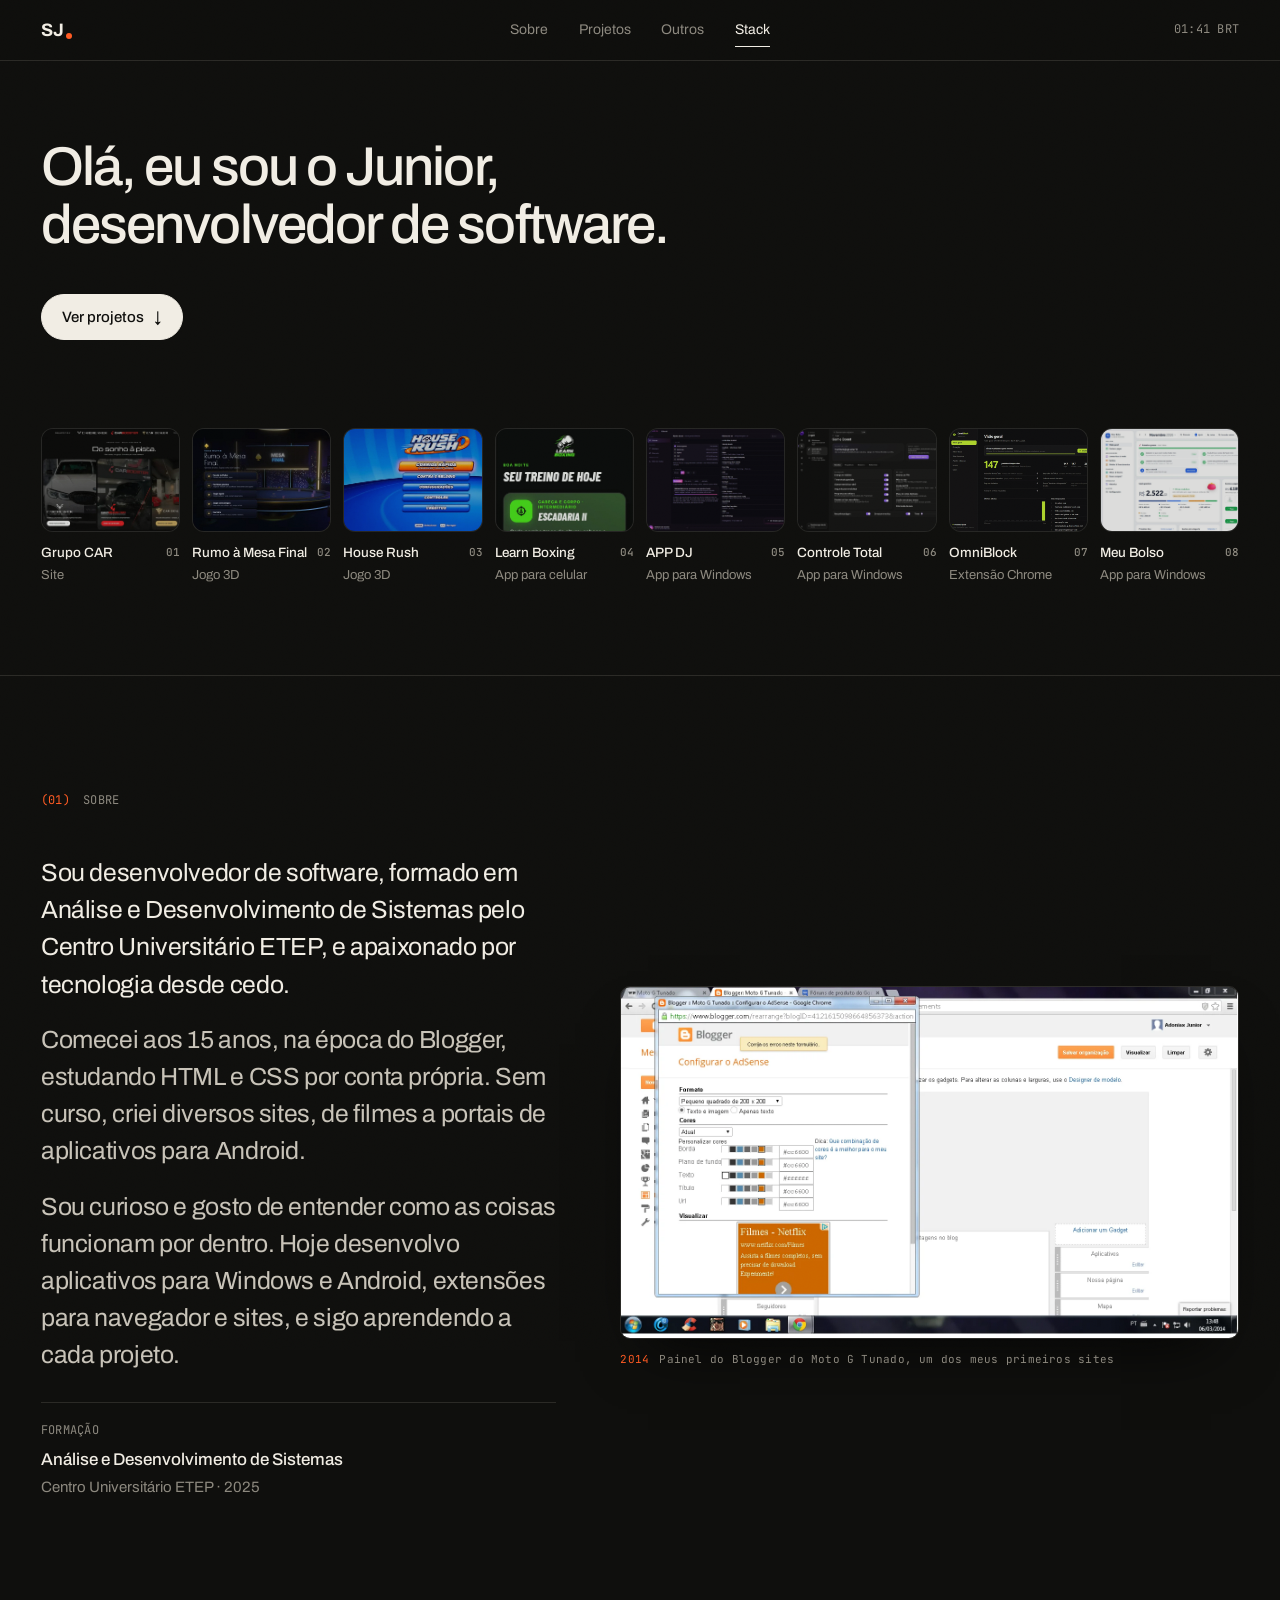
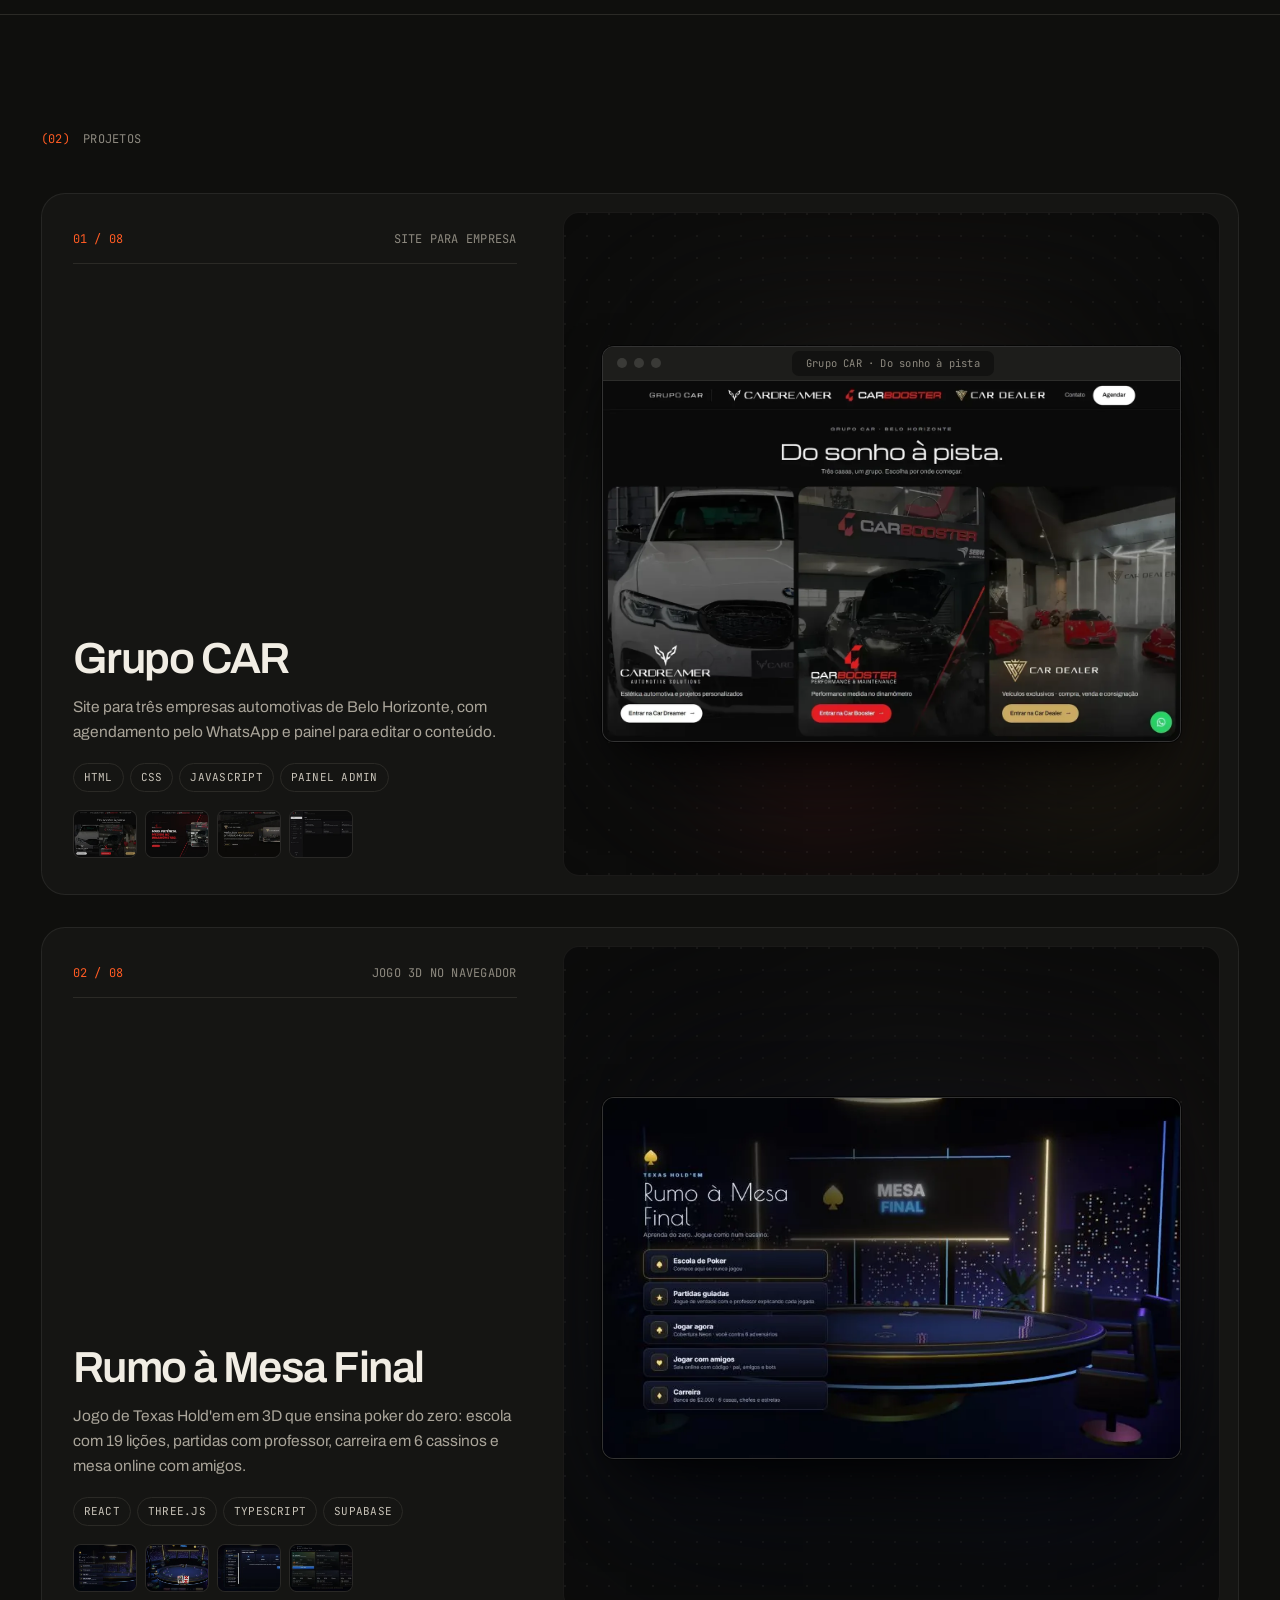
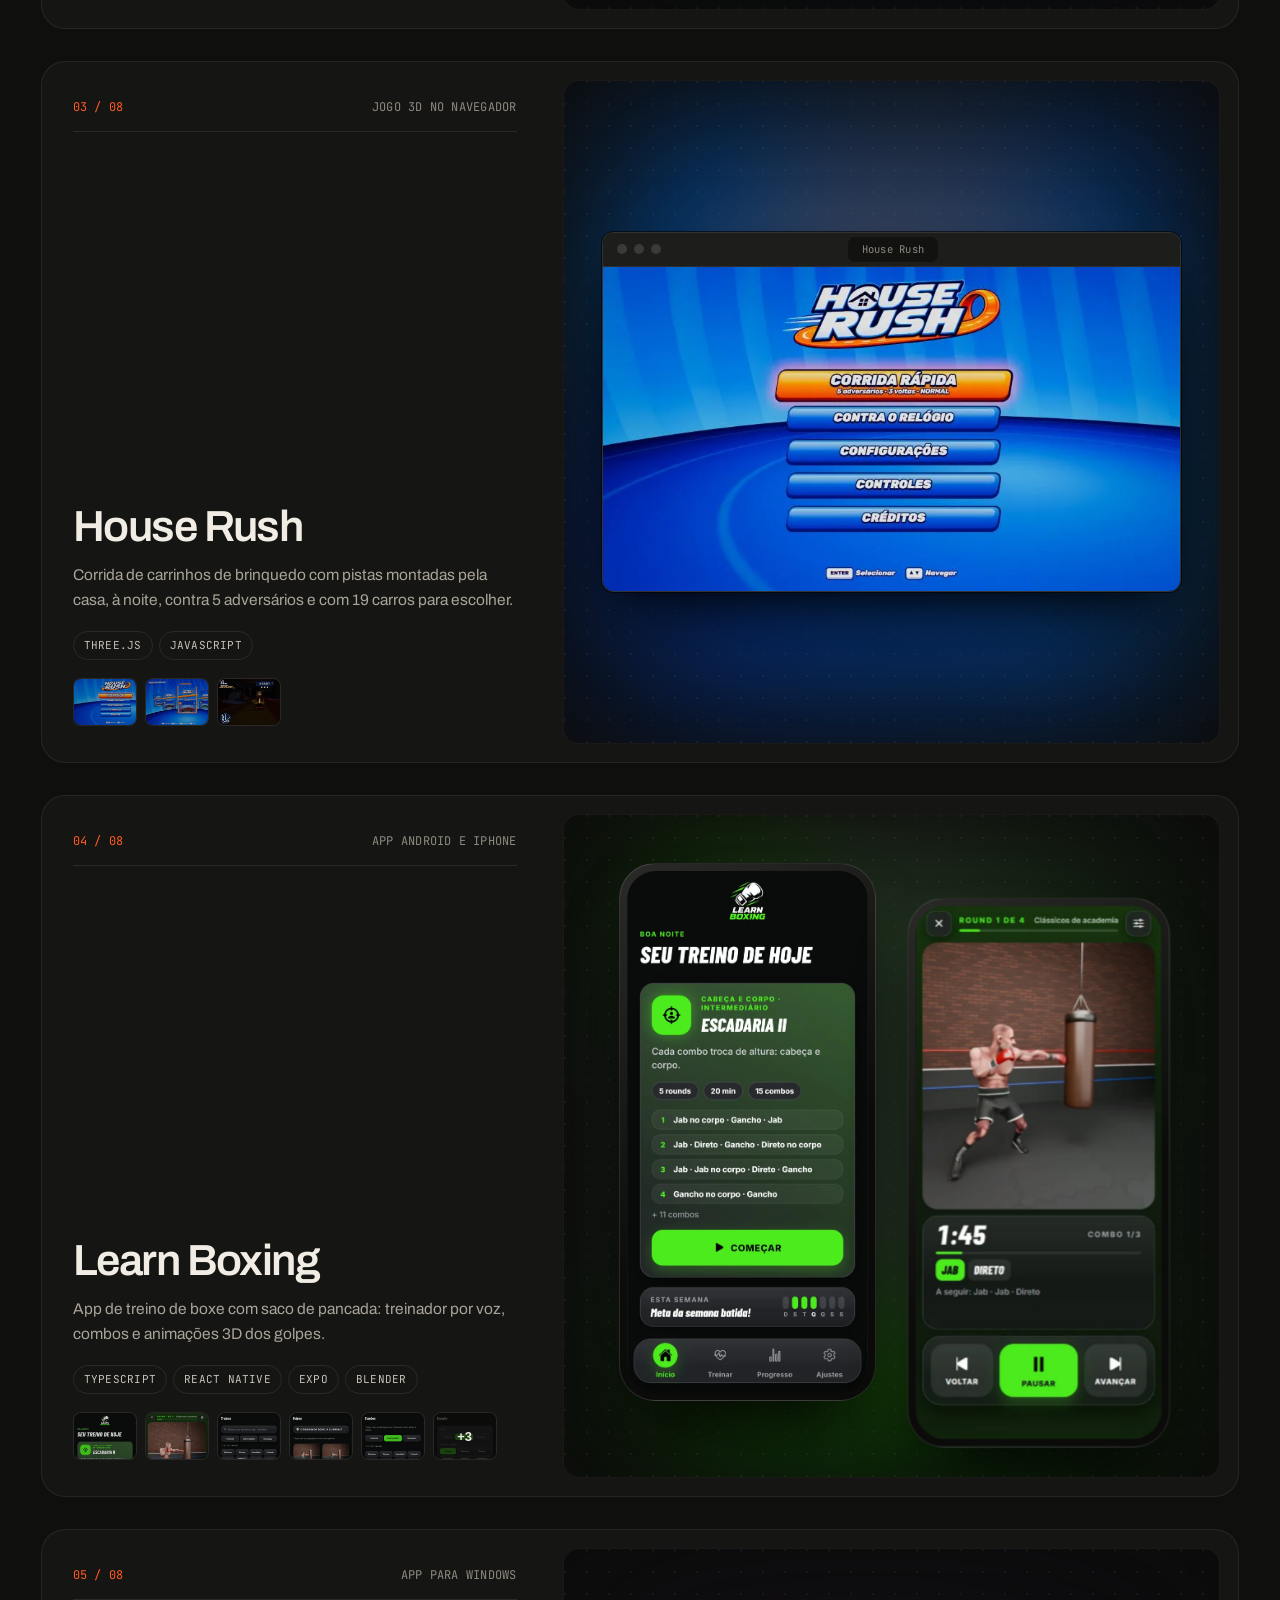
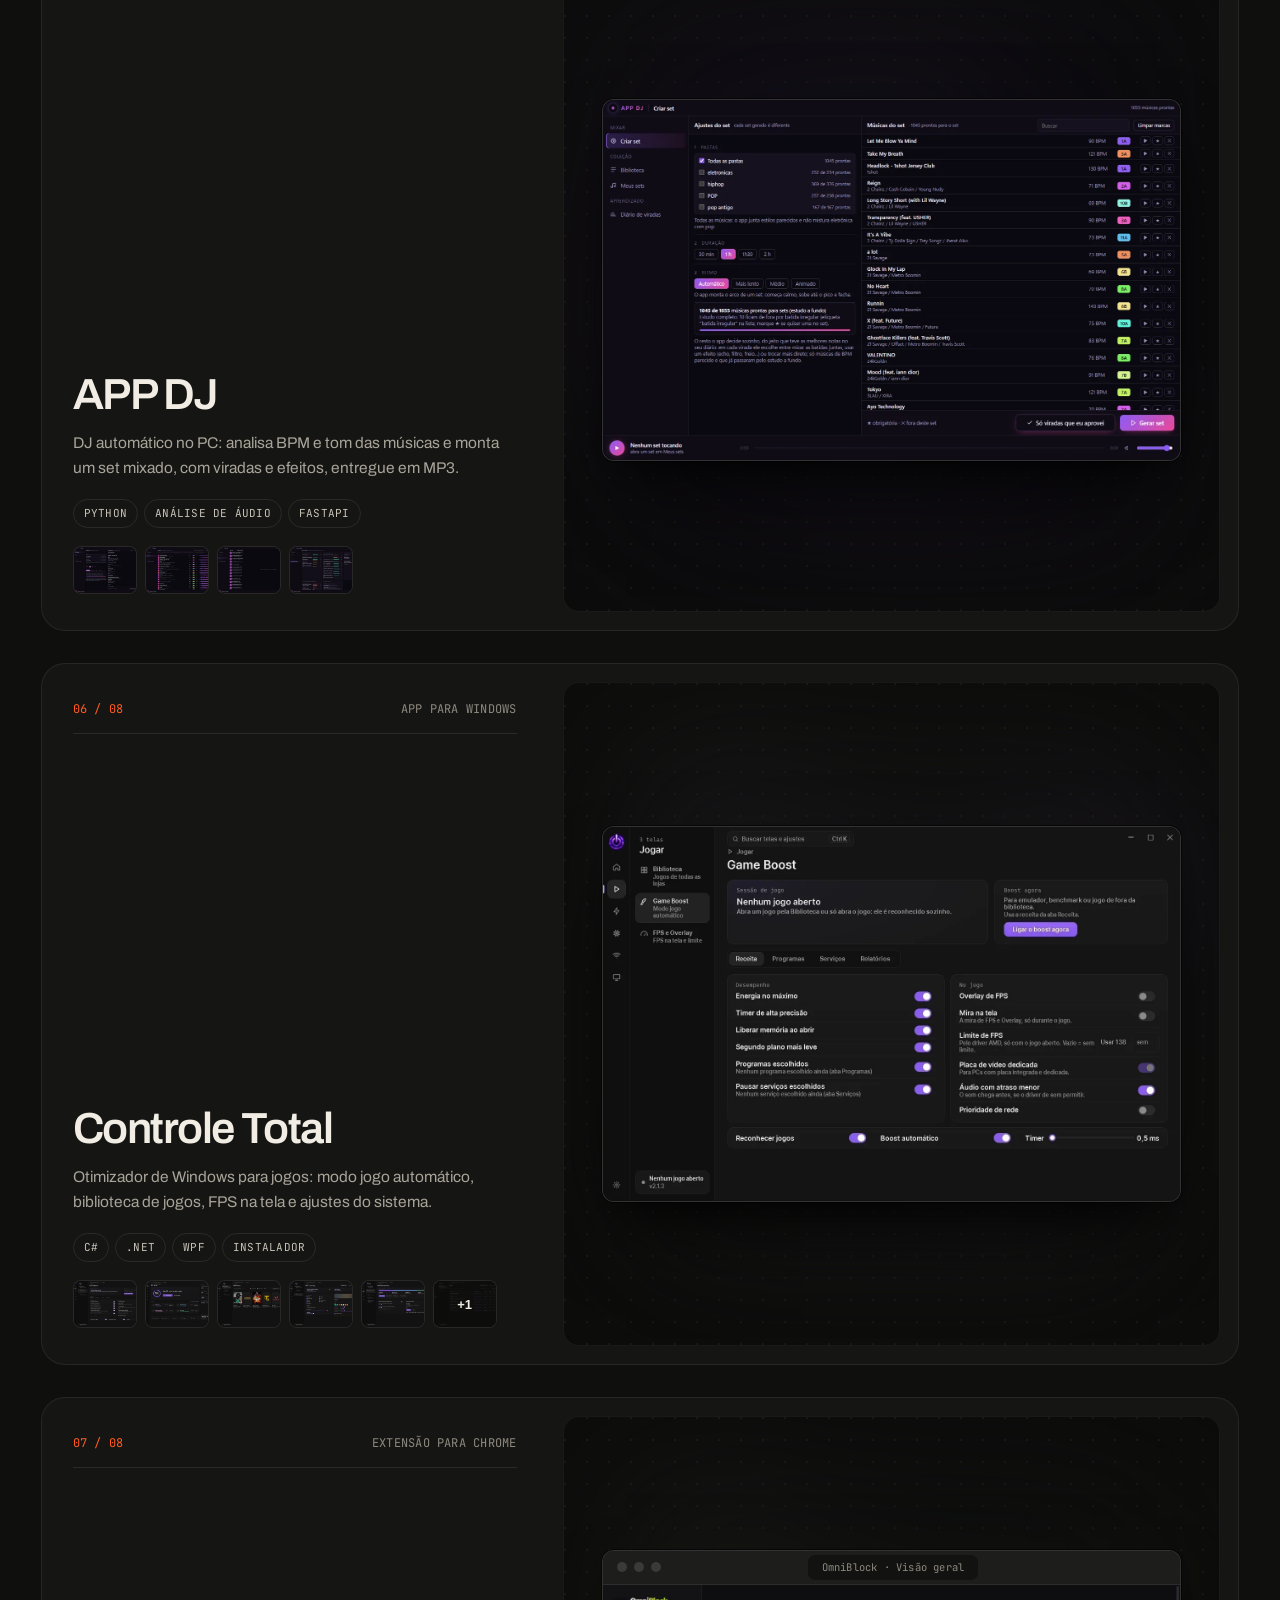
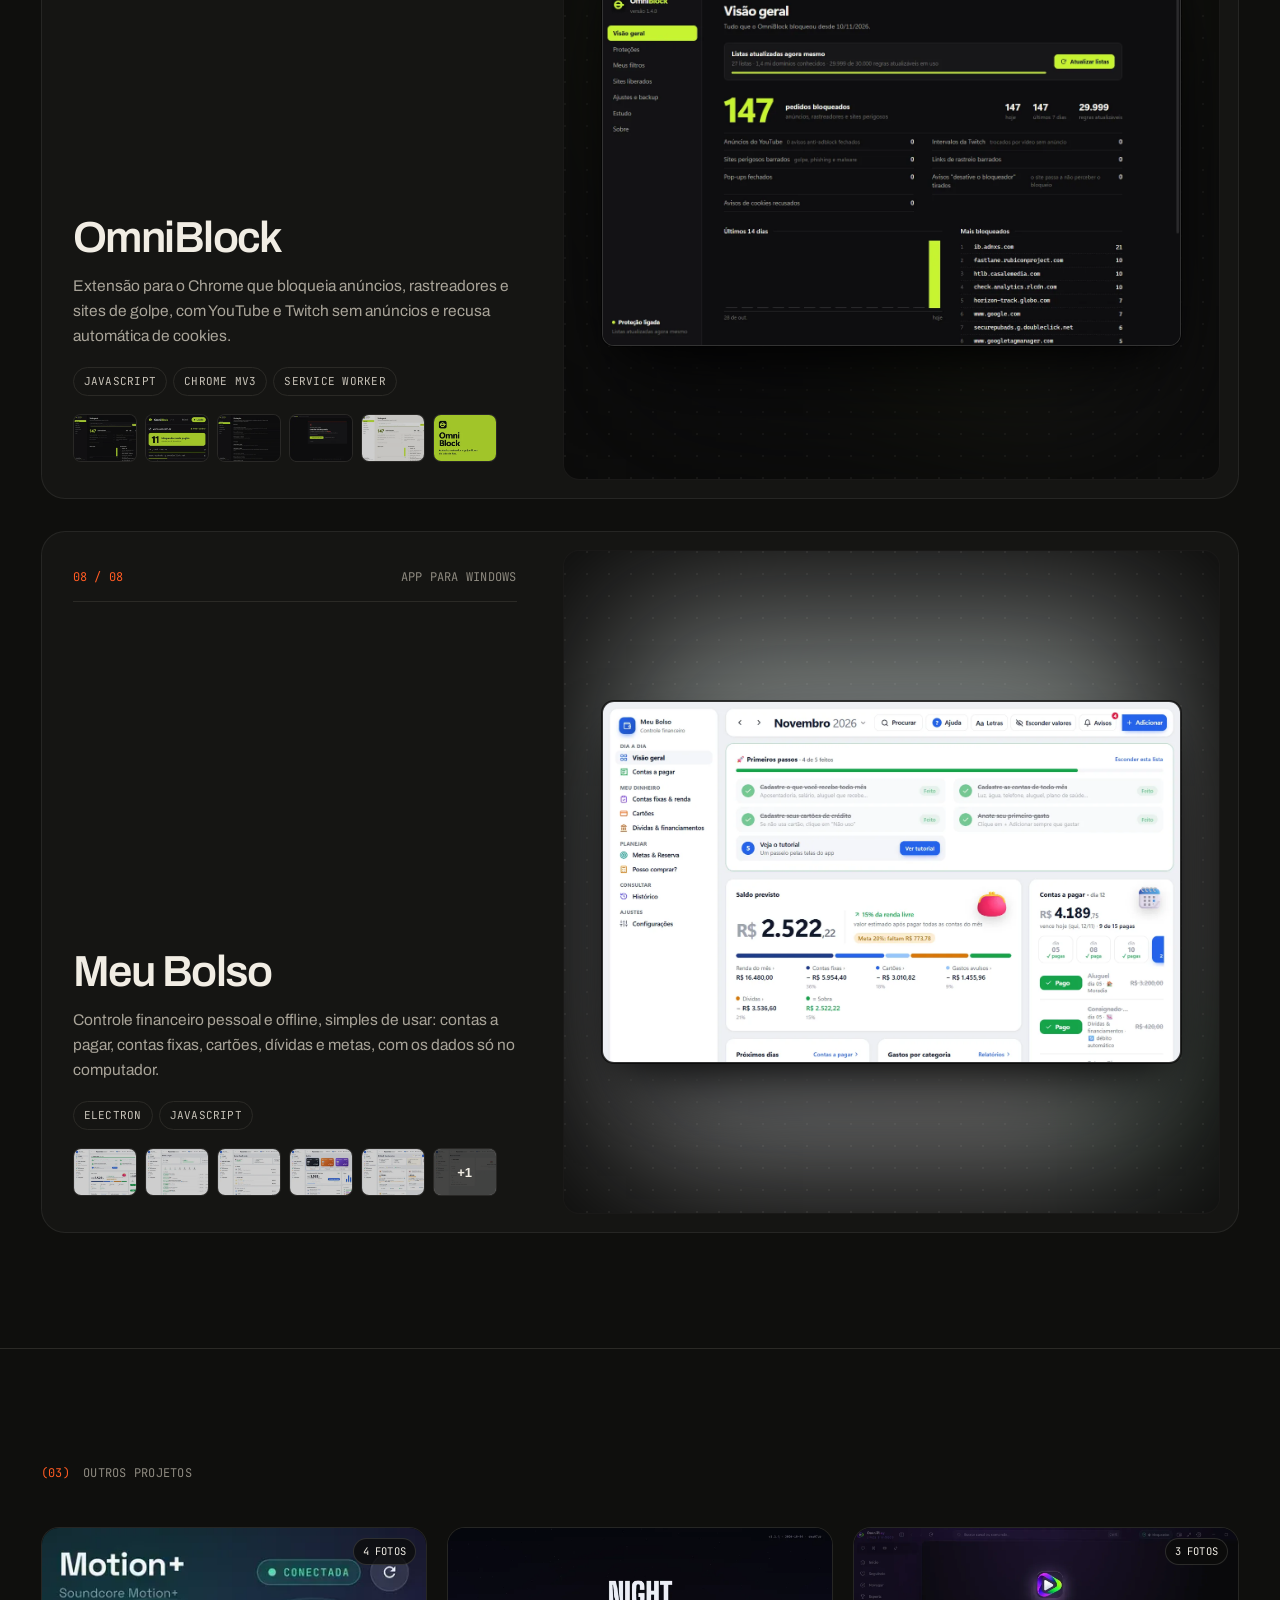
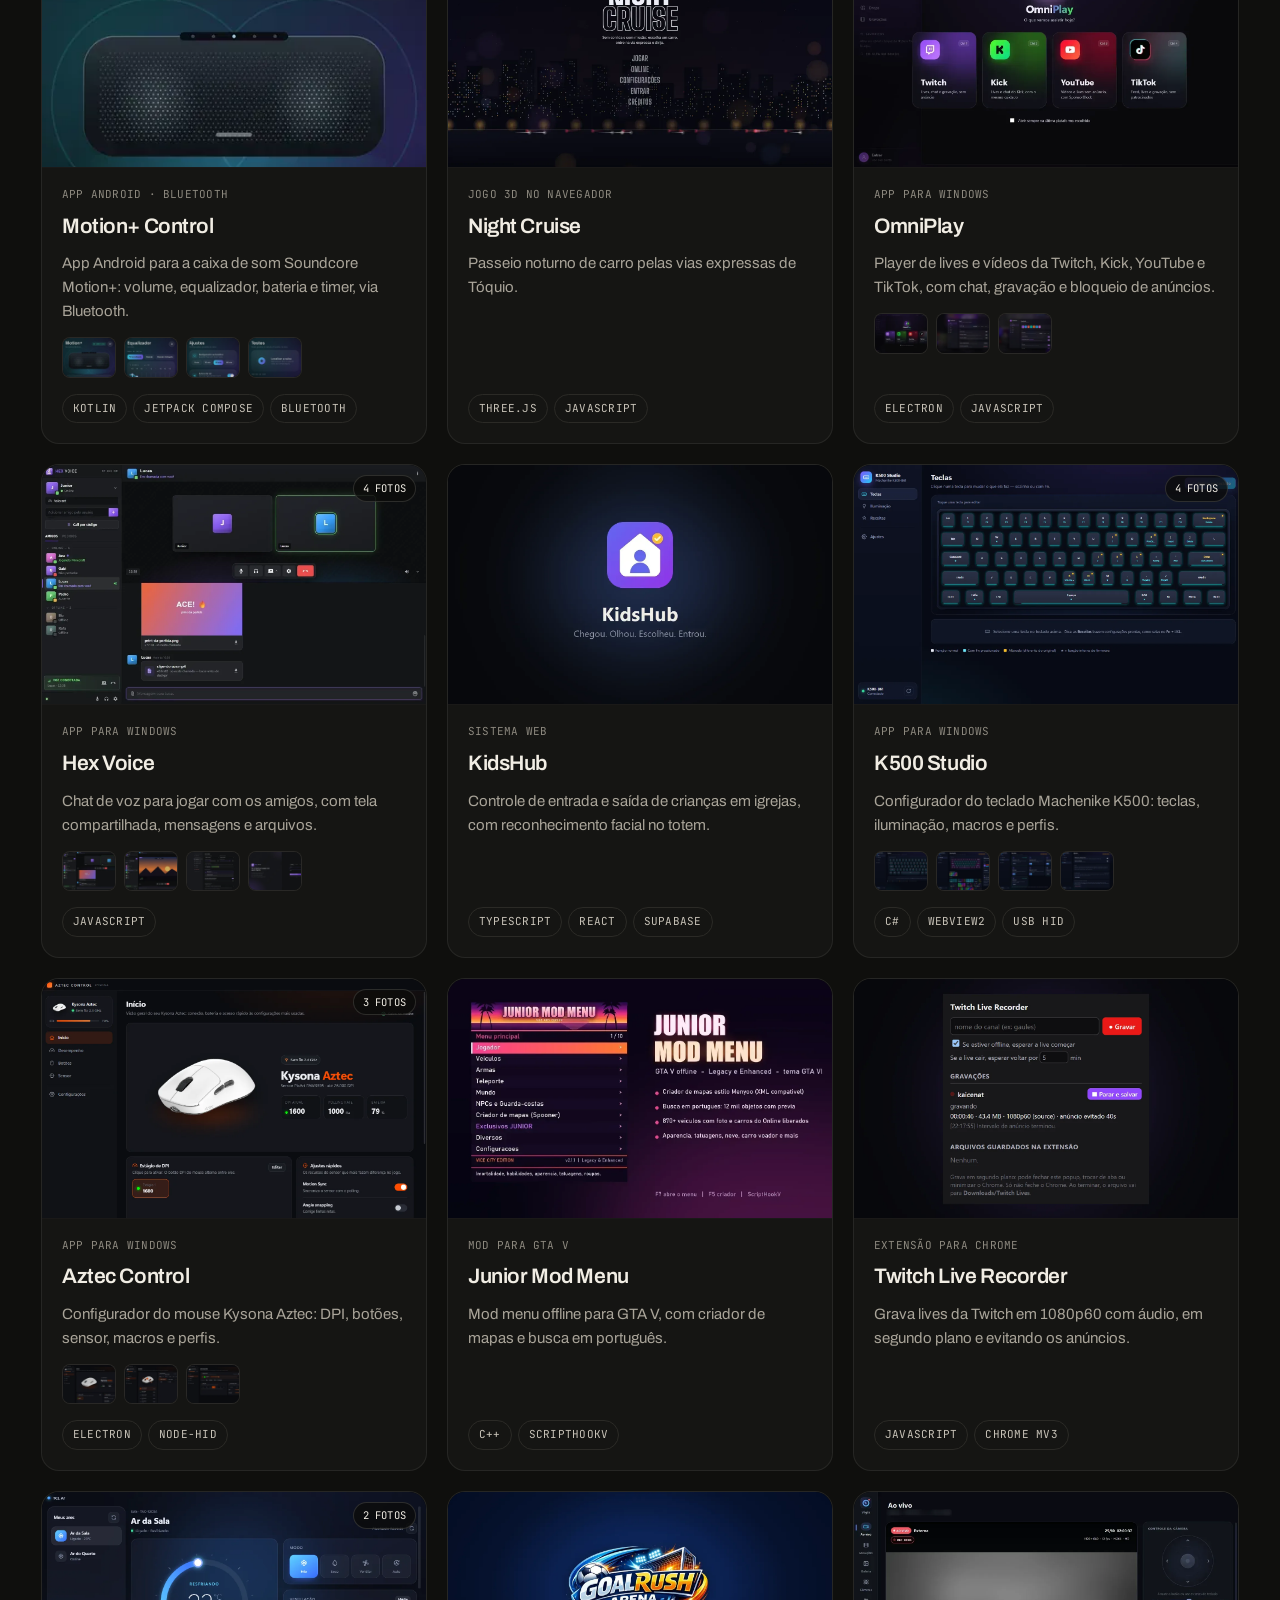
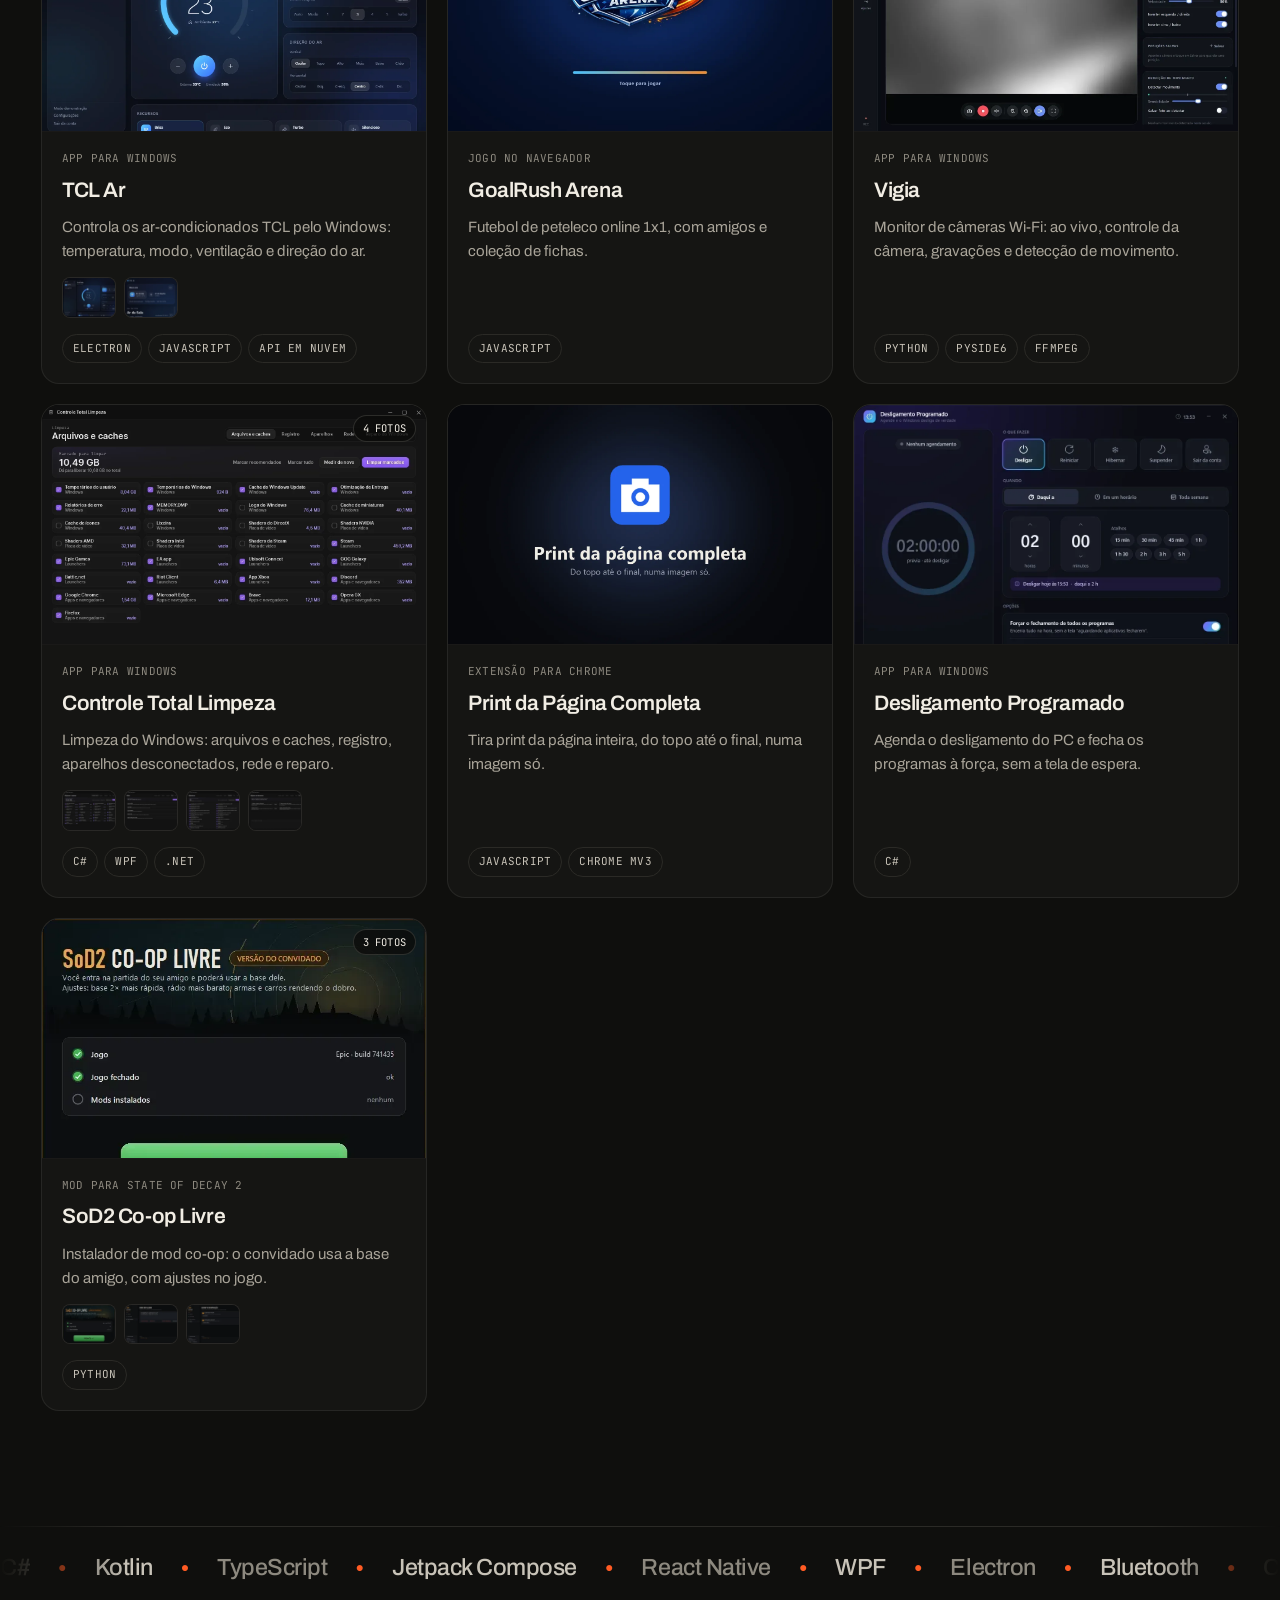
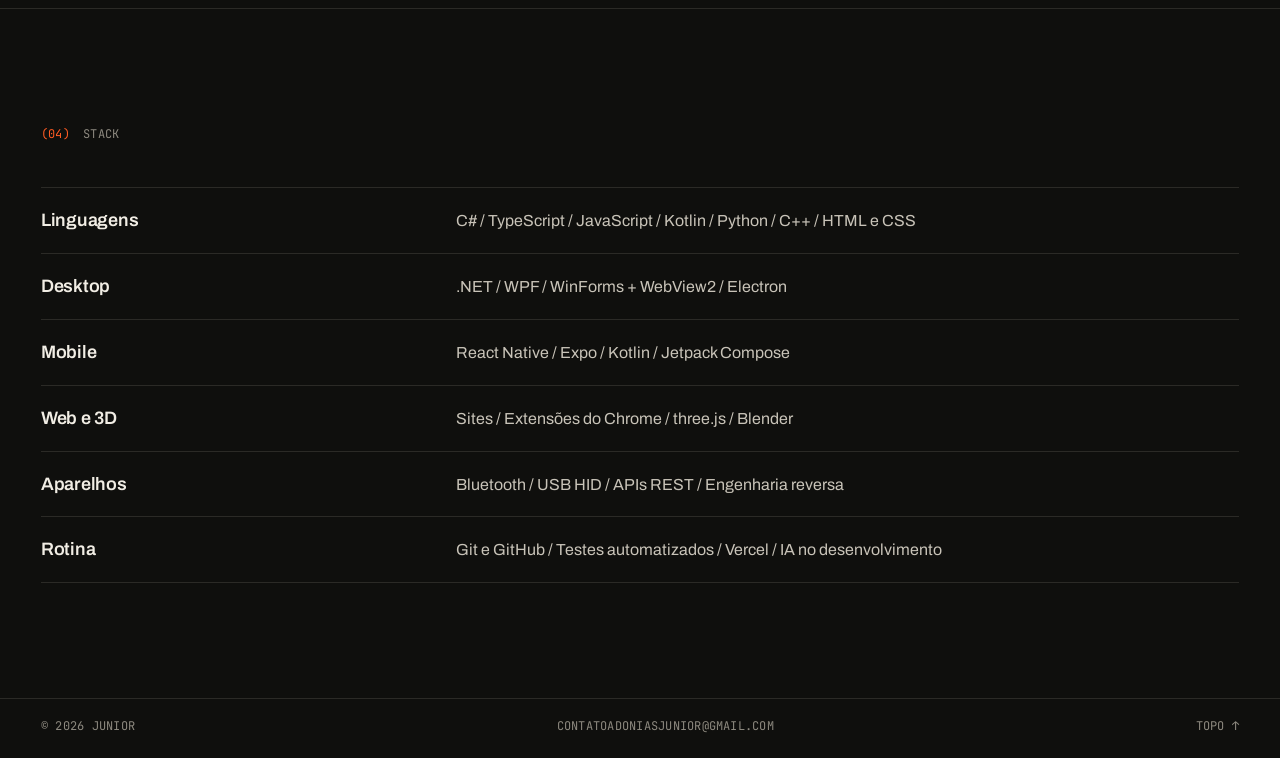
==== index.html @ 17caeb9e "Portfólio do Junior: site de apresentação com os projetos Site estático (HTML, CSS e JavaScript) pub" ====
<!doctype html>
<html lang="pt-BR">
<head>
  <meta charset="utf-8">
  <meta name="viewport" content="width=device-width, initial-scale=1, viewport-fit=cover">
  <title>Junior · Desenvolvedor de software</title>
  <meta name="description" content="Junior (Adonias Junior), desenvolvedor formado em Análise e Desenvolvimento de Sistemas. Programas para Windows, apps Android, extensões e sites.">
  <meta property="og:title" content="Junior · Desenvolvedor de software">
  <meta property="og:description" content="Programas para Windows, apps Android, extensões e sites.">
  <meta property="og:image" content="img/logo-sj-grande.webp">
  <meta property="og:type" content="website">
  <meta name="theme-color" content="#0f0f0d">
  <link rel="icon" href="data:image/svg+xml,%3Csvg xmlns='http://www.w3.org/2000/svg' viewBox='0 0 64 64'%3E%3Crect width='64' height='64' fill='%230f0f0d'/%3E%3Ctext x='32' y='44' font-family='Arial Narrow,Arial' font-weight='900' font-size='30' text-anchor='middle' fill='%23f1ede4'%3ESJ%3C/text%3E%3Crect x='44' y='46' width='8' height='8' fill='%23ff5b23'/%3E%3C/svg%3E">
  <link rel="icon" type="image/png" sizes="32x32" href="img/favicon-32.png">
  <link rel="icon" type="image/png" sizes="192x192" href="img/icon-192.png">
  <link rel="apple-touch-icon" href="img/apple-touch-icon.png">
  <meta name="apple-mobile-web-app-title" content="Junior">
  <link rel="preconnect" href="https://fonts.googleapis.com">
  <link rel="preconnect" href="https://fonts.gstatic.com" crossorigin>
  <link href="https://fonts.googleapis.com/css2?family=Archivo:wdth,wght@62..125,300..900&family=Instrument+Serif:ital@0;1&family=JetBrains+Mono:wght@400;500&display=swap" rel="stylesheet">
  <link rel="stylesheet" href="style.css?v=20261112e">
  <script>document.documentElement.classList.add('js');</script>
</head>
<body>

<header class="bar">
  <div class="frame bar__inner">
    <a class="bar__mark" href="#topo" aria-label="Voltar ao topo">SJ<i></i></a>
    <nav class="bar__nav" aria-label="Seções">
      <a href="#sobre">Sobre</a>
      <a href="#projetos">Projetos</a>
      <a href="#outros">Outros</a>
      <a href="#stack">Stack</a>
    </nav>
    <p class="bar__clock mono" aria-label="Horário de Brasília"><span id="relogio">--:--</span> BRT</p>
  </div>
</header>

<main id="topo">

  <!-- ABERTURA -->
  <section class="hero frame">

    <p class="hero__lead rise" style="--d:1">Olá, eu sou o Junior, desenvolvedor de software.</p>

    <div class="hero__actions rise" style="--d:2">
      <a class="btn btn--solid" href="#projetos">Ver projetos <span aria-hidden="true">↓</span></a>
    </div>

    <ul class="thumbs" aria-label="Projetos">
        <li class="thumb rise" style="--d:4">
          <a href="#p1">
            <div class="thumb__img"><img src="img/grupo-car.webp" alt="" loading="eager"></div>
            <p class="thumb__name">Grupo CAR<span>01</span></p>
            <p class="thumb__type">Site</p>
          </a>
        </li>
        <li class="thumb rise" style="--d:5">
          <a href="#p2">
            <div class="thumb__img"><img src="img/mesa-final.webp" alt="" loading="eager"></div>
            <p class="thumb__name">Rumo à Mesa Final<span>02</span></p>
            <p class="thumb__type">Jogo 3D</p>
          </a>
        </li>
        <li class="thumb rise" style="--d:6">
          <a href="#p3">
            <div class="thumb__img"><img src="img/house-rush.webp" alt="" loading="eager"></div>
            <p class="thumb__name">House Rush<span>03</span></p>
            <p class="thumb__type">Jogo 3D</p>
          </a>
        </li>
        <li class="thumb rise" style="--d:7">
          <a href="#p4">
            <div class="thumb__img thumb__img--phone"><img src="img/learn-boxing.webp" alt="" loading="eager"></div>
            <p class="thumb__name">Learn Boxing<span>04</span></p>
            <p class="thumb__type">App para celular</p>
          </a>
        </li>
        <li class="thumb rise" style="--d:8">
          <a href="#p5">
            <div class="thumb__img"><img src="img/app-dj.webp" alt="" loading="eager"></div>
            <p class="thumb__name">APP DJ<span>05</span></p>
            <p class="thumb__type">App para Windows</p>
          </a>
        </li>
        <li class="thumb rise" style="--d:9">
          <a href="#p6">
            <div class="thumb__img"><img src="img/controle-total.webp" alt="" loading="eager"></div>
            <p class="thumb__name">Controle Total<span>06</span></p>
            <p class="thumb__type">App para Windows</p>
          </a>
        </li>
        <li class="thumb rise" style="--d:10">
          <a href="#p7">
            <div class="thumb__img"><img src="img/omniblock.webp" alt="" loading="eager"></div>
            <p class="thumb__name">OmniBlock<span>07</span></p>
            <p class="thumb__type">Extensão Chrome</p>
          </a>
        </li>
        <li class="thumb rise" style="--d:11">
          <a href="#p8">
            <div class="thumb__img"><img src="img/meu-bolso.webp" alt="" loading="eager"></div>
            <p class="thumb__name">Meu Bolso<span>08</span></p>
            <p class="thumb__type">App para Windows</p>
          </a>
        </li>
    </ul>
  </section>

  <!-- SOBRE -->
  <section class="block frame" id="sobre">
    <p class="label mono reveal"><span>(01)</span> Sobre</p>
    <div class="about2">
      <div class="bio">
        <p class="reveal">Sou desenvolvedor de software, formado em Análise e Desenvolvimento de Sistemas pelo Centro Universitário ETEP, e apaixonado por tecnologia desde cedo.</p>
        <p class="reveal">Comecei aos 15 anos, na época do Blogger, estudando HTML e CSS por conta própria. Sem curso, criei diversos sites, de filmes a portais de aplicativos para Android.</p>
        <p class="reveal">Sou curioso e gosto de entender como as coisas funcionam por dentro. Hoje desenvolvo aplicativos para Windows e Android, extensões para navegador e sites, e sigo aprendendo a cada projeto.</p>
        <dl class="edu reveal">
          <dt class="mono">Formação</dt>
          <dd>Análise e Desenvolvimento de Sistemas<span>Centro Universitário ETEP · 2025</span></dd>
        </dl>
      </div>
      <figure class="memory reveal">
        <img src="img/blogger-2014.webp" alt="Painel do Blogger em 2014, configurando o blog Moto G Tunado" width="1368" height="778" loading="lazy">
        <figcaption class="mono"><span>2014</span> Painel do Blogger do Moto G Tunado, um dos meus primeiros sites</figcaption>
      </figure>
    </div>
  </section>

  <!-- PROJETOS -->
  <section class="block frame" id="projetos">
    <p class="label mono reveal"><span>(02)</span> Projetos</p>

    <div class="deck">

      <article class="pcard" data-gallery="img/g/grupo-car-1.webp,img/g/grupo-car-2.webp,img/g/grupo-car-3.webp,img/g/grupo-car-4.webp" data-title="Grupo CAR" id="p1" style="--i:0">
        <div class="pcard__inner">
          <div class="pcard__text">
            <p class="pcard__top mono"><span>01 / 08</span><span>Site para empresa</span></p>
            <h3 class="pcard__title">Grupo CAR</h3>
            <p class="pcard__desc">Site para três empresas automotivas de Belo Horizonte, com agendamento pelo WhatsApp e painel para editar o conteúdo.</p>
            <ul class="pcard__stack mono"><li>HTML</li><li>CSS</li><li>JavaScript</li><li>Painel admin</li></ul>
            <div class="shots"><button class="shot" type="button" data-i="0" aria-label="Ver foto 1"><img src="img/g/t/grupo-car-1.webp" alt="" loading="lazy"></button><button class="shot" type="button" data-i="1" aria-label="Ver foto 2"><img src="img/g/t/grupo-car-2.webp" alt="" loading="lazy"></button><button class="shot" type="button" data-i="2" aria-label="Ver foto 3"><img src="img/g/t/grupo-car-3.webp" alt="" loading="lazy"></button><button class="shot" type="button" data-i="3" aria-label="Ver foto 4"><img src="img/g/t/grupo-car-4.webp" alt="" loading="lazy"></button></div>
          </div>
          <div class="stage" data-tilt data-open="0" role="button" tabindex="0" aria-label="Abrir fotos">
            <div class="ambient" style="--img:url(img/grupo-car.webp)"></div>
            <figure class="device device--browser">
              <div class="browser__bar"><i></i><i></i><i></i><span class="mono">Grupo CAR · Do sonho à pista</span></div>
              <img src="img/grupo-car.webp" alt="Tela do Grupo CAR" width="1400" height="875" loading="lazy">
            </figure>
          </div>
        </div>
      </article>

      <article class="pcard" data-gallery="img/g/mesa-final-1.webp,img/g/mesa-final-2.webp,img/g/mesa-final-3.webp,img/g/mesa-final-4.webp" data-title="Rumo à Mesa Final" id="p2" style="--i:1">
        <div class="pcard__inner">
          <div class="pcard__text">
            <p class="pcard__top mono"><span>02 / 08</span><span>Jogo 3D no navegador</span></p>
            <h3 class="pcard__title">Rumo à Mesa Final</h3>
            <p class="pcard__desc">Jogo de Texas Hold'em em 3D que ensina poker do zero: escola com 19 lições, partidas com professor, carreira em 6 cassinos e mesa online com amigos.</p>
            <ul class="pcard__stack mono"><li>React</li><li>three.js</li><li>TypeScript</li><li>Supabase</li></ul>
            <div class="shots"><button class="shot" type="button" data-i="0" aria-label="Ver foto 1"><img src="img/g/t/mesa-final-1.webp" alt="" loading="lazy"></button><button class="shot" type="button" data-i="1" aria-label="Ver foto 2"><img src="img/g/t/mesa-final-2.webp" alt="" loading="lazy"></button><button class="shot" type="button" data-i="2" aria-label="Ver foto 3"><img src="img/g/t/mesa-final-3.webp" alt="" loading="lazy"></button><button class="shot" type="button" data-i="3" aria-label="Ver foto 4"><img src="img/g/t/mesa-final-4.webp" alt="" loading="lazy"></button></div>
          </div>
          <div class="stage" data-tilt data-open="0" role="button" tabindex="0" aria-label="Abrir fotos">
            <div class="ambient" style="--img:url(img/mesa-final.webp)"></div>
            <figure class="device device--win">
              <img src="img/mesa-final.webp" alt="Tela do Rumo à Mesa Final" width="800" height="500" loading="lazy">
            </figure>
          </div>
        </div>
      </article>

      <article class="pcard" data-gallery="img/g/house-rush-1.webp,img/g/house-rush-2.webp,img/g/house-rush-3.webp" data-title="House Rush" id="p3" style="--i:2">
        <div class="pcard__inner">
          <div class="pcard__text">
            <p class="pcard__top mono"><span>03 / 08</span><span>Jogo 3D no navegador</span></p>
            <h3 class="pcard__title">House Rush</h3>
            <p class="pcard__desc">Corrida de carrinhos de brinquedo com pistas montadas pela casa, à noite, contra 5 adversários e com 19 carros para escolher.</p>
            <ul class="pcard__stack mono"><li>three.js</li><li>JavaScript</li></ul>
            <div class="shots"><button class="shot" type="button" data-i="0" aria-label="Ver foto 1"><img src="img/g/t/house-rush-1.webp" alt="" loading="lazy"></button><button class="shot" type="button" data-i="1" aria-label="Ver foto 2"><img src="img/g/t/house-rush-2.webp" alt="" loading="lazy"></button><button class="shot" type="button" data-i="2" aria-label="Ver foto 3"><img src="img/g/t/house-rush-3.webp" alt="" loading="lazy"></button></div>
          </div>
          <div class="stage" data-tilt data-open="0" role="button" tabindex="0" aria-label="Abrir fotos">
            <div class="ambient" style="--img:url(img/house-rush.webp)"></div>
            <figure class="device device--browser">
              <div class="browser__bar"><i></i><i></i><i></i><span class="mono">House Rush</span></div>
              <img src="img/house-rush.webp" alt="Tela do House Rush" width="800" height="450" loading="lazy">
            </figure>
          </div>
        </div>
      </article>

      <article class="pcard" data-gallery="img/g/learn-boxing-1.webp,img/g/learn-boxing-2.webp,img/g/learn-boxing-3.webp,img/g/learn-boxing-4.webp,img/g/learn-boxing-5.webp,img/g/learn-boxing-6.webp,img/g/learn-boxing-7.webp,img/g/learn-boxing-8.webp,img/g/learn-boxing-9.webp" data-title="Learn Boxing" id="p4" style="--i:3">
        <div class="pcard__inner">
          <div class="pcard__text">
            <p class="pcard__top mono"><span>04 / 08</span><span>App Android e iPhone</span></p>
            <h3 class="pcard__title">Learn Boxing</h3>
            <p class="pcard__desc">App de treino de boxe com saco de pancada: treinador por voz, combos e animações 3D dos golpes.</p>
            <ul class="pcard__stack mono"><li>TypeScript</li><li>React Native</li><li>Expo</li><li>Blender</li></ul>
            <div class="shots"><button class="shot" type="button" data-i="0" aria-label="Ver foto 1"><img src="img/g/t/learn-boxing-1.webp" alt="" loading="lazy"></button><button class="shot" type="button" data-i="1" aria-label="Ver foto 2"><img src="img/g/t/learn-boxing-2.webp" alt="" loading="lazy"></button><button class="shot" type="button" data-i="2" aria-label="Ver foto 3"><img src="img/g/t/learn-boxing-3.webp" alt="" loading="lazy"></button><button class="shot" type="button" data-i="3" aria-label="Ver foto 4"><img src="img/g/t/learn-boxing-4.webp" alt="" loading="lazy"></button><button class="shot" type="button" data-i="4" aria-label="Ver foto 5"><img src="img/g/t/learn-boxing-5.webp" alt="" loading="lazy"></button><button class="shot" type="button" data-i="5" aria-label="Ver foto 6"><img src="img/g/t/learn-boxing-6.webp" alt="" loading="lazy"><span>+3</span></button></div>
          </div>
          <div class="stage" data-tilt data-open="0" role="button" tabindex="0" aria-label="Abrir fotos">
            <div class="ambient" style="--img:url(img/learn-boxing.webp)"></div>
            <div class="device device--phones">
              <figure class="phone"><img src="img/learn-boxing.webp" alt="Tela do Learn Boxing" width="585" height="1266" loading="lazy"></figure>
              <figure class="phone"><img src="img/learn-boxing-2.webp" alt="Outra tela do Learn Boxing" width="416" height="900" loading="lazy"></figure>
            </div>
          </div>
        </div>
      </article>

      <article class="pcard" data-gallery="img/g/app-dj-1.webp,img/g/app-dj-2.webp,img/g/app-dj-3.webp,img/g/app-dj-4.webp" data-title="APP DJ" id="p5" style="--i:4">
        <div class="pcard__inner">
          <div class="pcard__text">
            <p class="pcard__top mono"><span>05 / 08</span><span>App para Windows</span></p>
            <h3 class="pcard__title">APP DJ</h3>
            <p class="pcard__desc">DJ automático no PC: analisa BPM e tom das músicas e monta um set mixado, com viradas e efeitos, entregue em MP3.</p>
            <ul class="pcard__stack mono"><li>Python</li><li>Análise de áudio</li><li>FastAPI</li></ul>
            <div class="shots"><button class="shot" type="button" data-i="0" aria-label="Ver foto 1"><img src="img/g/t/app-dj-1.webp" alt="" loading="lazy"></button><button class="shot" type="button" data-i="1" aria-label="Ver foto 2"><img src="img/g/t/app-dj-2.webp" alt="" loading="lazy"></button><button class="shot" type="button" data-i="2" aria-label="Ver foto 3"><img src="img/g/t/app-dj-3.webp" alt="" loading="lazy"></button><button class="shot" type="button" data-i="3" aria-label="Ver foto 4"><img src="img/g/t/app-dj-4.webp" alt="" loading="lazy"></button></div>
          </div>
          <div class="stage" data-tilt data-open="0" role="button" tabindex="0" aria-label="Abrir fotos">
            <div class="ambient" style="--img:url(img/app-dj.webp)"></div>
            <figure class="device device--win">
              <img src="img/app-dj.webp" alt="Tela do APP DJ" width="1400" height="875" loading="lazy">
            </figure>
          </div>
        </div>
      </article>

      <article class="pcard" data-gallery="img/g/controle-total-1.webp,img/g/controle-total-2.webp,img/g/controle-total-3.webp,img/g/controle-total-4.webp,img/g/controle-total-5.webp,img/g/controle-total-6.webp,img/g/controle-total-7.webp" data-title="Controle Total" id="p6" style="--i:5">
        <div class="pcard__inner">
          <div class="pcard__text">
            <p class="pcard__top mono"><span>06 / 08</span><span>App para Windows</span></p>
            <h3 class="pcard__title">Controle Total</h3>
            <p class="pcard__desc">Otimizador de Windows para jogos: modo jogo automático, biblioteca de jogos, FPS na tela e ajustes do sistema.</p>
            <ul class="pcard__stack mono"><li>C#</li><li>.NET</li><li>WPF</li><li>Instalador</li></ul>
            <div class="shots"><button class="shot" type="button" data-i="0" aria-label="Ver foto 1"><img src="img/g/t/controle-total-1.webp" alt="" loading="lazy"></button><button class="shot" type="button" data-i="1" aria-label="Ver foto 2"><img src="img/g/t/controle-total-2.webp" alt="" loading="lazy"></button><button class="shot" type="button" data-i="2" aria-label="Ver foto 3"><img src="img/g/t/controle-total-3.webp" alt="" loading="lazy"></button><button class="shot" type="button" data-i="3" aria-label="Ver foto 4"><img src="img/g/t/controle-total-4.webp" alt="" loading="lazy"></button><button class="shot" type="button" data-i="4" aria-label="Ver foto 5"><img src="img/g/t/controle-total-5.webp" alt="" loading="lazy"></button><button class="shot" type="button" data-i="5" aria-label="Ver foto 6"><img src="img/g/t/controle-total-6.webp" alt="" loading="lazy"><span>+1</span></button></div>
          </div>
          <div class="stage" data-tilt data-open="0" role="button" tabindex="0" aria-label="Abrir fotos">
            <div class="ambient" style="--img:url(img/controle-total.webp)"></div>
            <figure class="device device--win">
              <img src="img/controle-total.webp" alt="Tela do Controle Total" width="1360" height="880" loading="lazy">
            </figure>
          </div>
        </div>
      </article>

      <article class="pcard" data-gallery="img/g/omniblock-1.webp,img/g/omniblock-2.webp,img/g/omniblock-3.webp,img/g/omniblock-4.webp,img/g/omniblock-5.webp,img/g/omniblock-6.webp" data-title="OmniBlock" id="p7" style="--i:6">
        <div class="pcard__inner">
          <div class="pcard__text">
            <p class="pcard__top mono"><span>07 / 08</span><span>Extensão para Chrome</span></p>
            <h3 class="pcard__title">OmniBlock</h3>
            <p class="pcard__desc">Extensão para o Chrome que bloqueia anúncios, rastreadores e sites de golpe, com YouTube e Twitch sem anúncios e recusa automática de cookies.</p>
            <ul class="pcard__stack mono"><li>JavaScript</li><li>Chrome MV3</li><li>Service Worker</li></ul>
            <div class="shots"><button class="shot" type="button" data-i="0" aria-label="Ver foto 1"><img src="img/g/t/omniblock-1.webp" alt="" loading="lazy"></button><button class="shot" type="button" data-i="1" aria-label="Ver foto 2"><img src="img/g/t/omniblock-2.webp" alt="" loading="lazy"></button><button class="shot" type="button" data-i="2" aria-label="Ver foto 3"><img src="img/g/t/omniblock-3.webp" alt="" loading="lazy"></button><button class="shot" type="button" data-i="3" aria-label="Ver foto 4"><img src="img/g/t/omniblock-4.webp" alt="" loading="lazy"></button><button class="shot" type="button" data-i="4" aria-label="Ver foto 5"><img src="img/g/t/omniblock-5.webp" alt="" loading="lazy"></button><button class="shot" type="button" data-i="5" aria-label="Ver foto 6"><img src="img/g/t/omniblock-6.webp" alt="" loading="lazy"></button></div>
          </div>
          <div class="stage" data-tilt data-open="0" role="button" tabindex="0" aria-label="Abrir fotos">
            <div class="ambient" style="--img:url(img/omniblock.webp)"></div>
            <figure class="device device--browser">
              <div class="browser__bar"><i></i><i></i><i></i><span class="mono">OmniBlock · Visão geral</span></div>
              <img src="img/omniblock.webp" alt="Tela do OmniBlock" width="1280" height="800" loading="lazy">
            </figure>
          </div>
        </div>
      </article>

      <article class="pcard" data-gallery="img/g/meu-bolso-1.webp,img/g/meu-bolso-2.webp,img/g/meu-bolso-3.webp,img/g/meu-bolso-4.webp,img/g/meu-bolso-5.webp,img/g/meu-bolso-6.webp,img/g/meu-bolso-7.webp" data-title="Meu Bolso" id="p8" style="--i:7">
        <div class="pcard__inner">
          <div class="pcard__text">
            <p class="pcard__top mono"><span>08 / 08</span><span>App para Windows</span></p>
            <h3 class="pcard__title">Meu Bolso</h3>
            <p class="pcard__desc">Controle financeiro pessoal e offline, simples de usar: contas a pagar, contas fixas, cartões, dívidas e metas, com os dados só no computador.</p>
            <ul class="pcard__stack mono"><li>Electron</li><li>JavaScript</li></ul>
            <div class="shots"><button class="shot" type="button" data-i="0" aria-label="Ver foto 1"><img src="img/g/t/meu-bolso-1.webp" alt="" loading="lazy"></button><button class="shot" type="button" data-i="1" aria-label="Ver foto 2"><img src="img/g/t/meu-bolso-2.webp" alt="" loading="lazy"></button><button class="shot" type="button" data-i="2" aria-label="Ver foto 3"><img src="img/g/t/meu-bolso-3.webp" alt="" loading="lazy"></button><button class="shot" type="button" data-i="3" aria-label="Ver foto 4"><img src="img/g/t/meu-bolso-4.webp" alt="" loading="lazy"></button><button class="shot" type="button" data-i="4" aria-label="Ver foto 5"><img src="img/g/t/meu-bolso-5.webp" alt="" loading="lazy"></button><button class="shot" type="button" data-i="5" aria-label="Ver foto 6"><img src="img/g/t/meu-bolso-6.webp" alt="" loading="lazy"><span>+1</span></button></div>
          </div>
          <div class="stage" data-tilt data-open="0" role="button" tabindex="0" aria-label="Abrir fotos">
            <div class="ambient" style="--img:url(img/meu-bolso.webp)"></div>
            <figure class="device device--win">
              <img src="img/meu-bolso.webp" alt="Tela do Meu Bolso" width="1400" height="875" loading="lazy">
            </figure>
          </div>
        </div>
      </article>

    </div>
  </section>

  <!-- OUTROS PROJETOS -->
  <section class="block frame" id="outros">
    <p class="label mono reveal"><span>(03)</span> Outros projetos</p>
    <div class="grid">
      <article class="gcard reveal" data-gallery="img/g/motion-control-1.webp,img/g/motion-control-2.webp,img/g/motion-control-3.webp,img/g/motion-control-4.webp" data-title="Motion+ Control">
        <div class="gcard__img" data-open="0" role="button" tabindex="0" aria-label="Abrir fotos"><span class="gcard__count mono">4 fotos</span><img src="img/motion-control.webp" alt="Motion+ Control" loading="lazy"></div>
        <div class="gcard__body">
          <p class="gcard__type mono">App Android · Bluetooth</p>
          <h3 class="gcard__title">Motion+ Control</h3>
          <p class="gcard__desc">App Android para a caixa de som Soundcore Motion+: volume, equalizador, bateria e timer, via Bluetooth.</p>
          <div class="shots"><button class="shot" type="button" data-i="0" aria-label="Ver foto 1"><img src="img/g/t/motion-control-1.webp" alt="" loading="lazy"></button><button class="shot" type="button" data-i="1" aria-label="Ver foto 2"><img src="img/g/t/motion-control-2.webp" alt="" loading="lazy"></button><button class="shot" type="button" data-i="2" aria-label="Ver foto 3"><img src="img/g/t/motion-control-3.webp" alt="" loading="lazy"></button><button class="shot" type="button" data-i="3" aria-label="Ver foto 4"><img src="img/g/t/motion-control-4.webp" alt="" loading="lazy"></button></div>
          <ul class="pcard__stack mono"><li>Kotlin</li><li>Jetpack Compose</li><li>Bluetooth</li></ul>
        </div>
      </article>
      <article class="gcard reveal" data-gallery="img/g/night-cruise-1.webp" data-title="Night Cruise">
        <div class="gcard__img" data-open="0" role="button" tabindex="0" aria-label="Abrir fotos"><img src="img/night-cruise.webp" alt="Night Cruise" loading="lazy"></div>
        <div class="gcard__body">
          <p class="gcard__type mono">Jogo 3D no navegador</p>
          <h3 class="gcard__title">Night Cruise</h3>
          <p class="gcard__desc">Passeio noturno de carro pelas vias expressas de Tóquio.</p>
          
          <ul class="pcard__stack mono"><li>three.js</li><li>JavaScript</li></ul>
        </div>
      </article>
      <article class="gcard reveal" data-gallery="img/g/omniplay-1.webp,img/g/omniplay-2.webp,img/g/omniplay-3.webp" data-title="OmniPlay">
        <div class="gcard__img" data-open="0" role="button" tabindex="0" aria-label="Abrir fotos"><span class="gcard__count mono">3 fotos</span><img src="img/omniplay.webp" alt="OmniPlay" loading="lazy"></div>
        <div class="gcard__body">
          <p class="gcard__type mono">App para Windows</p>
          <h3 class="gcard__title">OmniPlay</h3>
          <p class="gcard__desc">Player de lives e vídeos da Twitch, Kick, YouTube e TikTok, com chat, gravação e bloqueio de anúncios.</p>
          <div class="shots"><button class="shot" type="button" data-i="0" aria-label="Ver foto 1"><img src="img/g/t/omniplay-1.webp" alt="" loading="lazy"></button><button class="shot" type="button" data-i="1" aria-label="Ver foto 2"><img src="img/g/t/omniplay-2.webp" alt="" loading="lazy"></button><button class="shot" type="button" data-i="2" aria-label="Ver foto 3"><img src="img/g/t/omniplay-3.webp" alt="" loading="lazy"></button></div>
          <ul class="pcard__stack mono"><li>Electron</li><li>JavaScript</li></ul>
        </div>
      </article>
      <article class="gcard reveal" data-gallery="img/g/hex-voice-1.webp,img/g/hex-voice-2.webp,img/g/hex-voice-3.webp,img/g/hex-voice-4.webp" data-title="Hex Voice">
        <div class="gcard__img" data-open="0" role="button" tabindex="0" aria-label="Abrir fotos"><span class="gcard__count mono">4 fotos</span><img src="img/hex-voice.webp" alt="Hex Voice" loading="lazy"></div>
        <div class="gcard__body">
          <p class="gcard__type mono">App para Windows</p>
          <h3 class="gcard__title">Hex Voice</h3>
          <p class="gcard__desc">Chat de voz para jogar com os amigos, com tela compartilhada, mensagens e arquivos.</p>
          <div class="shots"><button class="shot" type="button" data-i="0" aria-label="Ver foto 1"><img src="img/g/t/hex-voice-1.webp" alt="" loading="lazy"></button><button class="shot" type="button" data-i="1" aria-label="Ver foto 2"><img src="img/g/t/hex-voice-2.webp" alt="" loading="lazy"></button><button class="shot" type="button" data-i="2" aria-label="Ver foto 3"><img src="img/g/t/hex-voice-3.webp" alt="" loading="lazy"></button><button class="shot" type="button" data-i="3" aria-label="Ver foto 4"><img src="img/g/t/hex-voice-4.webp" alt="" loading="lazy"></button></div>
          <ul class="pcard__stack mono"><li>JavaScript</li></ul>
        </div>
      </article>
      <article class="gcard reveal" data-gallery="img/g/kidshub-1.webp" data-title="KidsHub">
        <div class="gcard__img" data-open="0" role="button" tabindex="0" aria-label="Abrir fotos"><img src="img/kidshub.webp" alt="KidsHub" loading="lazy"></div>
        <div class="gcard__body">
          <p class="gcard__type mono">Sistema web</p>
          <h3 class="gcard__title">KidsHub</h3>
          <p class="gcard__desc">Controle de entrada e saída de crianças em igrejas, com reconhecimento facial no totem.</p>
          
          <ul class="pcard__stack mono"><li>TypeScript</li><li>React</li><li>Supabase</li></ul>
        </div>
      </article>
      <article class="gcard reveal" data-gallery="img/g/k500-studio-1.webp,img/g/k500-studio-2.webp,img/g/k500-studio-3.webp,img/g/k500-studio-4.webp" data-title="K500 Studio">
        <div class="gcard__img" data-open="0" role="button" tabindex="0" aria-label="Abrir fotos"><span class="gcard__count mono">4 fotos</span><img src="img/k500-studio.webp" alt="K500 Studio" loading="lazy"></div>
        <div class="gcard__body">
          <p class="gcard__type mono">App para Windows</p>
          <h3 class="gcard__title">K500 Studio</h3>
          <p class="gcard__desc">Configurador do teclado Machenike K500: teclas, iluminação, macros e perfis.</p>
          <div class="shots"><button class="shot" type="button" data-i="0" aria-label="Ver foto 1"><img src="img/g/t/k500-studio-1.webp" alt="" loading="lazy"></button><button class="shot" type="button" data-i="1" aria-label="Ver foto 2"><img src="img/g/t/k500-studio-2.webp" alt="" loading="lazy"></button><button class="shot" type="button" data-i="2" aria-label="Ver foto 3"><img src="img/g/t/k500-studio-3.webp" alt="" loading="lazy"></button><button class="shot" type="button" data-i="3" aria-label="Ver foto 4"><img src="img/g/t/k500-studio-4.webp" alt="" loading="lazy"></button></div>
          <ul class="pcard__stack mono"><li>C#</li><li>WebView2</li><li>USB HID</li></ul>
        </div>
      </article>
      <article class="gcard reveal" data-gallery="img/g/aztec-control-1.webp,img/g/aztec-control-2.webp,img/g/aztec-control-3.webp" data-title="Aztec Control">
        <div class="gcard__img" data-open="0" role="button" tabindex="0" aria-label="Abrir fotos"><span class="gcard__count mono">3 fotos</span><img src="img/aztec-control.webp" alt="Aztec Control" loading="lazy"></div>
        <div class="gcard__body">
          <p class="gcard__type mono">App para Windows</p>
          <h3 class="gcard__title">Aztec Control</h3>
          <p class="gcard__desc">Configurador do mouse Kysona Aztec: DPI, botões, sensor, macros e perfis.</p>
          <div class="shots"><button class="shot" type="button" data-i="0" aria-label="Ver foto 1"><img src="img/g/t/aztec-control-1.webp" alt="" loading="lazy"></button><button class="shot" type="button" data-i="1" aria-label="Ver foto 2"><img src="img/g/t/aztec-control-2.webp" alt="" loading="lazy"></button><button class="shot" type="button" data-i="2" aria-label="Ver foto 3"><img src="img/g/t/aztec-control-3.webp" alt="" loading="lazy"></button></div>
          <ul class="pcard__stack mono"><li>Electron</li><li>node-hid</li></ul>
        </div>
      </article>
      <article class="gcard reveal" data-gallery="img/g/mod-menu-1.webp" data-title="Junior Mod Menu">
        <div class="gcard__img" data-open="0" role="button" tabindex="0" aria-label="Abrir fotos"><img src="img/mod-menu.webp" alt="Junior Mod Menu" loading="lazy"></div>
        <div class="gcard__body">
          <p class="gcard__type mono">Mod para GTA V</p>
          <h3 class="gcard__title">Junior Mod Menu</h3>
          <p class="gcard__desc">Mod menu offline para GTA V, com criador de mapas e busca em português.</p>
          
          <ul class="pcard__stack mono"><li>C++</li><li>ScriptHookV</li></ul>
        </div>
      </article>
      <article class="gcard reveal" data-gallery="img/g/twitch-recorder-1.webp" data-title="Twitch Live Recorder">
        <div class="gcard__img" data-open="0" role="button" tabindex="0" aria-label="Abrir fotos"><img src="img/twitch-recorder.webp" alt="Twitch Live Recorder" loading="lazy"></div>
        <div class="gcard__body">
          <p class="gcard__type mono">Extensão para Chrome</p>
          <h3 class="gcard__title">Twitch Live Recorder</h3>
          <p class="gcard__desc">Grava lives da Twitch em 1080p60 com áudio, em segundo plano e evitando os anúncios.</p>
          
          <ul class="pcard__stack mono"><li>JavaScript</li><li>Chrome MV3</li></ul>
        </div>
      </article>
      <article class="gcard reveal" data-gallery="img/g/tcl-ar-1.webp,img/g/tcl-ar-2.webp" data-title="TCL Ar">
        <div class="gcard__img" data-open="0" role="button" tabindex="0" aria-label="Abrir fotos"><span class="gcard__count mono">2 fotos</span><img src="img/tcl-ar.webp" alt="TCL Ar" loading="lazy"></div>
        <div class="gcard__body">
          <p class="gcard__type mono">App para Windows</p>
          <h3 class="gcard__title">TCL Ar</h3>
          <p class="gcard__desc">Controla os ar-condicionados TCL pelo Windows: temperatura, modo, ventilação e direção do ar.</p>
          <div class="shots"><button class="shot" type="button" data-i="0" aria-label="Ver foto 1"><img src="img/g/t/tcl-ar-1.webp" alt="" loading="lazy"></button><button class="shot" type="button" data-i="1" aria-label="Ver foto 2"><img src="img/g/t/tcl-ar-2.webp" alt="" loading="lazy"></button></div>
          <ul class="pcard__stack mono"><li>Electron</li><li>JavaScript</li><li>API em nuvem</li></ul>
        </div>
      </article>
      <article class="gcard reveal" data-gallery="img/g/goalrush-1.webp" data-title="GoalRush Arena">
        <div class="gcard__img" data-open="0" role="button" tabindex="0" aria-label="Abrir fotos"><img src="img/goalrush.webp" alt="GoalRush Arena" loading="lazy"></div>
        <div class="gcard__body">
          <p class="gcard__type mono">Jogo no navegador</p>
          <h3 class="gcard__title">GoalRush Arena</h3>
          <p class="gcard__desc">Futebol de peteleco online 1x1, com amigos e coleção de fichas.</p>
          
          <ul class="pcard__stack mono"><li>JavaScript</li></ul>
        </div>
      </article>
      <article class="gcard reveal" data-gallery="img/g/vigia-1.webp" data-title="Vigia">
        <div class="gcard__img" data-open="0" role="button" tabindex="0" aria-label="Abrir fotos"><img src="img/vigia.webp" alt="Vigia" loading="lazy"></div>
        <div class="gcard__body">
          <p class="gcard__type mono">App para Windows</p>
          <h3 class="gcard__title">Vigia</h3>
          <p class="gcard__desc">Monitor de câmeras Wi-Fi: ao vivo, controle da câmera, gravações e detecção de movimento.</p>
          
          <ul class="pcard__stack mono"><li>Python</li><li>PySide6</li><li>FFmpeg</li></ul>
        </div>
      </article>
      <article class="gcard reveal" data-gallery="img/g/limpeza-1.webp,img/g/limpeza-2.webp,img/g/limpeza-3.webp,img/g/limpeza-4.webp" data-title="Controle Total Limpeza">
        <div class="gcard__img" data-open="0" role="button" tabindex="0" aria-label="Abrir fotos"><span class="gcard__count mono">4 fotos</span><img src="img/limpeza.webp" alt="Controle Total Limpeza" loading="lazy"></div>
        <div class="gcard__body">
          <p class="gcard__type mono">App para Windows</p>
          <h3 class="gcard__title">Controle Total Limpeza</h3>
          <p class="gcard__desc">Limpeza do Windows: arquivos e caches, registro, aparelhos desconectados, rede e reparo.</p>
          <div class="shots"><button class="shot" type="button" data-i="0" aria-label="Ver foto 1"><img src="img/g/t/limpeza-1.webp" alt="" loading="lazy"></button><button class="shot" type="button" data-i="1" aria-label="Ver foto 2"><img src="img/g/t/limpeza-2.webp" alt="" loading="lazy"></button><button class="shot" type="button" data-i="2" aria-label="Ver foto 3"><img src="img/g/t/limpeza-3.webp" alt="" loading="lazy"></button><button class="shot" type="button" data-i="3" aria-label="Ver foto 4"><img src="img/g/t/limpeza-4.webp" alt="" loading="lazy"></button></div>
          <ul class="pcard__stack mono"><li>C#</li><li>WPF</li><li>.NET</li></ul>
        </div>
      </article>
      <article class="gcard reveal" data-gallery="img/g/print-pagina-1.webp" data-title="Print da Página Completa">
        <div class="gcard__img" data-open="0" role="button" tabindex="0" aria-label="Abrir fotos"><img src="img/print-pagina.webp" alt="Print da Página Completa" loading="lazy"></div>
        <div class="gcard__body">
          <p class="gcard__type mono">Extensão para Chrome</p>
          <h3 class="gcard__title">Print da Página Completa</h3>
          <p class="gcard__desc">Tira print da página inteira, do topo até o final, numa imagem só.</p>
          
          <ul class="pcard__stack mono"><li>JavaScript</li><li>Chrome MV3</li></ul>
        </div>
      </article>
      <article class="gcard reveal" data-gallery="img/g/desligamento-1.webp" data-title="Desligamento Programado">
        <div class="gcard__img" data-open="0" role="button" tabindex="0" aria-label="Abrir fotos"><img src="img/desligamento.webp" alt="Desligamento Programado" loading="lazy"></div>
        <div class="gcard__body">
          <p class="gcard__type mono">App para Windows</p>
          <h3 class="gcard__title">Desligamento Programado</h3>
          <p class="gcard__desc">Agenda o desligamento do PC e fecha os programas à força, sem a tela de espera.</p>
          
          <ul class="pcard__stack mono"><li>C#</li></ul>
        </div>
      </article>
      <article class="gcard reveal" data-gallery="img/g/sod2-1.webp,img/g/sod2-2.webp,img/g/sod2-3.webp" data-title="SoD2 Co-op Livre">
        <div class="gcard__img" data-open="0" role="button" tabindex="0" aria-label="Abrir fotos"><span class="gcard__count mono">3 fotos</span><img src="img/sod2.webp" alt="SoD2 Co-op Livre" loading="lazy"></div>
        <div class="gcard__body">
          <p class="gcard__type mono">Mod para State of Decay 2</p>
          <h3 class="gcard__title">SoD2 Co-op Livre</h3>
          <p class="gcard__desc">Instalador de mod co-op: o convidado usa a base do amigo, com ajustes no jogo.</p>
          <div class="shots"><button class="shot" type="button" data-i="0" aria-label="Ver foto 1"><img src="img/g/t/sod2-1.webp" alt="" loading="lazy"></button><button class="shot" type="button" data-i="1" aria-label="Ver foto 2"><img src="img/g/t/sod2-2.webp" alt="" loading="lazy"></button><button class="shot" type="button" data-i="2" aria-label="Ver foto 3"><img src="img/g/t/sod2-3.webp" alt="" loading="lazy"></button></div>
          <ul class="pcard__stack mono"><li>Python</li></ul>
        </div>
      </article>
    </div>
  </section>

  <!-- FAIXA -->
  <div class="marquee" aria-hidden="true">
    <div class="marquee__track">
      <span>C#</span><b>●</b><span class="o">Kotlin</span><b>●</b><span>TypeScript</span><b>●</b><span class="o">Jetpack Compose</span><b>●</b><span>React Native</span><b>●</b><span class="o">WPF</span><b>●</b><span>Electron</span><b>●</b><span class="o">Bluetooth</span><b>●</b><span>Chrome MV3</span><b>●</b><span class="o">Blender</span><b>●</b>
      <span>C#</span><b>●</b><span class="o">Kotlin</span><b>●</b><span>TypeScript</span><b>●</b><span class="o">Jetpack Compose</span><b>●</b><span>React Native</span><b>●</b><span class="o">WPF</span><b>●</b><span>Electron</span><b>●</b><span class="o">Bluetooth</span><b>●</b><span>Chrome MV3</span><b>●</b><span class="o">Blender</span><b>●</b>
    </div>
  </div>

  <!-- STACK -->
  <section class="block frame" id="stack">
    <p class="label mono reveal"><span>(04)</span> Stack</p>
    <dl class="stack">
      <div class="reveal"><dt>Linguagens</dt><dd>C# / TypeScript / JavaScript / Kotlin / Python / C++ / HTML e CSS</dd></div>
      <div class="reveal"><dt>Desktop</dt><dd>.NET / WPF / WinForms + WebView2 / Electron</dd></div>
      <div class="reveal"><dt>Mobile</dt><dd>React Native / Expo / Kotlin / Jetpack Compose</dd></div>
      <div class="reveal"><dt>Web e 3D</dt><dd>Sites / Extensões do Chrome / three.js / Blender</dd></div>
      <div class="reveal"><dt>Aparelhos</dt><dd>Bluetooth / USB HID / APIs REST / Engenharia reversa</dd></div>
      <div class="reveal"><dt>Rotina</dt><dd>Git e GitHub / Testes automatizados / Vercel / IA no desenvolvimento</dd></div>
    </dl>
  </section>

</main>

<footer class="foot frame mono">
  <span>© <span class="ano">2026</span> Junior</span>
  <a href="mailto:contatoadoniasjunior@gmail.com">contatoadoniasjunior@gmail.com</a>
  <a href="#topo">Topo ↑</a>
</footer>

<div class="lb" id="lb" hidden role="dialog" aria-modal="true" aria-label="Fotos do projeto">
  <div class="lb__top"><p class="lb__title" id="lbTitle"></p><p class="lb__count mono" id="lbCount"></p><button class="lb__close" id="lbClose" type="button" aria-label="Fechar">✕</button></div>
  <button class="lb__nav lb__prev" id="lbPrev" type="button" aria-label="Foto anterior">‹</button>
  <img class="lb__img" id="lbImg" alt="">
  <button class="lb__nav lb__next" id="lbNext" type="button" aria-label="Próxima foto">›</button>
</div>

<script src="script.js?v=20261112e"></script>
</body>
</html>
---- style.css ----
:root {
  --bg: #0f0f0d;
  --bg-2: #161614;
  --card: #151513;
  --paper: #f1ede4;
  --soft: #c8c3b8;
  --muted: #8d897f;
  --rule: #2b2a26;
  --accent: #ff5b23;
  --pad: clamp(16px, 3.2vw, 48px);
  --f-sans: "Archivo", "Helvetica Neue", Arial, sans-serif;
  --f-serif: "Instrument Serif", Georgia, serif;
  --f-mono: "JetBrains Mono", ui-monospace, monospace;
  color-scheme: dark;
}

*, *::before, *::after { box-sizing: border-box; }
html { scroll-behavior: smooth; scroll-padding-top: 72px; }
body {
  margin: 0;
  background: var(--bg);
  color: var(--paper);
  font: 400 17px/1.6 var(--f-sans);
  -webkit-font-smoothing: antialiased;
  text-rendering: optimizeLegibility;
  overflow-x: clip;
}
img { display: block; max-width: 100%; height: auto; }
body::after {
  content: ""; position: fixed; inset: -50%; z-index: 100; pointer-events: none;
  background-image: url("data:image/svg+xml,%3Csvg xmlns='http://www.w3.org/2000/svg' width='160' height='160'%3E%3Cfilter id='n'%3E%3CfeTurbulence type='fractalNoise' baseFrequency='.85' numOctaves='3' stitchTiles='stitch'/%3E%3C/filter%3E%3Crect width='100%25' height='100%25' filter='url(%23n)' opacity='.55'/%3E%3C/svg%3E");
  opacity: .06; mix-blend-mode: overlay;
}
a { color: inherit; text-decoration: none; }
h1, h2, h3, p, dl, dd, ol, ul, figure { margin: 0; padding: 0; }
ol, ul { list-style: none; }
em { font-family: var(--f-serif); font-style: italic; font-weight: 400; letter-spacing: 0; }
::selection { background: var(--accent); color: #000; }
:focus-visible { outline: 2px solid var(--accent); outline-offset: 3px; }

.frame { width: 100%; max-width: 1360px; margin-inline: auto; padding-inline: var(--pad); }
.mono { font-family: var(--f-mono); font-size: 12px; letter-spacing: .02em; text-transform: uppercase; }

/* ---------- barra ---------- */
.bar {
  position: sticky; top: 0; z-index: 20;
  background: color-mix(in srgb, var(--bg) 86%, transparent);
  backdrop-filter: blur(10px);
  -webkit-backdrop-filter: blur(10px);
  border-bottom: 1px solid var(--rule);
}
.bar__inner { display: grid; grid-template-columns: 1fr auto 1fr; align-items: center; height: 60px; }
.bar__mark {
  justify-self: start;
  font-weight: 700; font-size: 18px; letter-spacing: -.02em;
  display: inline-flex; align-items: flex-end; gap: 3px;
}
.bar__mark i { width: 6px; height: 6px; border-radius: 50%; background: var(--accent); margin-bottom: 5px; }
.bar__nav { display: flex; gap: clamp(14px, 2.4vw, 36px); }
.bar__nav a {
  font-size: 14px; color: var(--muted); padding: 6px 0; position: relative; transition: color .2s;
}
.bar__nav a::after {
  content: ""; position: absolute; left: 0; right: 0; bottom: 0; height: 1px;
  background: var(--paper); transform: scaleX(0); transform-origin: left; transition: transform .3s ease;
}
.bar__nav a:hover, .bar__nav a.is-active { color: var(--paper); }
.bar__nav a:hover::after, .bar__nav a.is-active::after { transform: scaleX(1); }
.bar__clock { justify-self: end; color: var(--muted); }

/* ---------- abertura ---------- */
.hero { padding-top: clamp(40px, 6vw, 88px); padding-bottom: clamp(56px, 7vw, 96px); }
.hero__id { display: flex; align-items: center; gap: 16px; }
.hero__avatar {
  width: 60px; height: 60px; border-radius: 50%;
  object-fit: cover; object-position: 50% 20%;
  border: 1px solid rgba(241,237,228,.18);
}
.hero__who { font-size: 18px; font-weight: 600; letter-spacing: -.01em; line-height: 1.2; }
.hero__role { color: var(--muted); margin-top: 4px; font-size: 11px; }

.hero__lead {
  margin-top: 0;
  font-size: clamp(2rem, 1.1rem + 2.9vw, 4rem);
  line-height: 1.06;
  font-weight: 500;
  letter-spacing: -.035em;
  max-width: 15.5em;
  text-wrap: balance;
}
.hero__lead em { color: var(--accent); letter-spacing: -.01em; }

.hero__actions { display: flex; flex-wrap: wrap; gap: 10px; margin-top: clamp(28px, 3.4vw, 40px); }
.btn {
  display: inline-flex; align-items: center; gap: 10px;
  height: 46px; padding: 0 20px;
  border-radius: 999px;
  border: 1px solid rgba(241,237,228,.28);
  font-weight: 500; font-size: 15px;
  transition: background .2s, color .2s, border-color .2s;
}
.btn:hover { border-color: var(--paper); }
.btn--solid { background: var(--paper); color: var(--bg); border-color: var(--paper); }
.btn--solid:hover { background: var(--accent); border-color: var(--accent); color: #000; }

/* vitrine com os 6 projetos */
.thumbs {
  display: grid; grid-template-columns: repeat(8, 1fr); gap: 12px; row-gap: 22px;
  margin-top: clamp(48px, 7vw, 88px);
}
.thumb a { display: block; }
.thumb__img {
  aspect-ratio: 4 / 3; overflow: hidden; border-radius: 12px;
  background: var(--card);
  border: 1px solid rgba(241,237,228,.08);
}
.thumb__img img {
  width: 100%; height: 100%; object-fit: cover; object-position: 0 0;
  transition: transform .6s cubic-bezier(.16,1,.3,1), opacity .3s;
  opacity: .85;
}
.thumb__img--phone img { object-position: 50% 0; }
.thumb a:hover .thumb__img img { transform: scale(1.05); opacity: 1; }
.thumb a:hover .thumb__img { border-color: rgba(241,237,228,.22); }
.thumb__name { display: flex; justify-content: space-between; gap: 8px; margin-top: 10px; font-size: 14px; font-weight: 500; }
.thumb__name span { color: var(--muted); font-family: var(--f-mono); font-size: 11px; padding-top: 2px; }
.thumb__type { color: var(--muted); font-size: 13px; margin-top: 1px; }

/* ---------- blocos ---------- */
.block { padding-top: clamp(64px, 9vw, 128px); padding-bottom: clamp(64px, 9vw, 128px); border-top: 1px solid var(--rule); }
.label { color: var(--muted); margin-bottom: clamp(24px, 3.4vw, 44px); }
.label span { color: var(--accent); margin-right: 6px; }
.h2 { font-size: clamp(1.8rem, 1.1rem + 1.9vw, 2.9rem); font-weight: 500; letter-spacing: -.03em; line-height: 1.1; }

/* sobre */
.about { display: grid; grid-template-columns: 6fr 5fr; gap: clamp(28px, 5vw, 96px); align-items: start; }
.about__big {
  font-size: clamp(1.8rem, 1.1rem + 2vw, 3rem);
  line-height: 1.1; font-weight: 500; letter-spacing: -.03em;
}
.about__big em { color: var(--accent); }
.about__text { display: grid; gap: 18px; color: var(--soft); padding-top: 6px; }

.traits {
  display: grid; grid-template-columns: repeat(3, 1fr);
  margin-top: clamp(48px, 6vw, 88px);
  border-top: 1px solid var(--rule);
}
.traits li { padding: 22px 24px 30px 0; border-bottom: 1px solid var(--rule); }
.traits li:not(:nth-child(3n+1)) { padding-left: 24px; border-left: 1px solid var(--rule); }
.traits span { color: var(--accent); }
.traits h3 { font-size: 19px; font-weight: 600; letter-spacing: -.015em; margin: 16px 0 6px; }
.traits p { color: var(--muted); font-size: 15.5px; }

/* projetos: cartões que se empilham ao rolar */
.deck { --h: min(78vh, 720px); --maxh: calc(var(--h) - 150px); display: grid; gap: 32px; }
.pcard { position: relative; height: var(--h); }
.pcard__inner {
  height: 100%;
  display: grid; grid-template-columns: 5fr 7fr; gap: clamp(20px, 2.6vw, 40px);
  padding: clamp(14px, 1.4vw, 20px);
  background: var(--card);
  border: 1px solid rgba(241, 237, 228, .08);
  border-radius: 24px;
}
.pcard__text { display: flex; flex-direction: column; padding: clamp(10px, 1.4vw, 22px) clamp(6px, 1vw, 14px); min-height: 0; }
.pcard__top { display: flex; justify-content: space-between; color: var(--muted); padding-bottom: 14px; border-bottom: 1px solid var(--rule); }
.pcard__top span:first-child { color: var(--accent); }
.pcard__title {
  margin-top: auto;
  font-size: clamp(2rem, 1.2rem + 1.9vw, 3.1rem);
  font-weight: 600; letter-spacing: -.035em; line-height: 1.02;
}
.pcard__tag { font-family: var(--f-serif); font-style: italic; font-size: clamp(1.25rem, 1rem + .6vw, 1.6rem); line-height: 1.15; margin-top: 10px; color: var(--soft); }
.pcard__desc { color: #a9a499; font-size: 15.5px; margin-top: 14px; }
.pcard__stack { display: flex; flex-wrap: wrap; gap: 6px; margin-top: 18px; }
.pcard__stack li { padding: 5px 10px; border: 1px solid var(--rule); border-radius: 999px; color: var(--soft); font-size: 11px; }
.more {
  align-self: flex-start; display: inline-flex; gap: 8px;
  margin-top: 18px; font-weight: 500;
  border-bottom: 1px solid var(--accent); padding-bottom: 2px;
  transition: color .2s;
}
.more:hover { color: var(--accent); }

.stage {
  position: relative;
  border-radius: 16px;
  overflow: hidden;
  display: grid; place-items: center;
  background:
    radial-gradient(circle at 1px 1px, rgba(241,237,228,.06) 1px, transparent 0) 0 0 / 22px 22px,
    #0c0c0b;
  border: 1px solid rgba(241, 237, 228, .06);
  perspective: 1400px;
  min-height: 0;
}
/* luz ambiente: o próprio print, desfocado, ilumina o fundo */
.ambient {
  position: absolute; inset: 14%;
  background: var(--img) center / cover no-repeat;
  filter: blur(70px) saturate(1.6);
  opacity: .5;
  transform: scale(1.15);
  pointer-events: none;
}
.device {
  position: relative;
  transform: rotateX(var(--rx, 0deg)) rotateY(var(--ry, 0deg));
  transition: transform .6s cubic-bezier(.16,1,.3,1);
  transform-style: preserve-3d;
}
.stage.is-tilting .device { transition: transform .12s linear; }

.device--win, .device--browser {
  max-width: calc(100% - clamp(32px, 6vw, 96px));
  border-radius: 12px;
  overflow: hidden;
  border: 1px solid rgba(255,255,255,.14);
  box-shadow:
    0 0 0 1px rgba(0,0,0,.6),
    0 40px 80px -24px rgba(0,0,0,.85),
    0 18px 36px -18px rgba(0,0,0,.7);
  background: #111;
}
.device--win img, .device--browser img { width: auto; max-width: 100%; max-height: var(--maxh); }
.device--browser img { max-height: calc(var(--maxh) - 34px); }
.browser__bar {
  display: flex; align-items: center; gap: 7px;
  height: 34px; padding: 0 14px;
  background: #1d1d1b;
  border-bottom: 1px solid rgba(255,255,255,.07);
}
.browser__bar i { width: 10px; height: 10px; border-radius: 50%; background: #3a3a37; }
.browser__bar span {
  margin: 0 auto; transform: translateX(-24px);
  padding: 4px 14px; border-radius: 7px;
  background: #121211; color: var(--muted); font-size: 10.5px; text-transform: none;
  white-space: nowrap; overflow: hidden; text-overflow: ellipsis; max-width: 70%;
}

.device--phones { display: flex; align-items: center; gap: clamp(14px, 2.4vw, 34px); }
.phone {
  padding: 7px;
  border-radius: 36px;
  background: linear-gradient(145deg, #2a2a28, #0b0b0a 60%);
  border: 1px solid rgba(255,255,255,.12);
  box-shadow: 0 40px 70px -24px rgba(0,0,0,.9);
}
.phone img { height: calc(var(--maxh) - 30px); width: auto; border-radius: 29px; }
.device--phones .phone:last-child { transform: translateY(26px) translateZ(30px); }
.device--phones .phone:first-child { transform: translateY(-14px); }

/* faixa de tecnologias */
.marquee {
  border-top: 1px solid var(--rule);
  overflow: hidden; padding: 22px 0;
  -webkit-mask-image: linear-gradient(90deg, transparent, #000 10%, #000 90%, transparent);
  mask-image: linear-gradient(90deg, transparent, #000 10%, #000 90%, transparent);
}
.marquee__track { display: flex; align-items: center; gap: 28px; width: max-content; animation: marquee 50s linear infinite; }
.marquee span { font-size: clamp(1.1rem, .9rem + .7vw, 1.5rem); font-weight: 500; letter-spacing: -.02em; color: var(--muted); white-space: nowrap; }
.marquee span.o { color: var(--soft); }
.marquee b { color: var(--accent); font-size: 14px; font-weight: 400; }
@keyframes marquee { to { transform: translateX(-50%); } }

/* stack */
.stack { border-top: 1px solid var(--rule); }
.stack div { display: grid; grid-template-columns: 4fr 8fr; gap: 24px; padding: 18px 0; border-bottom: 1px solid var(--rule); align-items: baseline; }
.stack dt { font-weight: 600; font-size: 18px; letter-spacing: -.015em; }
.stack dd { color: var(--soft); font-size: 16px; }

/* fim */
.contact { padding-top: clamp(64px, 9vw, 128px); padding-bottom: clamp(48px, 6vw, 88px); border-top: 1px solid var(--rule); }
.contact__title { font-size: clamp(2rem, 1.2rem + 2.6vw, 3.6rem); font-weight: 500; letter-spacing: -.035em; line-height: 1.06; }
.contact__title em { color: var(--accent); }
.contact__mail {
  display: inline-flex; gap: 10px; align-items: baseline;
  margin-top: clamp(24px, 3vw, 36px);
  font-size: clamp(1.05rem, .9rem + .6vw, 1.4rem);
  font-weight: 500;
  border-bottom: 1px solid var(--paper);
  padding-bottom: 3px;
  overflow-wrap: anywhere;
  transition: color .2s, border-color .2s;
}
.contact__mail:hover { color: var(--accent); border-color: var(--accent); }

.foot {
  display: flex; justify-content: space-between; gap: 16px; flex-wrap: wrap;
  padding-top: 18px; padding-bottom: 22px;
  border-top: 1px solid var(--rule); color: var(--muted);
}
.foot a:hover { color: var(--paper); }

/* entrada suave */
.js .reveal { opacity: 0; transform: translateY(18px); transition: opacity .9s ease, transform .9s cubic-bezier(.16,1,.3,1); }
.js .reveal.is-in { opacity: 1; transform: none; }
.js .rise { opacity: 0; transform: translateY(14px); animation: rise .9s cubic-bezier(.16,1,.3,1) forwards; animation-delay: calc(var(--d, 0) * 90ms + 80ms); }
@keyframes rise { to { opacity: 1; transform: none; } }

@media (prefers-reduced-motion: reduce) {
  html { scroll-behavior: auto; }
  .js .reveal, .js .rise { opacity: 1; transform: none; transition: none; animation: none; }
  .device { transition: none; }
  .marquee__track { animation: none; }
}

/* ---------- telas menores ---------- */
@media (max-width: 1240px) { .thumbs { grid-template-columns: repeat(4, 1fr); } }

@media (max-width: 1000px) {
  .thumbs { grid-template-columns: repeat(4, 1fr); }
  .about { grid-template-columns: 1fr; }
  .traits { grid-template-columns: 1fr 1fr; }
  .traits li:not(:nth-child(3n+1)) { padding-left: 0; border-left: 0; }
  .traits li:nth-child(even) { padding-left: 24px; border-left: 1px solid var(--rule); }
  .deck { --h: auto; --maxh: 440px; gap: 20px; }
  .pcard { position: relative; top: auto; height: auto; }
  .pcard__inner { grid-template-columns: 1fr; transform: none; filter: none; }
  .pcard__text { order: 2; }
  .pcard__title { margin-top: 22px; }
  .stage { order: 1; padding: 40px 0; }
}

@media (max-width: 700px) {
  body { font-size: 16px; }
  .bar__inner { grid-template-columns: auto 1fr; }
  .bar__nav { justify-self: end; gap: 18px; }
  .bar__clock { display: none; }
  .hero__actions .btn { flex: 1 1 auto; justify-content: center; }
  .thumbs {
    display: flex; overflow-x: auto; scroll-snap-type: x mandatory; gap: 12px;
    margin-inline: calc(var(--pad) * -1); padding-inline: var(--pad);
    scrollbar-width: none;
  }
  .thumbs::-webkit-scrollbar { display: none; }
  .thumb { flex: 0 0 62%; scroll-snap-align: start; }
  .traits { grid-template-columns: 1fr; }
  .traits li:nth-child(even) { padding-left: 0; border-left: 0; }
  .deck { --maxh: 380px; }
  .stage { padding: 28px 0; }
  .device--win, .device--browser { max-width: calc(100% - 24px); }
  .phone { padding: 5px; border-radius: 26px; }
  .phone img { height: auto; width: 100%; border-radius: 21px; }
  .device--phones { gap: 12px; width: calc(100% - 40px); }
  .device--phones .phone { flex: 1; }
  .browser__bar span { transform: none; }
  .stack div { grid-template-columns: 1fr; gap: 4px; }
}

/* outros projetos */
.grid { display: grid; grid-template-columns: repeat(3, 1fr); gap: 20px; }
.gcard {
  display: flex; flex-direction: column;
  background: var(--card);
  border: 1px solid rgba(241, 237, 228, .08);
  border-radius: 18px;
  overflow: hidden;
  transition: border-color .3s, transform .4s cubic-bezier(.16,1,.3,1);
}
.gcard:hover { border-color: rgba(241, 237, 228, .2); transform: translateY(-3px); }
.gcard__img { aspect-ratio: 16 / 10; overflow: hidden; background: #0c0c0b; border-bottom: 1px solid rgba(241, 237, 228, .06); }
.gcard__img img { width: 100%; height: 100%; object-fit: cover; object-position: 0 0; transition: transform .7s cubic-bezier(.16,1,.3,1); }
.gcard:hover .gcard__img img { transform: scale(1.04); }
.gcard__body { display: flex; flex-direction: column; flex: 1; padding: 18px 20px 20px; }
.gcard__type { color: var(--muted); font-size: 11px; }
.gcard__title { font-size: 21px; font-weight: 600; letter-spacing: -.02em; margin-top: 6px; }
.gcard__desc { color: #a9a499; font-size: 15px; margin-top: 8px; }
.gcard .pcard__stack { margin-top: auto; padding-top: 16px; }
@media (max-width: 1000px) { .grid { grid-template-columns: 1fr 1fr; } }
@media (max-width: 620px) { .grid { grid-template-columns: 1fr; } }

/* sobre */
.bio { display: grid; gap: 18px; max-width: 44rem; }
.bio p { font-size: clamp(1.2rem, 1rem + .7vw, 1.55rem); line-height: 1.5; letter-spacing: -.015em; color: var(--soft); }
.bio p:first-child { color: var(--paper); }

/* sobre com a foto de 2014 */
.about2 { display: grid; grid-template-columns: 5fr 6fr; gap: clamp(28px, 5vw, 80px); align-items: center; }
.memory img {
  width: 100%;
  border-radius: 10px;
  border: 1px solid rgba(241, 237, 228, .12);
  box-shadow: 0 30px 60px -28px rgba(0,0,0,.85);
}
.memory figcaption { display: flex; gap: 10px; margin-top: 12px; color: var(--muted); font-size: 11px; line-height: 1.5; text-transform: none; }
.memory figcaption span { color: var(--accent); }
@media (max-width: 1000px) { .about2 { grid-template-columns: 1fr; } }

/* fileira de fotos de cada projeto */
.shots { display: flex; flex-wrap: wrap; gap: 8px; margin-top: 18px; }
.shot {
  position: relative; padding: 0; cursor: zoom-in;
  width: 64px; aspect-ratio: 4 / 3; overflow: hidden;
  border-radius: 8px; border: 1px solid rgba(241, 237, 228, .12);
  background: #0c0c0b;
  transition: border-color .2s, transform .2s;
}
.shot img { width: 100%; height: 100%; object-fit: cover; opacity: .8; transition: opacity .2s; }
.shot:hover { border-color: var(--paper); transform: translateY(-2px); }
.shot:hover img { opacity: 1; }
.shot span {
  position: absolute; inset: 0; display: grid; place-items: center;
  background: rgba(12, 12, 11, .7); color: var(--paper); font-size: 13px; font-weight: 600;
}
.gcard .shots { margin-top: 14px; }
.gcard .shot { width: 54px; }
[data-open] { cursor: zoom-in; }
.gcard__img { position: relative; }
.gcard__count {
  position: absolute; top: 10px; right: 10px; z-index: 1;
  padding: 4px 9px; border-radius: 999px;
  background: rgba(12, 12, 11, .78); color: var(--paper); font-size: 10.5px;
  border: 1px solid rgba(241, 237, 228, .14);
}

/* formação */
.edu { margin-top: 10px; padding-top: 18px; border-top: 1px solid var(--rule); }
.edu dt { color: var(--muted); }
.edu dd { margin-top: 6px; font-size: 17px; font-weight: 500; }
.edu dd span { display: block; color: var(--muted); font-weight: 400; font-size: 15px; margin-top: 2px; }

/* visualizador de fotos */
.lb {
  position: fixed; inset: 0; z-index: 200;
  display: grid; grid-template-rows: auto 1fr; grid-template-columns: 64px 1fr 64px;
  background: rgba(8, 8, 7, .94);
  backdrop-filter: blur(8px); -webkit-backdrop-filter: blur(8px);
}
.lb[hidden] { display: none; }
.lb__top { grid-column: 1 / -1; display: flex; align-items: center; gap: 16px; padding: 16px var(--pad); }
.lb__title { font-weight: 600; }
.lb__count { color: var(--muted); }
.lb__close { margin-left: auto; }
.lb__close, .lb__nav {
  width: 44px; height: 44px; border-radius: 50%;
  border: 1px solid rgba(241, 237, 228, .2); background: rgba(241, 237, 228, .05);
  color: var(--paper); font-size: 20px; cursor: pointer; transition: background .2s;
}
.lb__nav { align-self: center; justify-self: center; font-size: 28px; line-height: 1; }
.lb__close:hover, .lb__nav:hover { background: rgba(241, 237, 228, .14); }
.lb__img {
  grid-row: 2; grid-column: 2; align-self: center; justify-self: center;
  max-width: 100%; max-height: calc(100vh - 110px); width: auto; height: auto;
  border-radius: 10px; box-shadow: 0 30px 80px -20px rgba(0,0,0,.9);
  object-fit: contain; padding-bottom: 24px;
}
.lb__prev { grid-row: 2; grid-column: 1; }
.lb__next { grid-row: 2; grid-column: 3; }
@media (max-width: 700px) {
  .lb { grid-template-columns: 1fr; grid-template-rows: auto 1fr auto; }
  .lb__img { grid-column: 1; max-height: calc(100vh - 170px); padding: 0 12px; }
  .lb__prev, .lb__next { grid-row: 3; grid-column: 1; margin-bottom: 20px; }
  .lb__prev { justify-self: start; margin-left: 24px; }
  .lb__next { justify-self: end; margin-right: 24px; }
}

.thumb__name { font-size: 13.5px; }

/* ---------- celular: iPhone e Android ---------- */
html { -webkit-text-size-adjust: 100%; text-size-adjust: 100%; }
body { -webkit-tap-highlight-color: transparent; }
/* área segura (notch e barra de baixo do iPhone) */
.frame {
  padding-left: max(var(--pad), env(safe-area-inset-left, 0px));
  padding-right: max(var(--pad), env(safe-area-inset-right, 0px));
}
.foot { padding-bottom: calc(22px + env(safe-area-inset-bottom, 0px)); }
.lb {
  height: 100vh; height: 100dvh;
  padding: env(safe-area-inset-top, 0px) env(safe-area-inset-right, 0px) env(safe-area-inset-bottom, 0px) env(safe-area-inset-left, 0px);
  overscroll-behavior: contain;
}
.lb__img { max-height: calc(100vh - 110px); max-height: calc(100dvh - 110px - env(safe-area-inset-top, 0px) - env(safe-area-inset-bottom, 0px)); }
/* no toque, sem efeitos de "passar o mouse" grudados */
@media (hover: none) {
  .gcard:hover, .shot:hover { transform: none; }
  .gcard:hover .gcard__img img, .thumb a:hover .thumb__img img { transform: none; }
}
@media (max-width: 700px) {
  .bar__nav a { padding: 14px 0; }
  .bar__mark { padding: 10px 6px 10px 0; }
  .foot a { display: inline-block; padding: 10px 0; }
  .foot { align-items: center; }
  .mono { font-size: 12px; }
  .gcard__count, .browser__bar span, .pcard__stack li { font-size: 11px; }
  .shot { width: 72px; }
  .gcard .shot { width: 64px; }
  .lb__img { max-height: calc(100vh - 170px); max-height: calc(100dvh - 170px - env(safe-area-inset-top, 0px) - env(safe-area-inset-bottom, 0px)); }
  .lb__close, .lb__nav { width: 48px; height: 48px; }
}
/* celular deitado: galeria aproveita a altura */
@media (max-height: 500px) and (orientation: landscape) {
  .lb__top { padding: 8px var(--pad); }
  .lb__img { max-height: calc(100vh - 70px); max-height: calc(100dvh - 70px); padding-bottom: 8px; }
}
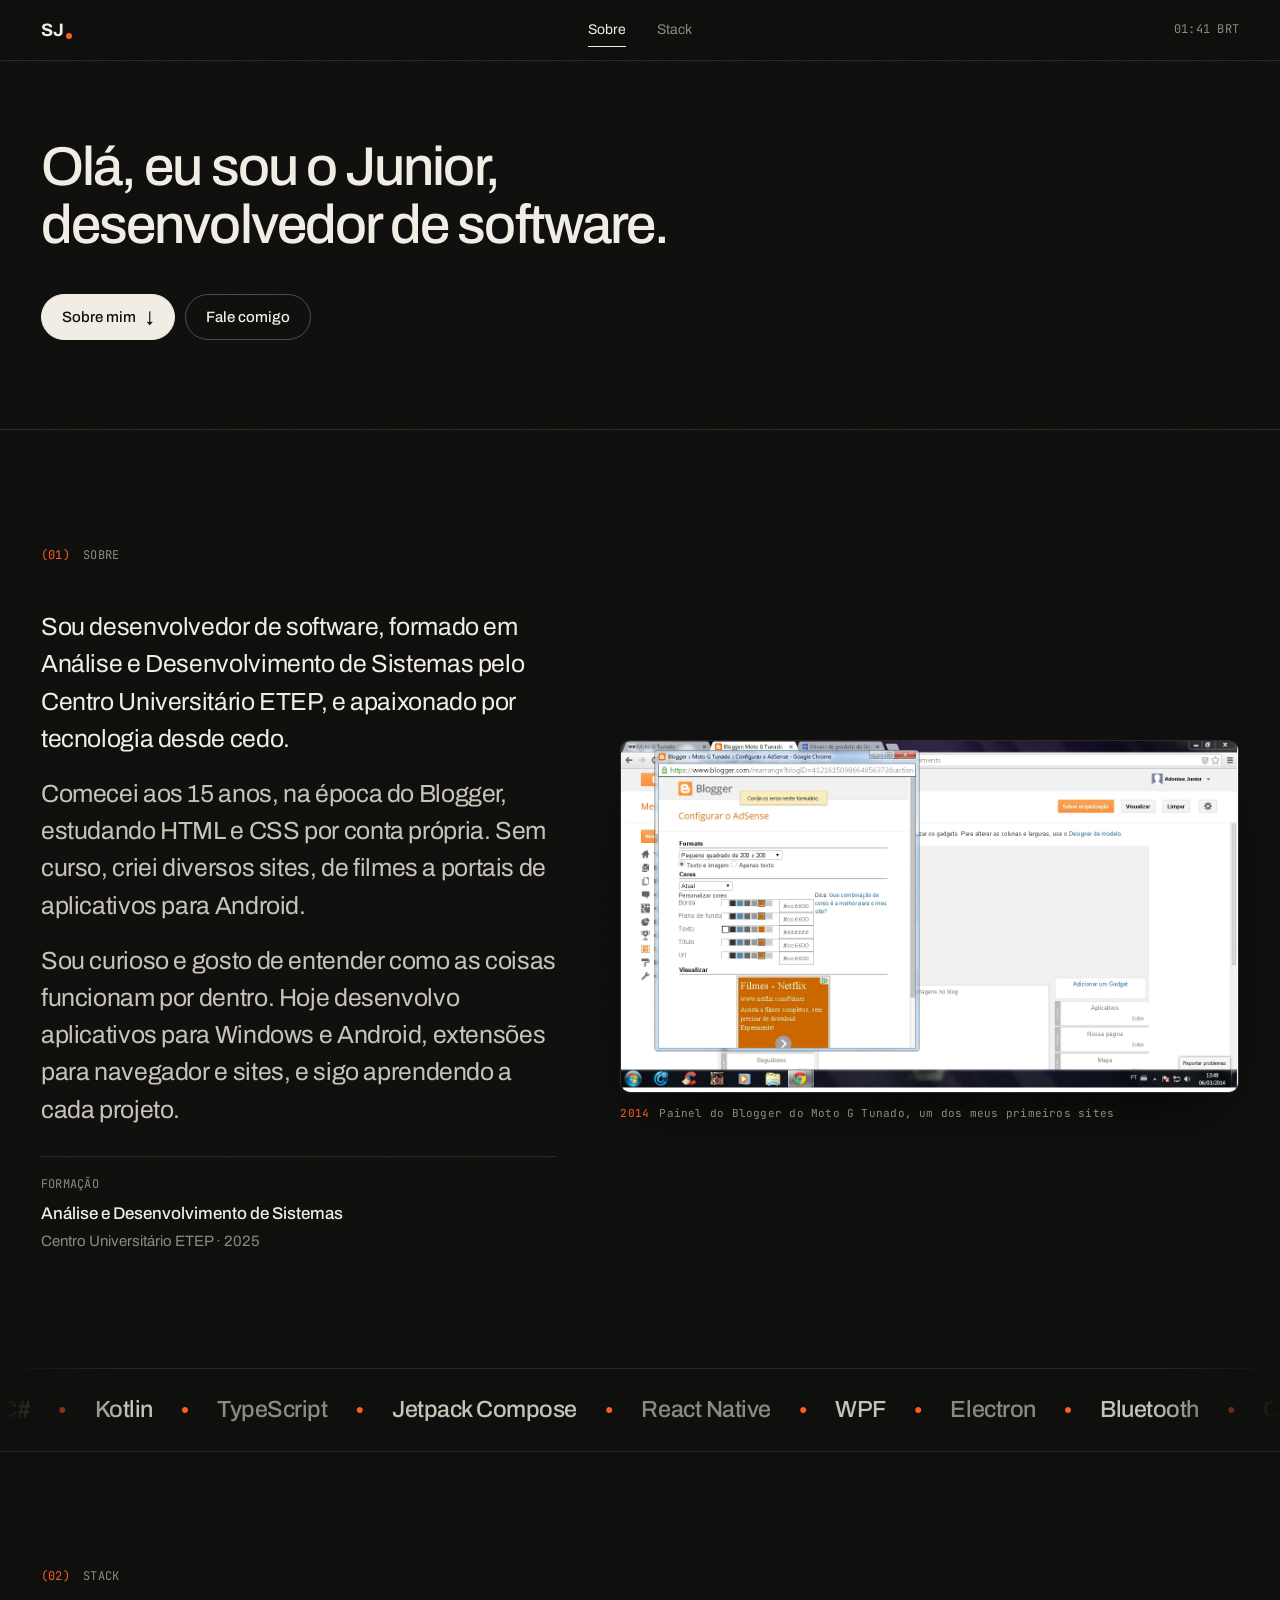
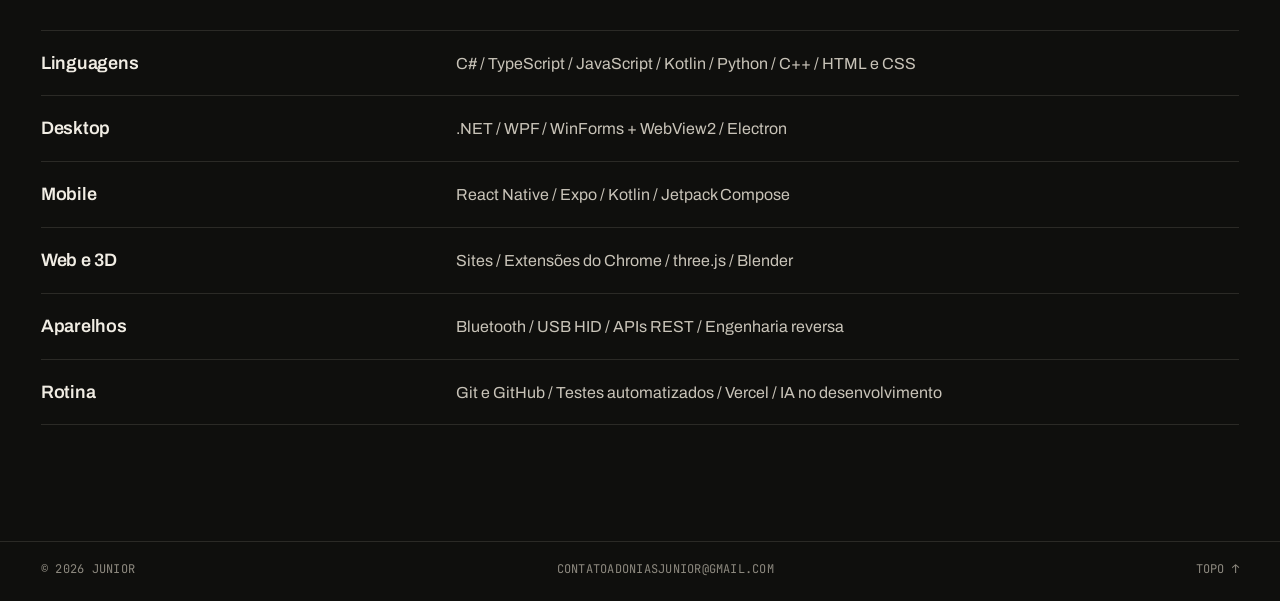
==== commit 467d9a8c: "Site pessoal: só a apresentação e as linguagens Tira as seções de projetos, outros projetos e as min" ====
--- a/index.html
+++ b/index.html
@@ -18,7 +18,7 @@
   <link rel="preconnect" href="https://fonts.googleapis.com">
   <link rel="preconnect" href="https://fonts.gstatic.com" crossorigin>
   <link href="https://fonts.googleapis.com/css2?family=Archivo:wdth,wght@62..125,300..900&family=Instrument+Serif:ital@0;1&family=JetBrains+Mono:wght@400;500&display=swap" rel="stylesheet">
-  <link rel="stylesheet" href="style.css?v=20261112e">
+  <link rel="stylesheet" href="style.css?v=20261121a">
   <script>document.documentElement.classList.add('js');</script>
 </head>
 <body>
@@ -28,8 +28,6 @@
     <a class="bar__mark" href="#topo" aria-label="Voltar ao topo">SJ<i></i></a>
     <nav class="bar__nav" aria-label="Seções">
       <a href="#sobre">Sobre</a>
-      <a href="#projetos">Projetos</a>
-      <a href="#outros">Outros</a>
       <a href="#stack">Stack</a>
     </nav>
     <p class="bar__clock mono" aria-label="Horário de Brasília"><span id="relogio">--:--</span> BRT</p>
@@ -44,67 +42,10 @@
     <p class="hero__lead rise" style="--d:1">Olá, eu sou o Junior, desenvolvedor de software.</p>
 
     <div class="hero__actions rise" style="--d:2">
-      <a class="btn btn--solid" href="#projetos">Ver projetos <span aria-hidden="true">↓</span></a>
+      <a class="btn btn--solid" href="#sobre">Sobre mim <span aria-hidden="true">↓</span></a>
+      <a class="btn" href="mailto:contatoadoniasjunior@gmail.com">Fale comigo</a>
     </div>
 
-    <ul class="thumbs" aria-label="Projetos">
-        <li class="thumb rise" style="--d:4">
-          <a href="#p1">
-            <div class="thumb__img"><img src="img/grupo-car.webp" alt="" loading="eager"></div>
-            <p class="thumb__name">Grupo CAR<span>01</span></p>
-            <p class="thumb__type">Site</p>
-          </a>
-        </li>
-        <li class="thumb rise" style="--d:5">
-          <a href="#p2">
-            <div class="thumb__img"><img src="img/mesa-final.webp" alt="" loading="eager"></div>
-            <p class="thumb__name">Rumo à Mesa Final<span>02</span></p>
-            <p class="thumb__type">Jogo 3D</p>
-          </a>
-        </li>
-        <li class="thumb rise" style="--d:6">
-          <a href="#p3">
-            <div class="thumb__img"><img src="img/house-rush.webp" alt="" loading="eager"></div>
-            <p class="thumb__name">House Rush<span>03</span></p>
-            <p class="thumb__type">Jogo 3D</p>
-          </a>
-        </li>
-        <li class="thumb rise" style="--d:7">
-          <a href="#p4">
-            <div class="thumb__img thumb__img--phone"><img src="img/learn-boxing.webp" alt="" loading="eager"></div>
-            <p class="thumb__name">Learn Boxing<span>04</span></p>
-            <p class="thumb__type">App para celular</p>
-          </a>
-        </li>
-        <li class="thumb rise" style="--d:8">
-          <a href="#p5">
-            <div class="thumb__img"><img src="img/app-dj.webp" alt="" loading="eager"></div>
-            <p class="thumb__name">APP DJ<span>05</span></p>
-            <p class="thumb__type">App para Windows</p>
-          </a>
-        </li>
-        <li class="thumb rise" style="--d:9">
-          <a href="#p6">
-            <div class="thumb__img"><img src="img/controle-total.webp" alt="" loading="eager"></div>
-            <p class="thumb__name">Controle Total<span>06</span></p>
-            <p class="thumb__type">App para Windows</p>
-          </a>
-        </li>
-        <li class="thumb rise" style="--d:10">
-          <a href="#p7">
-            <div class="thumb__img"><img src="img/omniblock.webp" alt="" loading="eager"></div>
-            <p class="thumb__name">OmniBlock<span>07</span></p>
-            <p class="thumb__type">Extensão Chrome</p>
-          </a>
-        </li>
-        <li class="thumb rise" style="--d:11">
-          <a href="#p8">
-            <div class="thumb__img"><img src="img/meu-bolso.webp" alt="" loading="eager"></div>
-            <p class="thumb__name">Meu Bolso<span>08</span></p>
-            <p class="thumb__type">App para Windows</p>
-          </a>
-        </li>
-    </ul>
   </section>
 
   <!-- SOBRE -->
@@ -127,330 +68,6 @@
     </div>
   </section>
 
-  <!-- PROJETOS -->
-  <section class="block frame" id="projetos">
-    <p class="label mono reveal"><span>(02)</span> Projetos</p>
-
-    <div class="deck">
-
-      <article class="pcard" data-gallery="img/g/grupo-car-1.webp,img/g/grupo-car-2.webp,img/g/grupo-car-3.webp,img/g/grupo-car-4.webp" data-title="Grupo CAR" id="p1" style="--i:0">
-        <div class="pcard__inner">
-          <div class="pcard__text">
-            <p class="pcard__top mono"><span>01 / 08</span><span>Site para empresa</span></p>
-            <h3 class="pcard__title">Grupo CAR</h3>
-            <p class="pcard__desc">Site para três empresas automotivas de Belo Horizonte, com agendamento pelo WhatsApp e painel para editar o conteúdo.</p>
-            <ul class="pcard__stack mono"><li>HTML</li><li>CSS</li><li>JavaScript</li><li>Painel admin</li></ul>
-            <div class="shots"><button class="shot" type="button" data-i="0" aria-label="Ver foto 1"><img src="img/g/t/grupo-car-1.webp" alt="" loading="lazy"></button><button class="shot" type="button" data-i="1" aria-label="Ver foto 2"><img src="img/g/t/grupo-car-2.webp" alt="" loading="lazy"></button><button class="shot" type="button" data-i="2" aria-label="Ver foto 3"><img src="img/g/t/grupo-car-3.webp" alt="" loading="lazy"></button><button class="shot" type="button" data-i="3" aria-label="Ver foto 4"><img src="img/g/t/grupo-car-4.webp" alt="" loading="lazy"></button></div>
-          </div>
-          <div class="stage" data-tilt data-open="0" role="button" tabindex="0" aria-label="Abrir fotos">
-            <div class="ambient" style="--img:url(img/grupo-car.webp)"></div>
-            <figure class="device device--browser">
-              <div class="browser__bar"><i></i><i></i><i></i><span class="mono">Grupo CAR · Do sonho à pista</span></div>
-              <img src="img/grupo-car.webp" alt="Tela do Grupo CAR" width="1400" height="875" loading="lazy">
-            </figure>
-          </div>
-        </div>
-      </article>
-
-      <article class="pcard" data-gallery="img/g/mesa-final-1.webp,img/g/mesa-final-2.webp,img/g/mesa-final-3.webp,img/g/mesa-final-4.webp" data-title="Rumo à Mesa Final" id="p2" style="--i:1">
-        <div class="pcard__inner">
-          <div class="pcard__text">
-            <p class="pcard__top mono"><span>02 / 08</span><span>Jogo 3D no navegador</span></p>
-            <h3 class="pcard__title">Rumo à Mesa Final</h3>
-            <p class="pcard__desc">Jogo de Texas Hold'em em 3D que ensina poker do zero: escola com 19 lições, partidas com professor, carreira em 6 cassinos e mesa online com amigos.</p>
-            <ul class="pcard__stack mono"><li>React</li><li>three.js</li><li>TypeScript</li><li>Supabase</li></ul>
-            <div class="shots"><button class="shot" type="button" data-i="0" aria-label="Ver foto 1"><img src="img/g/t/mesa-final-1.webp" alt="" loading="lazy"></button><button class="shot" type="button" data-i="1" aria-label="Ver foto 2"><img src="img/g/t/mesa-final-2.webp" alt="" loading="lazy"></button><button class="shot" type="button" data-i="2" aria-label="Ver foto 3"><img src="img/g/t/mesa-final-3.webp" alt="" loading="lazy"></button><button class="shot" type="button" data-i="3" aria-label="Ver foto 4"><img src="img/g/t/mesa-final-4.webp" alt="" loading="lazy"></button></div>
-          </div>
-          <div class="stage" data-tilt data-open="0" role="button" tabindex="0" aria-label="Abrir fotos">
-            <div class="ambient" style="--img:url(img/mesa-final.webp)"></div>
-            <figure class="device device--win">
-              <img src="img/mesa-final.webp" alt="Tela do Rumo à Mesa Final" width="800" height="500" loading="lazy">
-            </figure>
-          </div>
-        </div>
-      </article>
-
-      <article class="pcard" data-gallery="img/g/house-rush-1.webp,img/g/house-rush-2.webp,img/g/house-rush-3.webp" data-title="House Rush" id="p3" style="--i:2">
-        <div class="pcard__inner">
-          <div class="pcard__text">
-            <p class="pcard__top mono"><span>03 / 08</span><span>Jogo 3D no navegador</span></p>
-            <h3 class="pcard__title">House Rush</h3>
-            <p class="pcard__desc">Corrida de carrinhos de brinquedo com pistas montadas pela casa, à noite, contra 5 adversários e com 19 carros para escolher.</p>
-            <ul class="pcard__stack mono"><li>three.js</li><li>JavaScript</li></ul>
-            <div class="shots"><button class="shot" type="button" data-i="0" aria-label="Ver foto 1"><img src="img/g/t/house-rush-1.webp" alt="" loading="lazy"></button><button class="shot" type="button" data-i="1" aria-label="Ver foto 2"><img src="img/g/t/house-rush-2.webp" alt="" loading="lazy"></button><button class="shot" type="button" data-i="2" aria-label="Ver foto 3"><img src="img/g/t/house-rush-3.webp" alt="" loading="lazy"></button></div>
-          </div>
-          <div class="stage" data-tilt data-open="0" role="button" tabindex="0" aria-label="Abrir fotos">
-            <div class="ambient" style="--img:url(img/house-rush.webp)"></div>
-            <figure class="device device--browser">
-              <div class="browser__bar"><i></i><i></i><i></i><span class="mono">House Rush</span></div>
-              <img src="img/house-rush.webp" alt="Tela do House Rush" width="800" height="450" loading="lazy">
-            </figure>
-          </div>
-        </div>
-      </article>
-
-      <article class="pcard" data-gallery="img/g/learn-boxing-1.webp,img/g/learn-boxing-2.webp,img/g/learn-boxing-3.webp,img/g/learn-boxing-4.webp,img/g/learn-boxing-5.webp,img/g/learn-boxing-6.webp,img/g/learn-boxing-7.webp,img/g/learn-boxing-8.webp,img/g/learn-boxing-9.webp" data-title="Learn Boxing" id="p4" style="--i:3">
-        <div class="pcard__inner">
-          <div class="pcard__text">
-            <p class="pcard__top mono"><span>04 / 08</span><span>App Android e iPhone</span></p>
-            <h3 class="pcard__title">Learn Boxing</h3>
-            <p class="pcard__desc">App de treino de boxe com saco de pancada: treinador por voz, combos e animações 3D dos golpes.</p>
-            <ul class="pcard__stack mono"><li>TypeScript</li><li>React Native</li><li>Expo</li><li>Blender</li></ul>
-            <div class="shots"><button class="shot" type="button" data-i="0" aria-label="Ver foto 1"><img src="img/g/t/learn-boxing-1.webp" alt="" loading="lazy"></button><button class="shot" type="button" data-i="1" aria-label="Ver foto 2"><img src="img/g/t/learn-boxing-2.webp" alt="" loading="lazy"></button><button class="shot" type="button" data-i="2" aria-label="Ver foto 3"><img src="img/g/t/learn-boxing-3.webp" alt="" loading="lazy"></button><button class="shot" type="button" data-i="3" aria-label="Ver foto 4"><img src="img/g/t/learn-boxing-4.webp" alt="" loading="lazy"></button><button class="shot" type="button" data-i="4" aria-label="Ver foto 5"><img src="img/g/t/learn-boxing-5.webp" alt="" loading="lazy"></button><button class="shot" type="button" data-i="5" aria-label="Ver foto 6"><img src="img/g/t/learn-boxing-6.webp" alt="" loading="lazy"><span>+3</span></button></div>
-          </div>
-          <div class="stage" data-tilt data-open="0" role="button" tabindex="0" aria-label="Abrir fotos">
-            <div class="ambient" style="--img:url(img/learn-boxing.webp)"></div>
-            <div class="device device--phones">
-              <figure class="phone"><img src="img/learn-boxing.webp" alt="Tela do Learn Boxing" width="585" height="1266" loading="lazy"></figure>
-              <figure class="phone"><img src="img/learn-boxing-2.webp" alt="Outra tela do Learn Boxing" width="416" height="900" loading="lazy"></figure>
-            </div>
-          </div>
-        </div>
-      </article>
-
-      <article class="pcard" data-gallery="img/g/app-dj-1.webp,img/g/app-dj-2.webp,img/g/app-dj-3.webp,img/g/app-dj-4.webp" data-title="APP DJ" id="p5" style="--i:4">
-        <div class="pcard__inner">
-          <div class="pcard__text">
-            <p class="pcard__top mono"><span>05 / 08</span><span>App para Windows</span></p>
-            <h3 class="pcard__title">APP DJ</h3>
-            <p class="pcard__desc">DJ automático no PC: analisa BPM e tom das músicas e monta um set mixado, com viradas e efeitos, entregue em MP3.</p>
-            <ul class="pcard__stack mono"><li>Python</li><li>Análise de áudio</li><li>FastAPI</li></ul>
-            <div class="shots"><button class="shot" type="button" data-i="0" aria-label="Ver foto 1"><img src="img/g/t/app-dj-1.webp" alt="" loading="lazy"></button><button class="shot" type="button" data-i="1" aria-label="Ver foto 2"><img src="img/g/t/app-dj-2.webp" alt="" loading="lazy"></button><button class="shot" type="button" data-i="2" aria-label="Ver foto 3"><img src="img/g/t/app-dj-3.webp" alt="" loading="lazy"></button><button class="shot" type="button" data-i="3" aria-label="Ver foto 4"><img src="img/g/t/app-dj-4.webp" alt="" loading="lazy"></button></div>
-          </div>
-          <div class="stage" data-tilt data-open="0" role="button" tabindex="0" aria-label="Abrir fotos">
-            <div class="ambient" style="--img:url(img/app-dj.webp)"></div>
-            <figure class="device device--win">
-              <img src="img/app-dj.webp" alt="Tela do APP DJ" width="1400" height="875" loading="lazy">
-            </figure>
-          </div>
-        </div>
-      </article>
-
-      <article class="pcard" data-gallery="img/g/controle-total-1.webp,img/g/controle-total-2.webp,img/g/controle-total-3.webp,img/g/controle-total-4.webp,img/g/controle-total-5.webp,img/g/controle-total-6.webp,img/g/controle-total-7.webp" data-title="Controle Total" id="p6" style="--i:5">
-        <div class="pcard__inner">
-          <div class="pcard__text">
-            <p class="pcard__top mono"><span>06 / 08</span><span>App para Windows</span></p>
-            <h3 class="pcard__title">Controle Total</h3>
-            <p class="pcard__desc">Otimizador de Windows para jogos: modo jogo automático, biblioteca de jogos, FPS na tela e ajustes do sistema.</p>
-            <ul class="pcard__stack mono"><li>C#</li><li>.NET</li><li>WPF</li><li>Instalador</li></ul>
-            <div class="shots"><button class="shot" type="button" data-i="0" aria-label="Ver foto 1"><img src="img/g/t/controle-total-1.webp" alt="" loading="lazy"></button><button class="shot" type="button" data-i="1" aria-label="Ver foto 2"><img src="img/g/t/controle-total-2.webp" alt="" loading="lazy"></button><button class="shot" type="button" data-i="2" aria-label="Ver foto 3"><img src="img/g/t/controle-total-3.webp" alt="" loading="lazy"></button><button class="shot" type="button" data-i="3" aria-label="Ver foto 4"><img src="img/g/t/controle-total-4.webp" alt="" loading="lazy"></button><button class="shot" type="button" data-i="4" aria-label="Ver foto 5"><img src="img/g/t/controle-total-5.webp" alt="" loading="lazy"></button><button class="shot" type="button" data-i="5" aria-label="Ver foto 6"><img src="img/g/t/controle-total-6.webp" alt="" loading="lazy"><span>+1</span></button></div>
-          </div>
-          <div class="stage" data-tilt data-open="0" role="button" tabindex="0" aria-label="Abrir fotos">
-            <div class="ambient" style="--img:url(img/controle-total.webp)"></div>
-            <figure class="device device--win">
-              <img src="img/controle-total.webp" alt="Tela do Controle Total" width="1360" height="880" loading="lazy">
-            </figure>
-          </div>
-        </div>
-      </article>
-
-      <article class="pcard" data-gallery="img/g/omniblock-1.webp,img/g/omniblock-2.webp,img/g/omniblock-3.webp,img/g/omniblock-4.webp,img/g/omniblock-5.webp,img/g/omniblock-6.webp" data-title="OmniBlock" id="p7" style="--i:6">
-        <div class="pcard__inner">
-          <div class="pcard__text">
-            <p class="pcard__top mono"><span>07 / 08</span><span>Extensão para Chrome</span></p>
-            <h3 class="pcard__title">OmniBlock</h3>
-            <p class="pcard__desc">Extensão para o Chrome que bloqueia anúncios, rastreadores e sites de golpe, com YouTube e Twitch sem anúncios e recusa automática de cookies.</p>
-            <ul class="pcard__stack mono"><li>JavaScript</li><li>Chrome MV3</li><li>Service Worker</li></ul>
-            <div class="shots"><button class="shot" type="button" data-i="0" aria-label="Ver foto 1"><img src="img/g/t/omniblock-1.webp" alt="" loading="lazy"></button><button class="shot" type="button" data-i="1" aria-label="Ver foto 2"><img src="img/g/t/omniblock-2.webp" alt="" loading="lazy"></button><button class="shot" type="button" data-i="2" aria-label="Ver foto 3"><img src="img/g/t/omniblock-3.webp" alt="" loading="lazy"></button><button class="shot" type="button" data-i="3" aria-label="Ver foto 4"><img src="img/g/t/omniblock-4.webp" alt="" loading="lazy"></button><button class="shot" type="button" data-i="4" aria-label="Ver foto 5"><img src="img/g/t/omniblock-5.webp" alt="" loading="lazy"></button><button class="shot" type="button" data-i="5" aria-label="Ver foto 6"><img src="img/g/t/omniblock-6.webp" alt="" loading="lazy"></button></div>
-          </div>
-          <div class="stage" data-tilt data-open="0" role="button" tabindex="0" aria-label="Abrir fotos">
-            <div class="ambient" style="--img:url(img/omniblock.webp)"></div>
-            <figure class="device device--browser">
-              <div class="browser__bar"><i></i><i></i><i></i><span class="mono">OmniBlock · Visão geral</span></div>
-              <img src="img/omniblock.webp" alt="Tela do OmniBlock" width="1280" height="800" loading="lazy">
-            </figure>
-          </div>
-        </div>
-      </article>
-
-      <article class="pcard" data-gallery="img/g/meu-bolso-1.webp,img/g/meu-bolso-2.webp,img/g/meu-bolso-3.webp,img/g/meu-bolso-4.webp,img/g/meu-bolso-5.webp,img/g/meu-bolso-6.webp,img/g/meu-bolso-7.webp" data-title="Meu Bolso" id="p8" style="--i:7">
-        <div class="pcard__inner">
-          <div class="pcard__text">
-            <p class="pcard__top mono"><span>08 / 08</span><span>App para Windows</span></p>
-            <h3 class="pcard__title">Meu Bolso</h3>
-            <p class="pcard__desc">Controle financeiro pessoal e offline, simples de usar: contas a pagar, contas fixas, cartões, dívidas e metas, com os dados só no computador.</p>
-            <ul class="pcard__stack mono"><li>Electron</li><li>JavaScript</li></ul>
-            <div class="shots"><button class="shot" type="button" data-i="0" aria-label="Ver foto 1"><img src="img/g/t/meu-bolso-1.webp" alt="" loading="lazy"></button><button class="shot" type="button" data-i="1" aria-label="Ver foto 2"><img src="img/g/t/meu-bolso-2.webp" alt="" loading="lazy"></button><button class="shot" type="button" data-i="2" aria-label="Ver foto 3"><img src="img/g/t/meu-bolso-3.webp" alt="" loading="lazy"></button><button class="shot" type="button" data-i="3" aria-label="Ver foto 4"><img src="img/g/t/meu-bolso-4.webp" alt="" loading="lazy"></button><button class="shot" type="button" data-i="4" aria-label="Ver foto 5"><img src="img/g/t/meu-bolso-5.webp" alt="" loading="lazy"></button><button class="shot" type="button" data-i="5" aria-label="Ver foto 6"><img src="img/g/t/meu-bolso-6.webp" alt="" loading="lazy"><span>+1</span></button></div>
-          </div>
-          <div class="stage" data-tilt data-open="0" role="button" tabindex="0" aria-label="Abrir fotos">
-            <div class="ambient" style="--img:url(img/meu-bolso.webp)"></div>
-            <figure class="device device--win">
-              <img src="img/meu-bolso.webp" alt="Tela do Meu Bolso" width="1400" height="875" loading="lazy">
-            </figure>
-          </div>
-        </div>
-      </article>
-
-    </div>
-  </section>
-
-  <!-- OUTROS PROJETOS -->
-  <section class="block frame" id="outros">
-    <p class="label mono reveal"><span>(03)</span> Outros projetos</p>
-    <div class="grid">
-      <article class="gcard reveal" data-gallery="img/g/motion-control-1.webp,img/g/motion-control-2.webp,img/g/motion-control-3.webp,img/g/motion-control-4.webp" data-title="Motion+ Control">
-        <div class="gcard__img" data-open="0" role="button" tabindex="0" aria-label="Abrir fotos"><span class="gcard__count mono">4 fotos</span><img src="img/motion-control.webp" alt="Motion+ Control" loading="lazy"></div>
-        <div class="gcard__body">
-          <p class="gcard__type mono">App Android · Bluetooth</p>
-          <h3 class="gcard__title">Motion+ Control</h3>
-          <p class="gcard__desc">App Android para a caixa de som Soundcore Motion+: volume, equalizador, bateria e timer, via Bluetooth.</p>
-          <div class="shots"><button class="shot" type="button" data-i="0" aria-label="Ver foto 1"><img src="img/g/t/motion-control-1.webp" alt="" loading="lazy"></button><button class="shot" type="button" data-i="1" aria-label="Ver foto 2"><img src="img/g/t/motion-control-2.webp" alt="" loading="lazy"></button><button class="shot" type="button" data-i="2" aria-label="Ver foto 3"><img src="img/g/t/motion-control-3.webp" alt="" loading="lazy"></button><button class="shot" type="button" data-i="3" aria-label="Ver foto 4"><img src="img/g/t/motion-control-4.webp" alt="" loading="lazy"></button></div>
-          <ul class="pcard__stack mono"><li>Kotlin</li><li>Jetpack Compose</li><li>Bluetooth</li></ul>
-        </div>
-      </article>
-      <article class="gcard reveal" data-gallery="img/g/night-cruise-1.webp" data-title="Night Cruise">
-        <div class="gcard__img" data-open="0" role="button" tabindex="0" aria-label="Abrir fotos"><img src="img/night-cruise.webp" alt="Night Cruise" loading="lazy"></div>
-        <div class="gcard__body">
-          <p class="gcard__type mono">Jogo 3D no navegador</p>
-          <h3 class="gcard__title">Night Cruise</h3>
-          <p class="gcard__desc">Passeio noturno de carro pelas vias expressas de Tóquio.</p>
-          
-          <ul class="pcard__stack mono"><li>three.js</li><li>JavaScript</li></ul>
-        </div>
-      </article>
-      <article class="gcard reveal" data-gallery="img/g/omniplay-1.webp,img/g/omniplay-2.webp,img/g/omniplay-3.webp" data-title="OmniPlay">
-        <div class="gcard__img" data-open="0" role="button" tabindex="0" aria-label="Abrir fotos"><span class="gcard__count mono">3 fotos</span><img src="img/omniplay.webp" alt="OmniPlay" loading="lazy"></div>
-        <div class="gcard__body">
-          <p class="gcard__type mono">App para Windows</p>
-          <h3 class="gcard__title">OmniPlay</h3>
-          <p class="gcard__desc">Player de lives e vídeos da Twitch, Kick, YouTube e TikTok, com chat, gravação e bloqueio de anúncios.</p>
-          <div class="shots"><button class="shot" type="button" data-i="0" aria-label="Ver foto 1"><img src="img/g/t/omniplay-1.webp" alt="" loading="lazy"></button><button class="shot" type="button" data-i="1" aria-label="Ver foto 2"><img src="img/g/t/omniplay-2.webp" alt="" loading="lazy"></button><button class="shot" type="button" data-i="2" aria-label="Ver foto 3"><img src="img/g/t/omniplay-3.webp" alt="" loading="lazy"></button></div>
-          <ul class="pcard__stack mono"><li>Electron</li><li>JavaScript</li></ul>
-        </div>
-      </article>
-      <article class="gcard reveal" data-gallery="img/g/hex-voice-1.webp,img/g/hex-voice-2.webp,img/g/hex-voice-3.webp,img/g/hex-voice-4.webp" data-title="Hex Voice">
-        <div class="gcard__img" data-open="0" role="button" tabindex="0" aria-label="Abrir fotos"><span class="gcard__count mono">4 fotos</span><img src="img/hex-voice.webp" alt="Hex Voice" loading="lazy"></div>
-        <div class="gcard__body">
-          <p class="gcard__type mono">App para Windows</p>
-          <h3 class="gcard__title">Hex Voice</h3>
-          <p class="gcard__desc">Chat de voz para jogar com os amigos, com tela compartilhada, mensagens e arquivos.</p>
-          <div class="shots"><button class="shot" type="button" data-i="0" aria-label="Ver foto 1"><img src="img/g/t/hex-voice-1.webp" alt="" loading="lazy"></button><button class="shot" type="button" data-i="1" aria-label="Ver foto 2"><img src="img/g/t/hex-voice-2.webp" alt="" loading="lazy"></button><button class="shot" type="button" data-i="2" aria-label="Ver foto 3"><img src="img/g/t/hex-voice-3.webp" alt="" loading="lazy"></button><button class="shot" type="button" data-i="3" aria-label="Ver foto 4"><img src="img/g/t/hex-voice-4.webp" alt="" loading="lazy"></button></div>
-          <ul class="pcard__stack mono"><li>JavaScript</li></ul>
-        </div>
-      </article>
-      <article class="gcard reveal" data-gallery="img/g/kidshub-1.webp" data-title="KidsHub">
-        <div class="gcard__img" data-open="0" role="button" tabindex="0" aria-label="Abrir fotos"><img src="img/kidshub.webp" alt="KidsHub" loading="lazy"></div>
-        <div class="gcard__body">
-          <p class="gcard__type mono">Sistema web</p>
-          <h3 class="gcard__title">KidsHub</h3>
-          <p class="gcard__desc">Controle de entrada e saída de crianças em igrejas, com reconhecimento facial no totem.</p>
-          
-          <ul class="pcard__stack mono"><li>TypeScript</li><li>React</li><li>Supabase</li></ul>
-        </div>
-      </article>
-      <article class="gcard reveal" data-gallery="img/g/k500-studio-1.webp,img/g/k500-studio-2.webp,img/g/k500-studio-3.webp,img/g/k500-studio-4.webp" data-title="K500 Studio">
-        <div class="gcard__img" data-open="0" role="button" tabindex="0" aria-label="Abrir fotos"><span class="gcard__count mono">4 fotos</span><img src="img/k500-studio.webp" alt="K500 Studio" loading="lazy"></div>
-        <div class="gcard__body">
-          <p class="gcard__type mono">App para Windows</p>
-          <h3 class="gcard__title">K500 Studio</h3>
-          <p class="gcard__desc">Configurador do teclado Machenike K500: teclas, iluminação, macros e perfis.</p>
-          <div class="shots"><button class="shot" type="button" data-i="0" aria-label="Ver foto 1"><img src="img/g/t/k500-studio-1.webp" alt="" loading="lazy"></button><button class="shot" type="button" data-i="1" aria-label="Ver foto 2"><img src="img/g/t/k500-studio-2.webp" alt="" loading="lazy"></button><button class="shot" type="button" data-i="2" aria-label="Ver foto 3"><img src="img/g/t/k500-studio-3.webp" alt="" loading="lazy"></button><button class="shot" type="button" data-i="3" aria-label="Ver foto 4"><img src="img/g/t/k500-studio-4.webp" alt="" loading="lazy"></button></div>
-          <ul class="pcard__stack mono"><li>C#</li><li>WebView2</li><li>USB HID</li></ul>
-        </div>
-      </article>
-      <article class="gcard reveal" data-gallery="img/g/aztec-control-1.webp,img/g/aztec-control-2.webp,img/g/aztec-control-3.webp" data-title="Aztec Control">
-        <div class="gcard__img" data-open="0" role="button" tabindex="0" aria-label="Abrir fotos"><span class="gcard__count mono">3 fotos</span><img src="img/aztec-control.webp" alt="Aztec Control" loading="lazy"></div>
-        <div class="gcard__body">
-          <p class="gcard__type mono">App para Windows</p>
-          <h3 class="gcard__title">Aztec Control</h3>
-          <p class="gcard__desc">Configurador do mouse Kysona Aztec: DPI, botões, sensor, macros e perfis.</p>
-          <div class="shots"><button class="shot" type="button" data-i="0" aria-label="Ver foto 1"><img src="img/g/t/aztec-control-1.webp" alt="" loading="lazy"></button><button class="shot" type="button" data-i="1" aria-label="Ver foto 2"><img src="img/g/t/aztec-control-2.webp" alt="" loading="lazy"></button><button class="shot" type="button" data-i="2" aria-label="Ver foto 3"><img src="img/g/t/aztec-control-3.webp" alt="" loading="lazy"></button></div>
-          <ul class="pcard__stack mono"><li>Electron</li><li>node-hid</li></ul>
-        </div>
-      </article>
-      <article class="gcard reveal" data-gallery="img/g/mod-menu-1.webp" data-title="Junior Mod Menu">
-        <div class="gcard__img" data-open="0" role="button" tabindex="0" aria-label="Abrir fotos"><img src="img/mod-menu.webp" alt="Junior Mod Menu" loading="lazy"></div>
-        <div class="gcard__body">
-          <p class="gcard__type mono">Mod para GTA V</p>
-          <h3 class="gcard__title">Junior Mod Menu</h3>
-          <p class="gcard__desc">Mod menu offline para GTA V, com criador de mapas e busca em português.</p>
-          
-          <ul class="pcard__stack mono"><li>C++</li><li>ScriptHookV</li></ul>
-        </div>
-      </article>
-      <article class="gcard reveal" data-gallery="img/g/twitch-recorder-1.webp" data-title="Twitch Live Recorder">
-        <div class="gcard__img" data-open="0" role="button" tabindex="0" aria-label="Abrir fotos"><img src="img/twitch-recorder.webp" alt="Twitch Live Recorder" loading="lazy"></div>
-        <div class="gcard__body">
-          <p class="gcard__type mono">Extensão para Chrome</p>
-          <h3 class="gcard__title">Twitch Live Recorder</h3>
-          <p class="gcard__desc">Grava lives da Twitch em 1080p60 com áudio, em segundo plano e evitando os anúncios.</p>
-          
-          <ul class="pcard__stack mono"><li>JavaScript</li><li>Chrome MV3</li></ul>
-        </div>
-      </article>
-      <article class="gcard reveal" data-gallery="img/g/tcl-ar-1.webp,img/g/tcl-ar-2.webp" data-title="TCL Ar">
-        <div class="gcard__img" data-open="0" role="button" tabindex="0" aria-label="Abrir fotos"><span class="gcard__count mono">2 fotos</span><img src="img/tcl-ar.webp" alt="TCL Ar" loading="lazy"></div>
-        <div class="gcard__body">
-          <p class="gcard__type mono">App para Windows</p>
-          <h3 class="gcard__title">TCL Ar</h3>
-          <p class="gcard__desc">Controla os ar-condicionados TCL pelo Windows: temperatura, modo, ventilação e direção do ar.</p>
-          <div class="shots"><button class="shot" type="button" data-i="0" aria-label="Ver foto 1"><img src="img/g/t/tcl-ar-1.webp" alt="" loading="lazy"></button><button class="shot" type="button" data-i="1" aria-label="Ver foto 2"><img src="img/g/t/tcl-ar-2.webp" alt="" loading="lazy"></button></div>
-          <ul class="pcard__stack mono"><li>Electron</li><li>JavaScript</li><li>API em nuvem</li></ul>
-        </div>
-      </article>
-      <article class="gcard reveal" data-gallery="img/g/goalrush-1.webp" data-title="GoalRush Arena">
-        <div class="gcard__img" data-open="0" role="button" tabindex="0" aria-label="Abrir fotos"><img src="img/goalrush.webp" alt="GoalRush Arena" loading="lazy"></div>
-        <div class="gcard__body">
-          <p class="gcard__type mono">Jogo no navegador</p>
-          <h3 class="gcard__title">GoalRush Arena</h3>
-          <p class="gcard__desc">Futebol de peteleco online 1x1, com amigos e coleção de fichas.</p>
-          
-          <ul class="pcard__stack mono"><li>JavaScript</li></ul>
-        </div>
-      </article>
-      <article class="gcard reveal" data-gallery="img/g/vigia-1.webp" data-title="Vigia">
-        <div class="gcard__img" data-open="0" role="button" tabindex="0" aria-label="Abrir fotos"><img src="img/vigia.webp" alt="Vigia" loading="lazy"></div>
-        <div class="gcard__body">
-          <p class="gcard__type mono">App para Windows</p>
-          <h3 class="gcard__title">Vigia</h3>
-          <p class="gcard__desc">Monitor de câmeras Wi-Fi: ao vivo, controle da câmera, gravações e detecção de movimento.</p>
-          
-          <ul class="pcard__stack mono"><li>Python</li><li>PySide6</li><li>FFmpeg</li></ul>
-        </div>
-      </article>
-      <article class="gcard reveal" data-gallery="img/g/limpeza-1.webp,img/g/limpeza-2.webp,img/g/limpeza-3.webp,img/g/limpeza-4.webp" data-title="Controle Total Limpeza">
-        <div class="gcard__img" data-open="0" role="button" tabindex="0" aria-label="Abrir fotos"><span class="gcard__count mono">4 fotos</span><img src="img/limpeza.webp" alt="Controle Total Limpeza" loading="lazy"></div>
-        <div class="gcard__body">
-          <p class="gcard__type mono">App para Windows</p>
-          <h3 class="gcard__title">Controle Total Limpeza</h3>
-          <p class="gcard__desc">Limpeza do Windows: arquivos e caches, registro, aparelhos desconectados, rede e reparo.</p>
-          <div class="shots"><button class="shot" type="button" data-i="0" aria-label="Ver foto 1"><img src="img/g/t/limpeza-1.webp" alt="" loading="lazy"></button><button class="shot" type="button" data-i="1" aria-label="Ver foto 2"><img src="img/g/t/limpeza-2.webp" alt="" loading="lazy"></button><button class="shot" type="button" data-i="2" aria-label="Ver foto 3"><img src="img/g/t/limpeza-3.webp" alt="" loading="lazy"></button><button class="shot" type="button" data-i="3" aria-label="Ver foto 4"><img src="img/g/t/limpeza-4.webp" alt="" loading="lazy"></button></div>
-          <ul class="pcard__stack mono"><li>C#</li><li>WPF</li><li>.NET</li></ul>
-        </div>
-      </article>
-      <article class="gcard reveal" data-gallery="img/g/print-pagina-1.webp" data-title="Print da Página Completa">
-        <div class="gcard__img" data-open="0" role="button" tabindex="0" aria-label="Abrir fotos"><img src="img/print-pagina.webp" alt="Print da Página Completa" loading="lazy"></div>
-        <div class="gcard__body">
-          <p class="gcard__type mono">Extensão para Chrome</p>
-          <h3 class="gcard__title">Print da Página Completa</h3>
-          <p class="gcard__desc">Tira print da página inteira, do topo até o final, numa imagem só.</p>
-          
-          <ul class="pcard__stack mono"><li>JavaScript</li><li>Chrome MV3</li></ul>
-        </div>
-      </article>
-      <article class="gcard reveal" data-gallery="img/g/desligamento-1.webp" data-title="Desligamento Programado">
-        <div class="gcard__img" data-open="0" role="button" tabindex="0" aria-label="Abrir fotos"><img src="img/desligamento.webp" alt="Desligamento Programado" loading="lazy"></div>
-        <div class="gcard__body">
-          <p class="gcard__type mono">App para Windows</p>
-          <h3 class="gcard__title">Desligamento Programado</h3>
-          <p class="gcard__desc">Agenda o desligamento do PC e fecha os programas à força, sem a tela de espera.</p>
-          
-          <ul class="pcard__stack mono"><li>C#</li></ul>
-        </div>
-      </article>
-      <article class="gcard reveal" data-gallery="img/g/sod2-1.webp,img/g/sod2-2.webp,img/g/sod2-3.webp" data-title="SoD2 Co-op Livre">
-        <div class="gcard__img" data-open="0" role="button" tabindex="0" aria-label="Abrir fotos"><span class="gcard__count mono">3 fotos</span><img src="img/sod2.webp" alt="SoD2 Co-op Livre" loading="lazy"></div>
-        <div class="gcard__body">
-          <p class="gcard__type mono">Mod para State of Decay 2</p>
-          <h3 class="gcard__title">SoD2 Co-op Livre</h3>
-          <p class="gcard__desc">Instalador de mod co-op: o convidado usa a base do amigo, com ajustes no jogo.</p>
-          <div class="shots"><button class="shot" type="button" data-i="0" aria-label="Ver foto 1"><img src="img/g/t/sod2-1.webp" alt="" loading="lazy"></button><button class="shot" type="button" data-i="1" aria-label="Ver foto 2"><img src="img/g/t/sod2-2.webp" alt="" loading="lazy"></button><button class="shot" type="button" data-i="2" aria-label="Ver foto 3"><img src="img/g/t/sod2-3.webp" alt="" loading="lazy"></button></div>
-          <ul class="pcard__stack mono"><li>Python</li></ul>
-        </div>
-      </article>
-    </div>
-  </section>
-
   <!-- FAIXA -->
   <div class="marquee" aria-hidden="true">
     <div class="marquee__track">
@@ -461,7 +78,7 @@
 
   <!-- STACK -->
   <section class="block frame" id="stack">
-    <p class="label mono reveal"><span>(04)</span> Stack</p>
+    <p class="label mono reveal"><span>(02)</span> Stack</p>
     <dl class="stack">
       <div class="reveal"><dt>Linguagens</dt><dd>C# / TypeScript / JavaScript / Kotlin / Python / C++ / HTML e CSS</dd></div>
       <div class="reveal"><dt>Desktop</dt><dd>.NET / WPF / WinForms + WebView2 / Electron</dd></div>
@@ -487,6 +104,6 @@
   <button class="lb__nav lb__next" id="lbNext" type="button" aria-label="Próxima foto">›</button>
 </div>
 
-<script src="script.js?v=20261112e"></script>
+<script src="script.js?v=20261121a"></script>
 </body>
 </html>
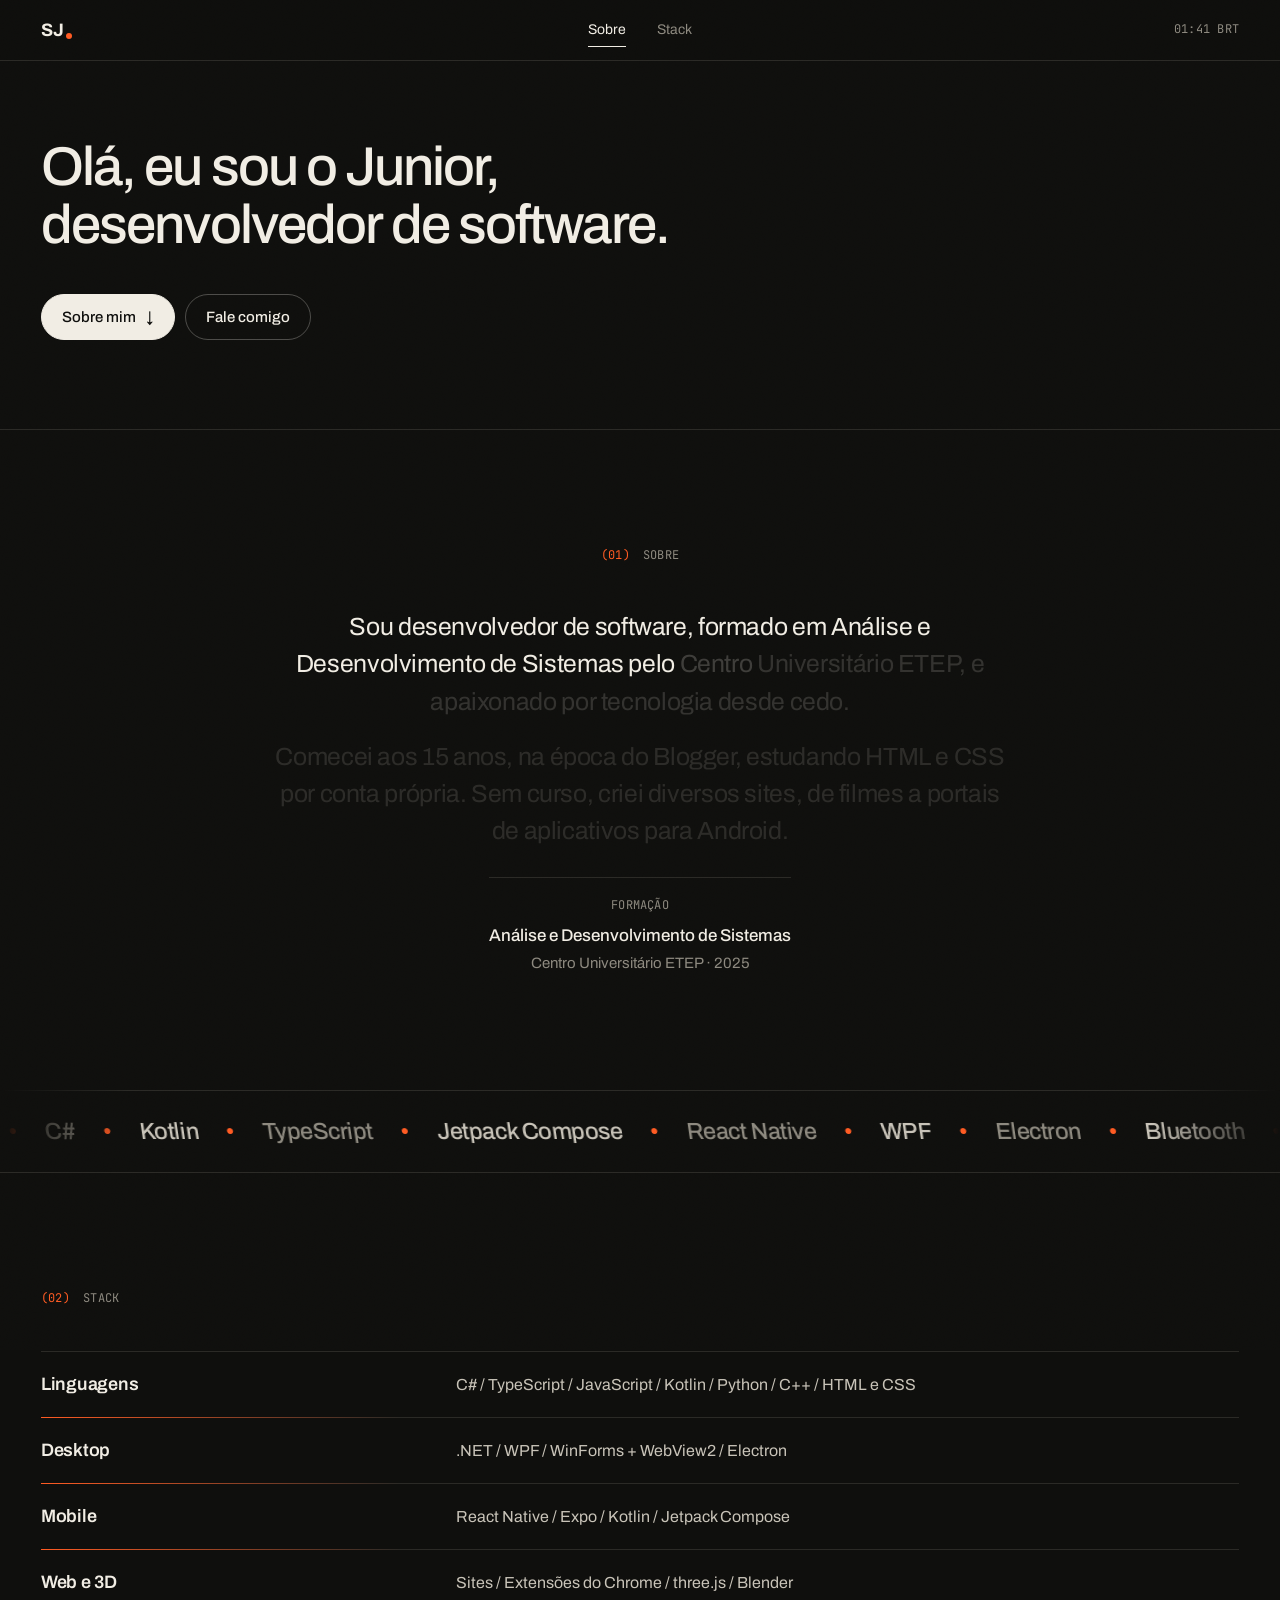
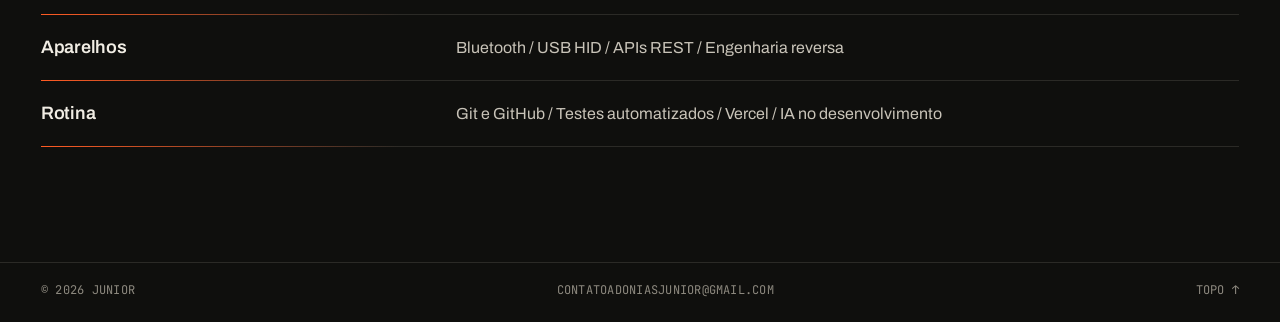
==== commit 45f02b09: "Site pessoal: Sobre centralizado e movimento ao rolar - Sobre: sem a foto e sem o terceiro parágrafo" ====
--- a/index.html
+++ b/index.html
@@ -18,7 +18,7 @@
   <link rel="preconnect" href="https://fonts.googleapis.com">
   <link rel="preconnect" href="https://fonts.gstatic.com" crossorigin>
   <link href="https://fonts.googleapis.com/css2?family=Archivo:wdth,wght@62..125,300..900&family=Instrument+Serif:ital@0;1&family=JetBrains+Mono:wght@400;500&display=swap" rel="stylesheet">
-  <link rel="stylesheet" href="style.css?v=20261121a">
+  <link rel="stylesheet" href="style.css?v=20261121c">
   <script>document.documentElement.classList.add('js');</script>
 </head>
 <body>
@@ -49,22 +49,17 @@
   </section>
 
   <!-- SOBRE -->
-  <section class="block frame" id="sobre">
+  <section class="block frame sobre--centro" id="sobre">
     <p class="label mono reveal"><span>(01)</span> Sobre</p>
     <div class="about2">
       <div class="bio">
         <p class="reveal">Sou desenvolvedor de software, formado em Análise e Desenvolvimento de Sistemas pelo Centro Universitário ETEP, e apaixonado por tecnologia desde cedo.</p>
         <p class="reveal">Comecei aos 15 anos, na época do Blogger, estudando HTML e CSS por conta própria. Sem curso, criei diversos sites, de filmes a portais de aplicativos para Android.</p>
-        <p class="reveal">Sou curioso e gosto de entender como as coisas funcionam por dentro. Hoje desenvolvo aplicativos para Windows e Android, extensões para navegador e sites, e sigo aprendendo a cada projeto.</p>
         <dl class="edu reveal">
           <dt class="mono">Formação</dt>
           <dd>Análise e Desenvolvimento de Sistemas<span>Centro Universitário ETEP · 2025</span></dd>
         </dl>
       </div>
-      <figure class="memory reveal">
-        <img src="img/blogger-2014.webp" alt="Painel do Blogger em 2014, configurando o blog Moto G Tunado" width="1368" height="778" loading="lazy">
-        <figcaption class="mono"><span>2014</span> Painel do Blogger do Moto G Tunado, um dos meus primeiros sites</figcaption>
-      </figure>
     </div>
   </section>
 
@@ -104,6 +99,6 @@
   <button class="lb__nav lb__next" id="lbNext" type="button" aria-label="Próxima foto">›</button>
 </div>
 
-<script src="script.js?v=20261121a"></script>
+<script src="script.js?v=20261121c"></script>
 </body>
 </html>
--- a/style.css
+++ b/style.css
@@ -495,3 +495,33 @@
   .lb__top { padding: 8px var(--pad); }
   .lb__img { max-height: calc(100vh - 70px); max-height: calc(100dvh - 70px); padding-bottom: 8px; }
 }
+
+/* Sobre: só o texto, centralizado */
+.sobre--centro .label { text-align: center; }
+.sobre--centro .about2 { display: block; }
+.sobre--centro .bio { margin: 0 auto; text-align: center; max-width: 46rem; }
+.sobre--centro .edu { max-width: 30rem; margin-left: auto; margin-right: auto; }
+
+/* ---------- movimento ao rolar (desligado com "reduzir movimento") ---------- */
+.progresso { position: fixed; top: 0; left: 0; right: 0; height: 2px; z-index: 60; pointer-events: none; background: var(--accent); transform-origin: 0 50%; transform: scaleX(0); box-shadow: 0 0 12px rgba(255,91,35,.55); }
+.hero--movel { will-change: transform, opacity; }
+/* abertura: título entra palavra por palavra, saindo do desfoque */
+.hero__lead .w { display: inline-block; opacity: 0; transform: translateY(.55em) rotate(1.5deg); filter: blur(8px); animation: palavra 1s cubic-bezier(.16,1,.3,1) forwards; animation-delay: calc(var(--i) * 75ms + 120ms); }
+@keyframes palavra { to { opacity: 1; transform: none; filter: blur(0); } }
+/* sobre: palavras acendem conforme a leitura */
+.bio .pal { opacity: var(--a, .16); transition: opacity .18s linear; }
+/* stack: linha entra de lado e o traço se desenha */
+.js .stack div.reveal { transform: translateX(-28px); }
+.js .stack div.reveal.is-in { transform: none; }
+.js .stack div { position: relative; border-bottom-color: transparent; }
+.js .stack div::after { content: ""; position: absolute; left: 0; right: 0; bottom: -1px; height: 1px; background: linear-gradient(90deg, var(--accent), var(--rule) 30%); transform: scaleX(0); transform-origin: 0 50%; transition: transform 1.3s cubic-bezier(.16,1,.3,1) .15s; }
+.js .stack div.is-in::after { transform: scaleX(1); }
+/* faixa de linguagens: quem move é o script (velocidade e direção acompanham a rolagem) */
+.marquee--scroll .marquee__track { animation: none; will-change: transform; }
+@media (prefers-reduced-motion: reduce) {
+  .progresso { display: none; }
+  .hero__lead .w { opacity: 1; transform: none; filter: none; animation: none; }
+  .bio .pal { opacity: 1; }
+  .js .stack div { border-bottom-color: var(--rule); }
+  .js .stack div::after { display: none; }
+}
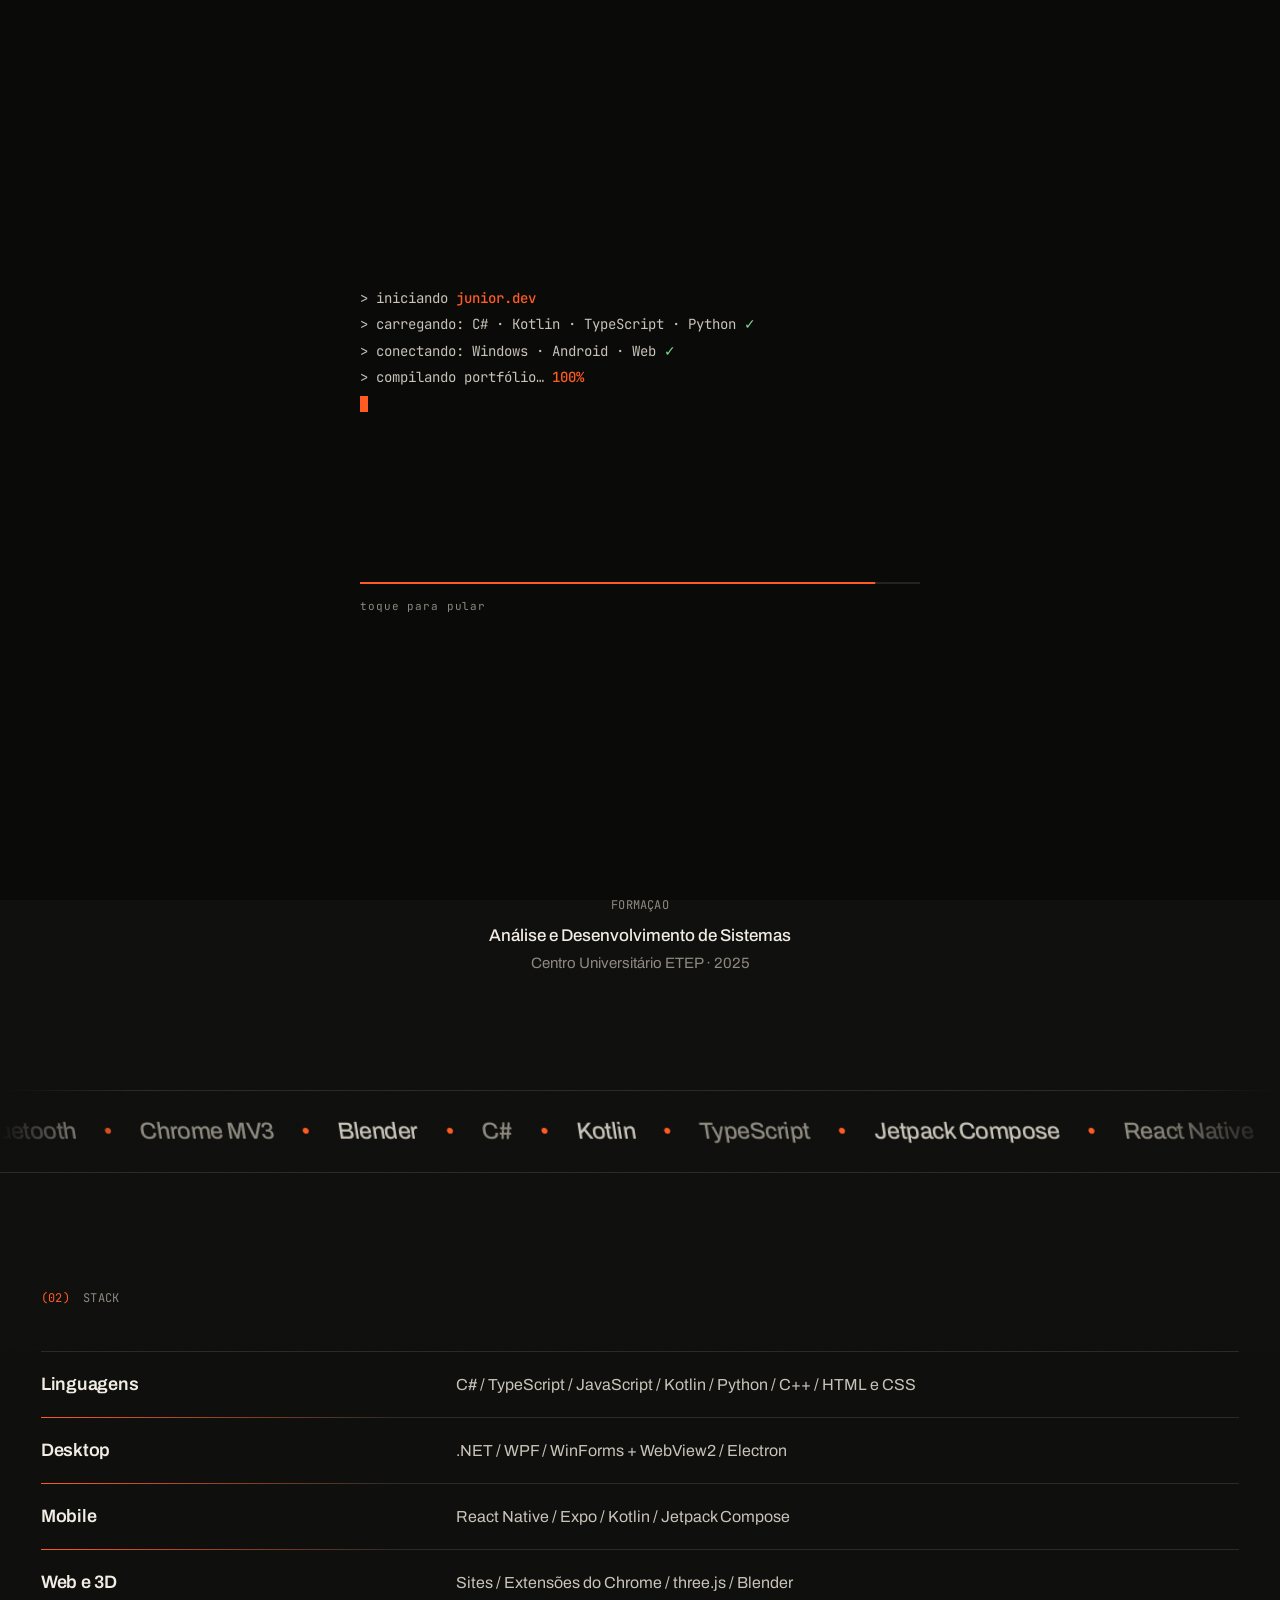
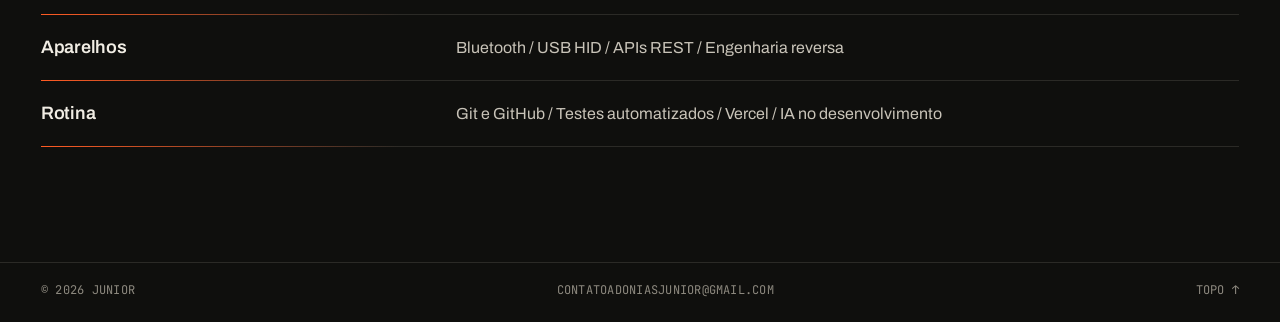
==== commit 946a91f8: "Site pessoal: abertura em terminal e pegada de programador - Abertura: terminal digitando (iniciando" ====
--- a/index.html
+++ b/index.html
@@ -18,7 +18,7 @@
   <link rel="preconnect" href="https://fonts.googleapis.com">
   <link rel="preconnect" href="https://fonts.gstatic.com" crossorigin>
   <link href="https://fonts.googleapis.com/css2?family=Archivo:wdth,wght@62..125,300..900&family=Instrument+Serif:ital@0;1&family=JetBrains+Mono:wght@400;500&display=swap" rel="stylesheet">
-  <link rel="stylesheet" href="style.css?v=20261121c">
+  <link rel="stylesheet" href="style.css?v=20261121d">
   <script>document.documentElement.classList.add('js');</script>
 </head>
 <body>
@@ -38,6 +38,8 @@
 
   <!-- ABERTURA -->
   <section class="hero frame">
+    <canvas class="hero__code" aria-hidden="true"></canvas>
+    <div class="hero__glow" aria-hidden="true"></div>
 
     <p class="hero__lead rise" style="--d:1">Olá, eu sou o Junior, desenvolvedor de software.</p>
 
@@ -99,6 +101,6 @@
   <button class="lb__nav lb__next" id="lbNext" type="button" aria-label="Próxima foto">›</button>
 </div>
 
-<script src="script.js?v=20261121c"></script>
+<script src="script.js?v=20261121d"></script>
 </body>
 </html>
--- a/style.css
+++ b/style.css
@@ -502,26 +502,63 @@
 .sobre--centro .bio { margin: 0 auto; text-align: center; max-width: 46rem; }
 .sobre--centro .edu { max-width: 30rem; margin-left: auto; margin-right: auto; }
 
-/* ---------- movimento ao rolar (desligado com "reduzir movimento") ---------- */
+
+/* =========================================================
+   EFEITOS · pegada de terminal
+   Com "reduzir movimento" ligado ficam só os de luz e texto
+   (aparecer, acender, decodificar); o que desliza pela tela some.
+   ========================================================= */
+
+/* ---------- abertura (terminal) ---------- */
+.intro { position: fixed; inset: 0; z-index: 300; background: #0a0a09; color: var(--soft); display: grid; place-items: center; padding: 24px; font-family: var(--f-mono); transition: transform .9s cubic-bezier(.77,0,.18,1), opacity .6s ease; }
+.intro.sai { transform: translateY(-100%); }
+.intro__box { width: min(560px, 100%); }
+.intro__linhas { font-size: clamp(12px, 3.2vw, 14px); line-height: 1.9; min-height: 9.5em; white-space: pre-wrap; }
+.intro__linhas b { color: var(--accent); font-weight: 500; }
+.intro__linhas i { font-style: normal; color: #7bd88f; }
+.intro__cursor { display: inline-block; width: .6em; height: 1.1em; vertical-align: -.2em; background: var(--accent); animation: piscar 1s steps(1) infinite; }
+.intro__marca { margin-top: 26px; font-family: var(--f-sans); font-weight: 900; font-size: clamp(56px, 16vw, 120px); letter-spacing: -.04em; color: var(--paper); line-height: 1; opacity: 0; }
+.intro__marca i { display: inline-block; width: .17em; height: .17em; border-radius: 50%; background: var(--accent); margin-left: .04em; }
+.intro__marca.on { opacity: 1; animation: glitch .55s steps(2) 2; }
+.intro__barra { margin-top: 18px; height: 2px; background: #24231f; overflow: hidden; }
+.intro__barra span { display: block; height: 100%; width: 100%; background: var(--accent); transform-origin: 0 50%; transform: scaleX(0); box-shadow: 0 0 12px rgba(255,91,35,.6); }
+.intro__dica { margin-top: 14px; font-size: 11px; color: var(--muted); letter-spacing: .08em; }
+@keyframes piscar { 50% { opacity: 0; } }
+@keyframes glitch {
+  0%   { text-shadow: 2px 0 rgba(255,91,35,.8), -2px 0 rgba(80,200,255,.6); clip-path: inset(0 0 55% 0); transform: translateX(-3px); }
+  50%  { text-shadow: -2px 0 rgba(255,91,35,.8), 2px 0 rgba(80,200,255,.6); clip-path: inset(45% 0 0 0); transform: translateX(3px); }
+  100% { text-shadow: none; clip-path: none; transform: none; }
+}
+
+/* ---------- abertura do site: código caindo + brilho atrás do título ---------- */
+.hero { position: relative; isolation: isolate; }
+.hero__code { position: absolute; inset: -40px calc(var(--pad) * -1) -20px; width: calc(100% + var(--pad) * 2); height: calc(100% + 60px); z-index: -1; pointer-events: none;
+  -webkit-mask-image: radial-gradient(120% 90% at 70% 40%, #000 30%, transparent 75%); mask-image: radial-gradient(120% 90% at 70% 40%, #000 30%, transparent 75%); opacity: .9; }
+.hero__glow { position: absolute; z-index: -1; pointer-events: none; width: 520px; height: 520px; left: 0; top: 0; border-radius: 50%;
+  background: radial-gradient(closest-side, rgba(255,91,35,.18), rgba(255,91,35,.06) 55%, transparent 72%); filter: blur(10px); transform: translate(-30%, -40%); will-change: transform; }
+.hero__lead .dec { color: var(--accent); }
+.hero__cursor { display: inline-block; width: .5em; height: .9em; margin-left: .12em; vertical-align: -.08em; background: var(--accent); animation: piscar 1.05s steps(1) infinite; }
+
+/* ---------- ao rolar ---------- */
 .progresso { position: fixed; top: 0; left: 0; right: 0; height: 2px; z-index: 60; pointer-events: none; background: var(--accent); transform-origin: 0 50%; transform: scaleX(0); box-shadow: 0 0 12px rgba(255,91,35,.55); }
-.hero--movel { will-change: transform, opacity; }
-/* abertura: título entra palavra por palavra, saindo do desfoque */
-.hero__lead .w { display: inline-block; opacity: 0; transform: translateY(.55em) rotate(1.5deg); filter: blur(8px); animation: palavra 1s cubic-bezier(.16,1,.3,1) forwards; animation-delay: calc(var(--i) * 75ms + 120ms); }
-@keyframes palavra { to { opacity: 1; transform: none; filter: blur(0); } }
-/* sobre: palavras acendem conforme a leitura */
 .bio .pal { opacity: var(--a, .16); transition: opacity .18s linear; }
-/* stack: linha entra de lado e o traço se desenha */
-.js .stack div.reveal { transform: translateX(-28px); }
-.js .stack div.reveal.is-in { transform: none; }
 .js .stack div { position: relative; border-bottom-color: transparent; }
 .js .stack div::after { content: ""; position: absolute; left: 0; right: 0; bottom: -1px; height: 1px; background: linear-gradient(90deg, var(--accent), var(--rule) 30%); transform: scaleX(0); transform-origin: 0 50%; transition: transform 1.3s cubic-bezier(.16,1,.3,1) .15s; }
 .js .stack div.is-in::after { transform: scaleX(1); }
-/* faixa de linguagens: quem move é o script (velocidade e direção acompanham a rolagem) */
+.js .stack div.reveal { transform: translateX(-28px); }
+.js .stack div.reveal.is-in { transform: none; }
 .marquee--scroll .marquee__track { animation: none; will-change: transform; }
+
 @media (prefers-reduced-motion: reduce) {
-  .progresso { display: none; }
-  .hero__lead .w { opacity: 1; transform: none; filter: none; animation: none; }
-  .bio .pal { opacity: 1; }
-  .js .stack div { border-bottom-color: var(--rule); }
-  .js .stack div::after { display: none; }
-}
+  .intro { transition: opacity .6s ease; }
+  .intro.sai { transform: none; opacity: 0; }
+  .intro__marca.on { animation: none; }
+  /* texto e luz continuam; só não desliza */
+  .js .reveal { opacity: 0; transform: none; transition: opacity .9s ease; }
+  .js .reveal.is-in { opacity: 1; }
+  .js .rise { animation: aparecer .9s ease forwards; transform: none; }
+  @keyframes aparecer { to { opacity: 1; } }
+  .js .stack div.reveal { transform: none; }
+  .js .stack div::after { transform: none; opacity: 0; transition: opacity 1.2s ease .15s; }
+  .js .stack div.is-in::after { opacity: 1; }
+}
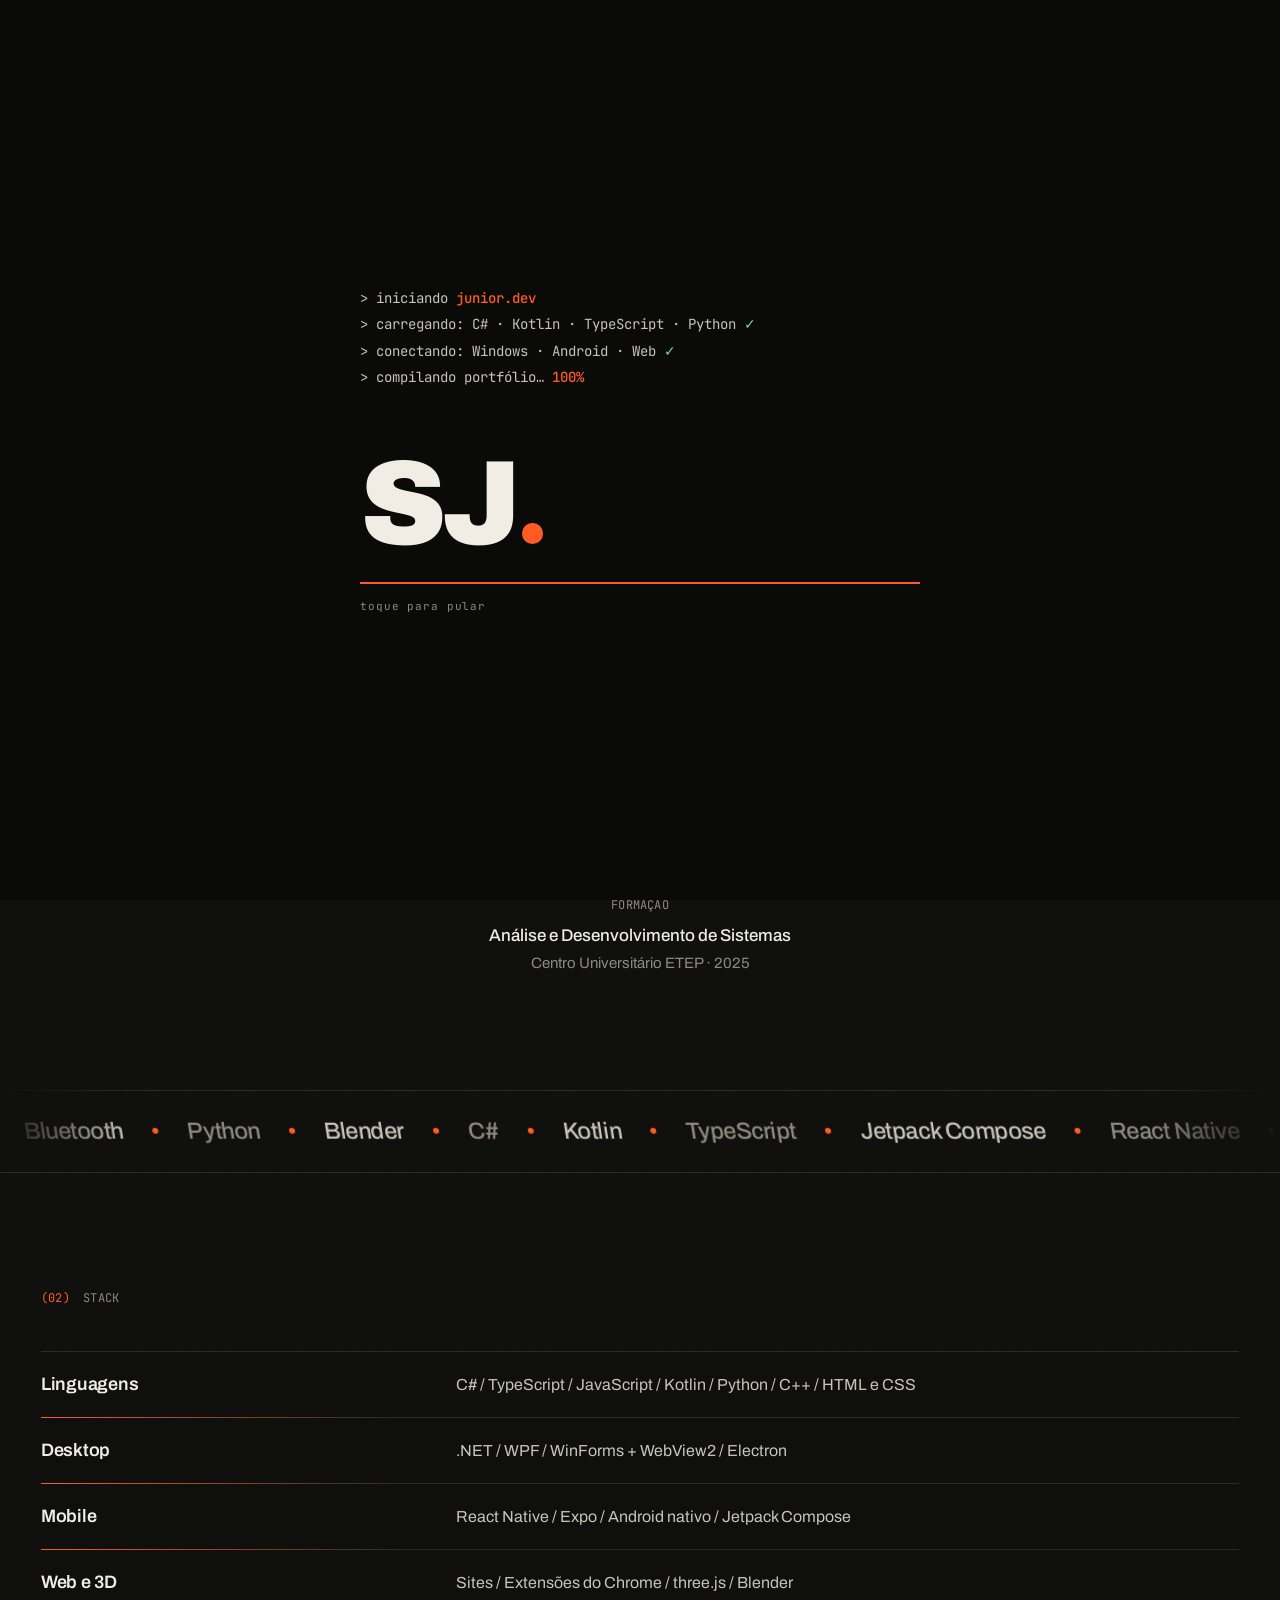
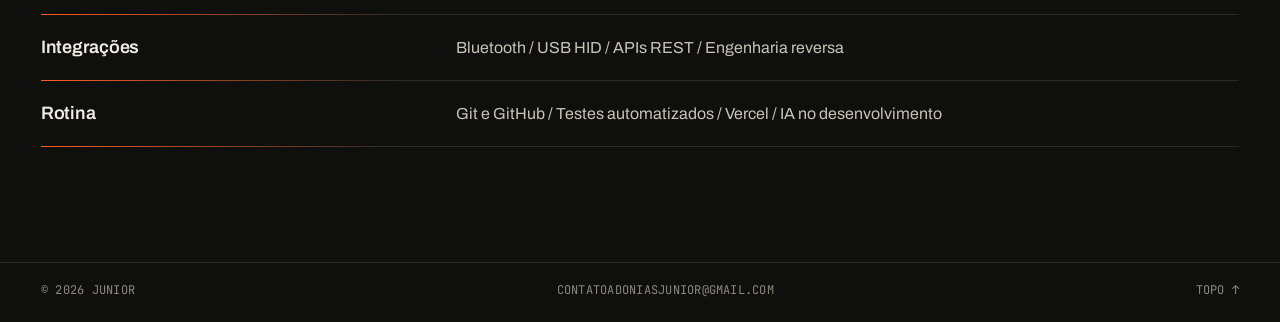
==== commit 930ec091: "Stack: Android nativo no Mobile, linha Integrações e Python na faixa Co-Authored-By: Claude Opus 5.5" ====
--- a/index.html
+++ b/index.html
@@ -68,8 +68,8 @@
   <!-- FAIXA -->
   <div class="marquee" aria-hidden="true">
     <div class="marquee__track">
-      <span>C#</span><b>●</b><span class="o">Kotlin</span><b>●</b><span>TypeScript</span><b>●</b><span class="o">Jetpack Compose</span><b>●</b><span>React Native</span><b>●</b><span class="o">WPF</span><b>●</b><span>Electron</span><b>●</b><span class="o">Bluetooth</span><b>●</b><span>Chrome MV3</span><b>●</b><span class="o">Blender</span><b>●</b>
-      <span>C#</span><b>●</b><span class="o">Kotlin</span><b>●</b><span>TypeScript</span><b>●</b><span class="o">Jetpack Compose</span><b>●</b><span>React Native</span><b>●</b><span class="o">WPF</span><b>●</b><span>Electron</span><b>●</b><span class="o">Bluetooth</span><b>●</b><span>Chrome MV3</span><b>●</b><span class="o">Blender</span><b>●</b>
+      <span>C#</span><b>●</b><span class="o">Kotlin</span><b>●</b><span>TypeScript</span><b>●</b><span class="o">Jetpack Compose</span><b>●</b><span>React Native</span><b>●</b><span class="o">WPF</span><b>●</b><span>Electron</span><b>●</b><span class="o">Bluetooth</span><b>●</b><span>Python</span><b>●</b><span class="o">Blender</span><b>●</b>
+      <span>C#</span><b>●</b><span class="o">Kotlin</span><b>●</b><span>TypeScript</span><b>●</b><span class="o">Jetpack Compose</span><b>●</b><span>React Native</span><b>●</b><span class="o">WPF</span><b>●</b><span>Electron</span><b>●</b><span class="o">Bluetooth</span><b>●</b><span>Python</span><b>●</b><span class="o">Blender</span><b>●</b>
     </div>
   </div>
 
@@ -79,9 +79,9 @@
     <dl class="stack">
       <div class="reveal"><dt>Linguagens</dt><dd>C# / TypeScript / JavaScript / Kotlin / Python / C++ / HTML e CSS</dd></div>
       <div class="reveal"><dt>Desktop</dt><dd>.NET / WPF / WinForms + WebView2 / Electron</dd></div>
-      <div class="reveal"><dt>Mobile</dt><dd>React Native / Expo / Kotlin / Jetpack Compose</dd></div>
+      <div class="reveal"><dt>Mobile</dt><dd>React Native / Expo / Android nativo / Jetpack Compose</dd></div>
       <div class="reveal"><dt>Web e 3D</dt><dd>Sites / Extensões do Chrome / three.js / Blender</dd></div>
-      <div class="reveal"><dt>Aparelhos</dt><dd>Bluetooth / USB HID / APIs REST / Engenharia reversa</dd></div>
+      <div class="reveal"><dt>Integrações</dt><dd>Bluetooth / USB HID / APIs REST / Engenharia reversa</dd></div>
       <div class="reveal"><dt>Rotina</dt><dd>Git e GitHub / Testes automatizados / Vercel / IA no desenvolvimento</dd></div>
     </dl>
   </section>
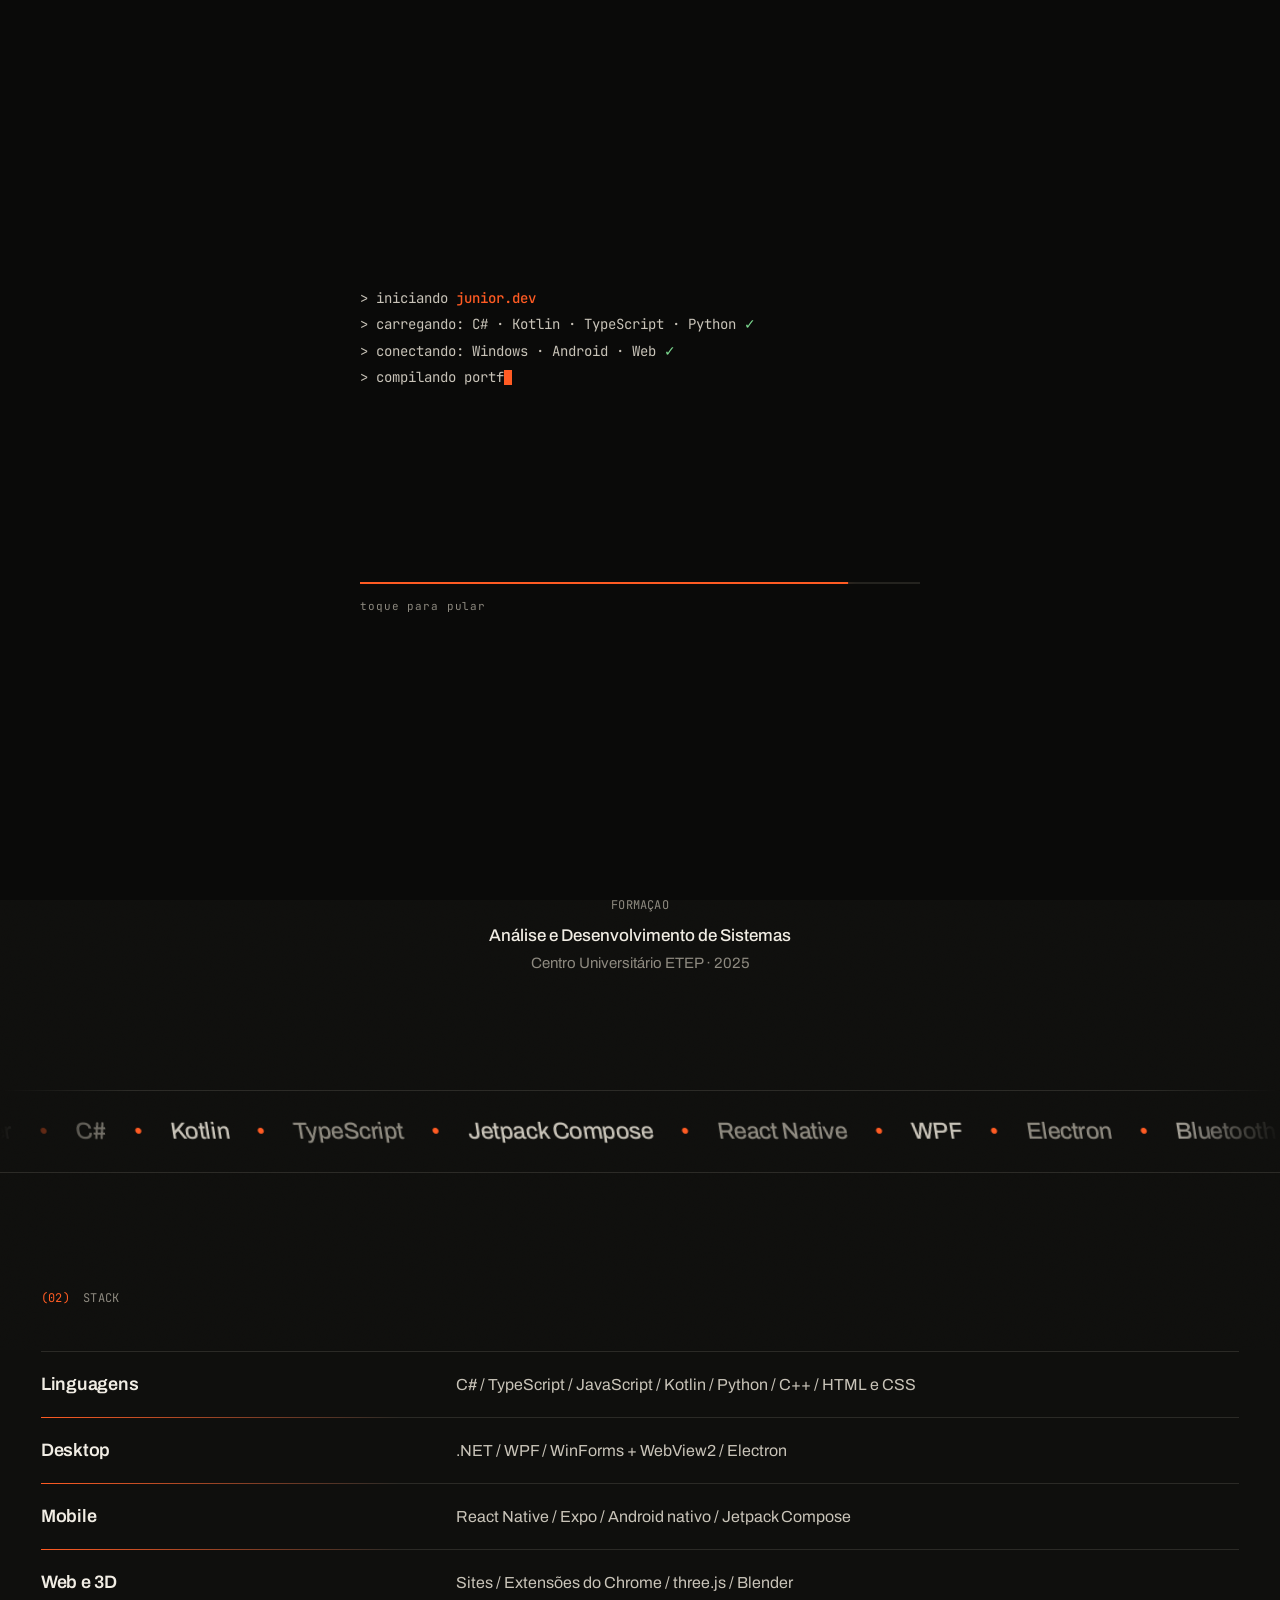
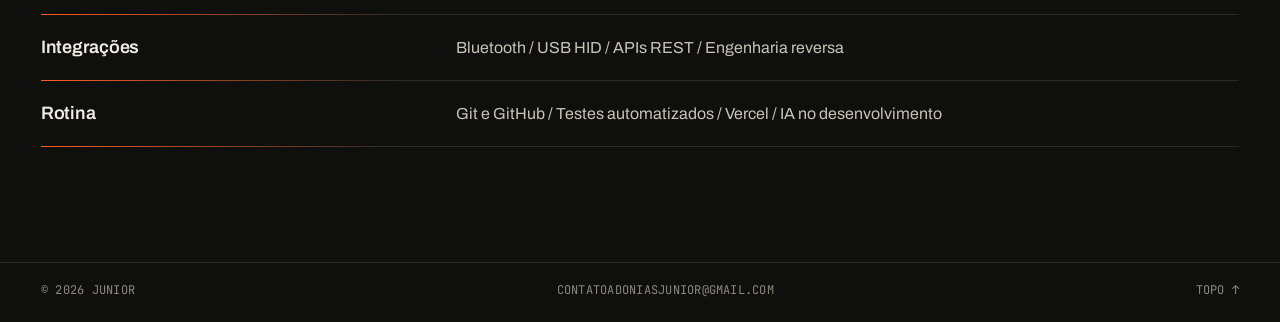
==== commit 87683729: "Celular: abertura ocupa a primeira tela inteira Co-Authored-By: Claude Opus 5.5 <noreply@anthropic.c" ====
--- a/index.html
+++ b/index.html
@@ -18,7 +18,7 @@
   <link rel="preconnect" href="https://fonts.googleapis.com">
   <link rel="preconnect" href="https://fonts.gstatic.com" crossorigin>
   <link href="https://fonts.googleapis.com/css2?family=Archivo:wdth,wght@62..125,300..900&family=Instrument+Serif:ital@0;1&family=JetBrains+Mono:wght@400;500&display=swap" rel="stylesheet">
-  <link rel="stylesheet" href="style.css?v=20261121d">
+  <link rel="stylesheet" href="style.css?v=20261121e">
   <script>document.documentElement.classList.add('js');</script>
 </head>
 <body>
--- a/style.css
+++ b/style.css
@@ -562,3 +562,8 @@
   .js .stack div::after { transform: none; opacity: 0; transition: opacity 1.2s ease .15s; }
   .js .stack div.is-in::after { opacity: 1; }
 }
+
+/* ---------- celular: a abertura ocupa a primeira tela inteira ---------- */
+@media (max-width: 700px) {
+  .hero { min-height: calc(100vh - 61px); min-height: calc(100svh - 61px); display: flex; flex-direction: column; justify-content: center; padding-top: 32px; padding-bottom: 72px; }
+}
